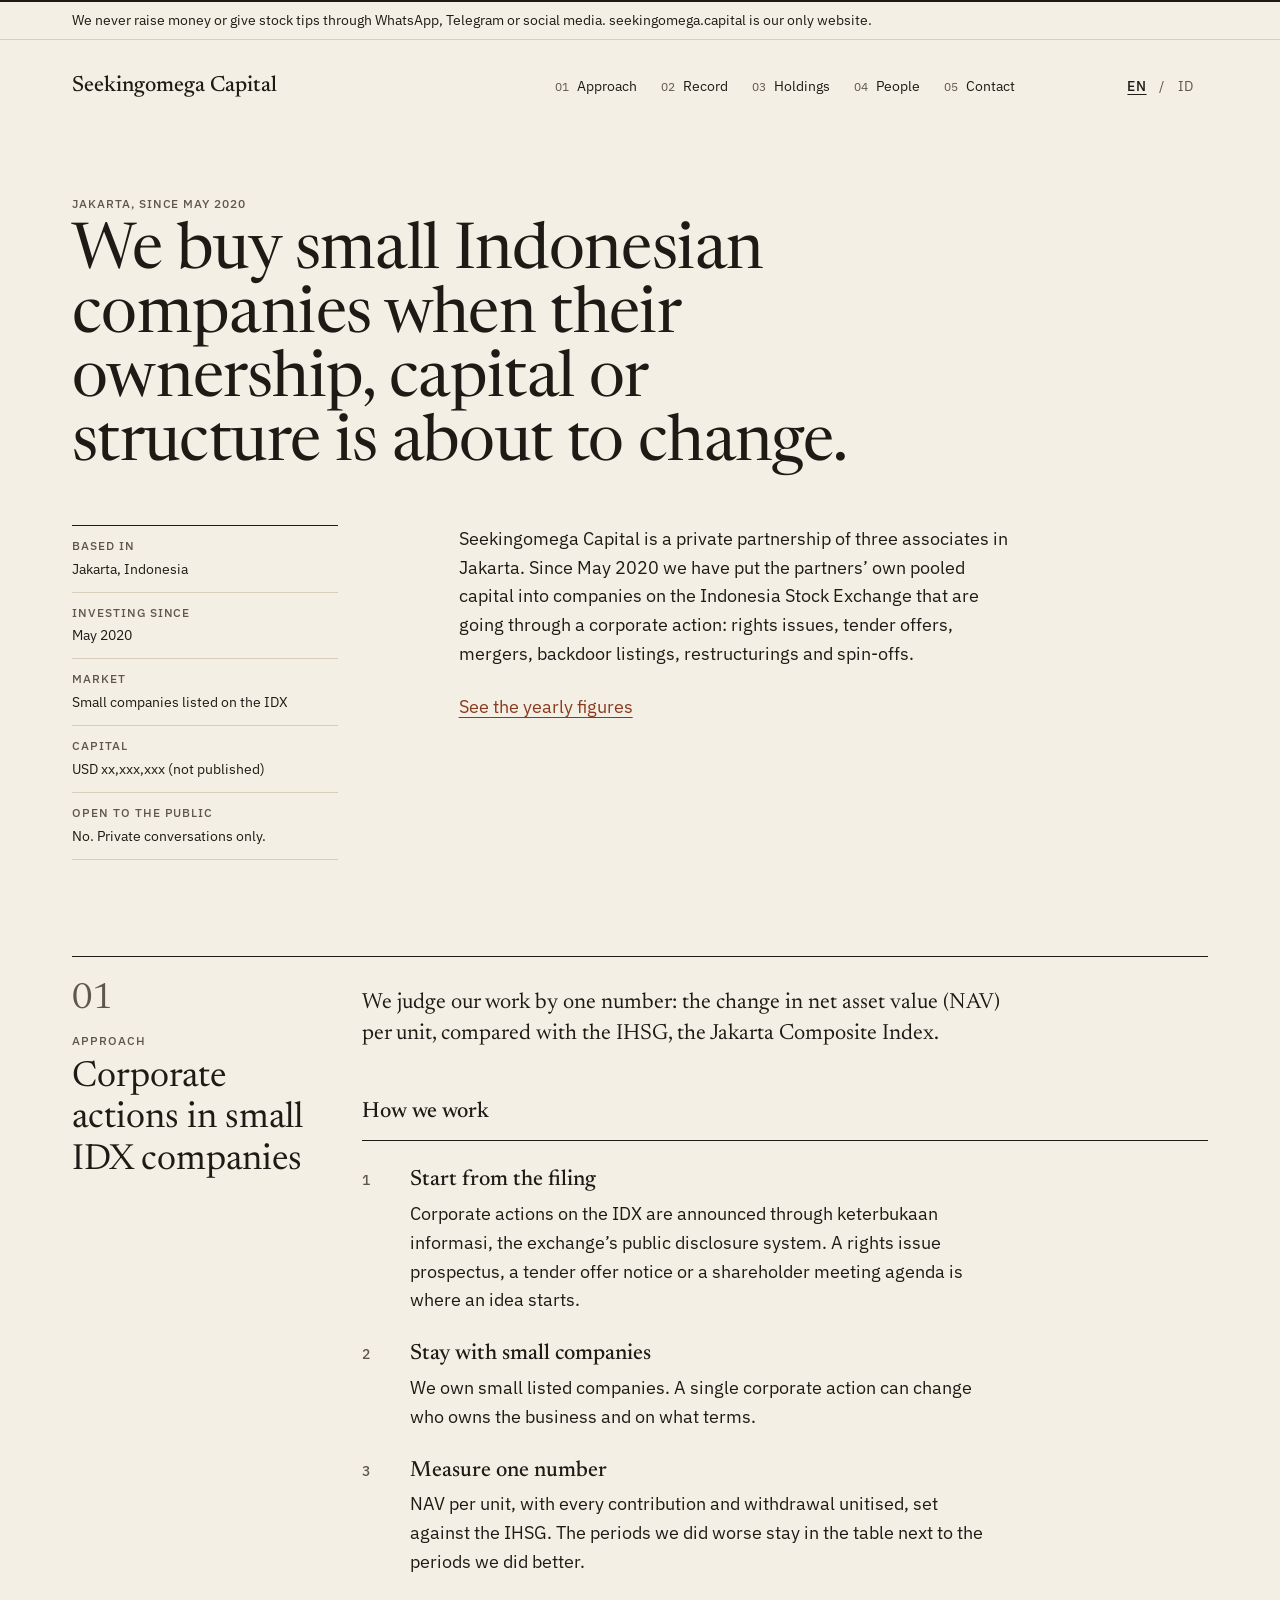
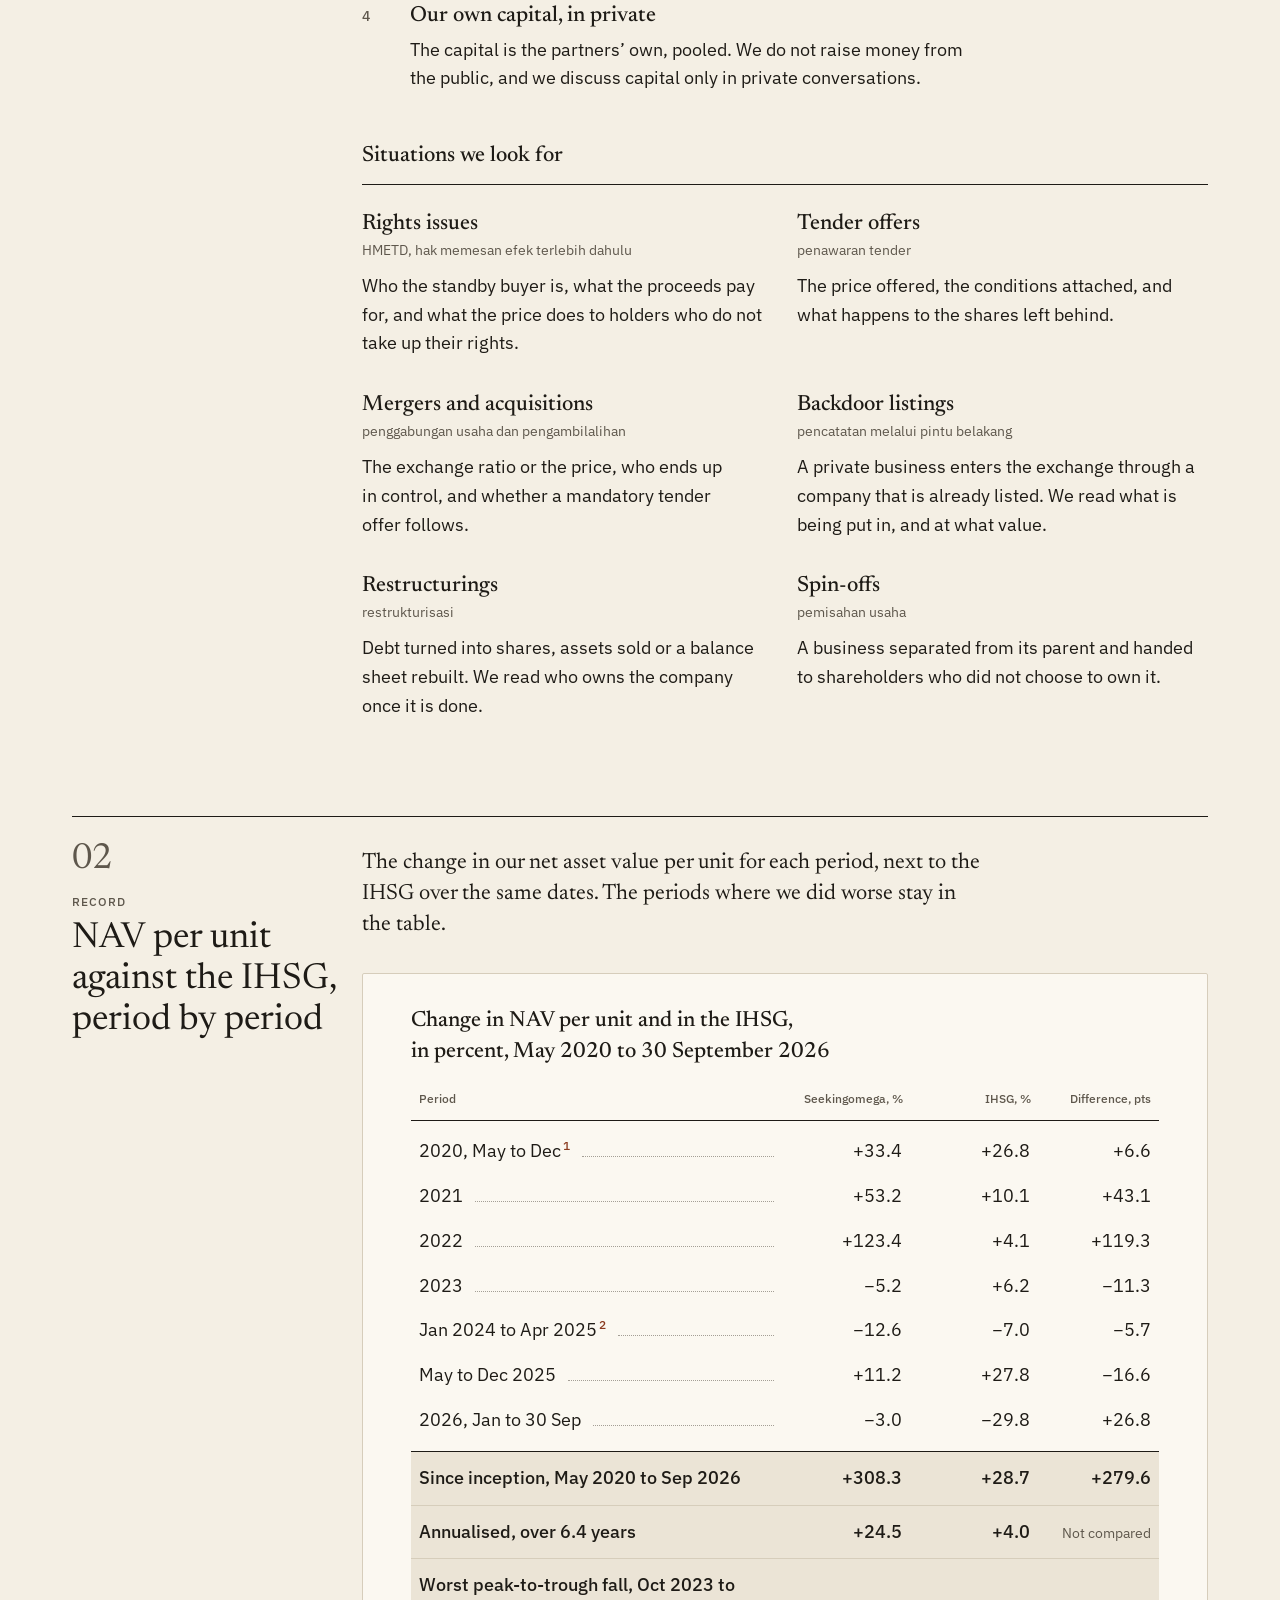
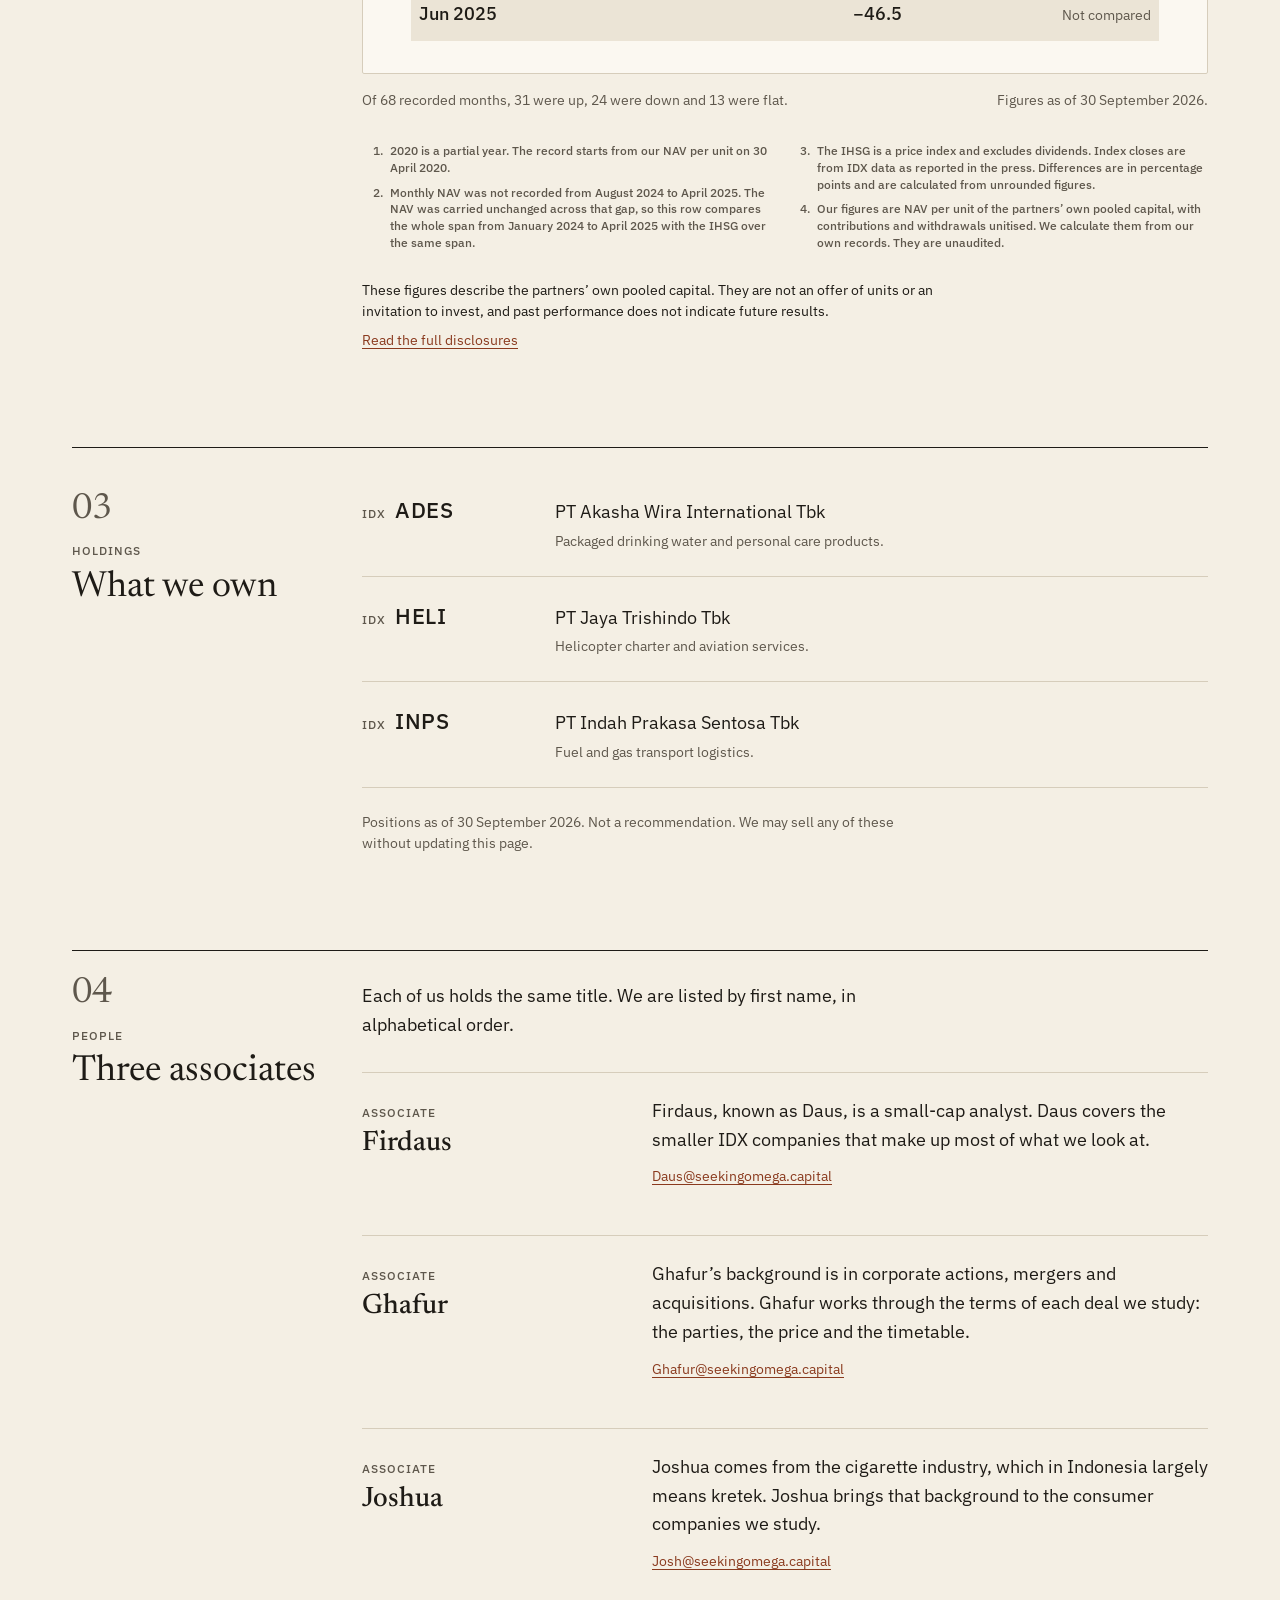
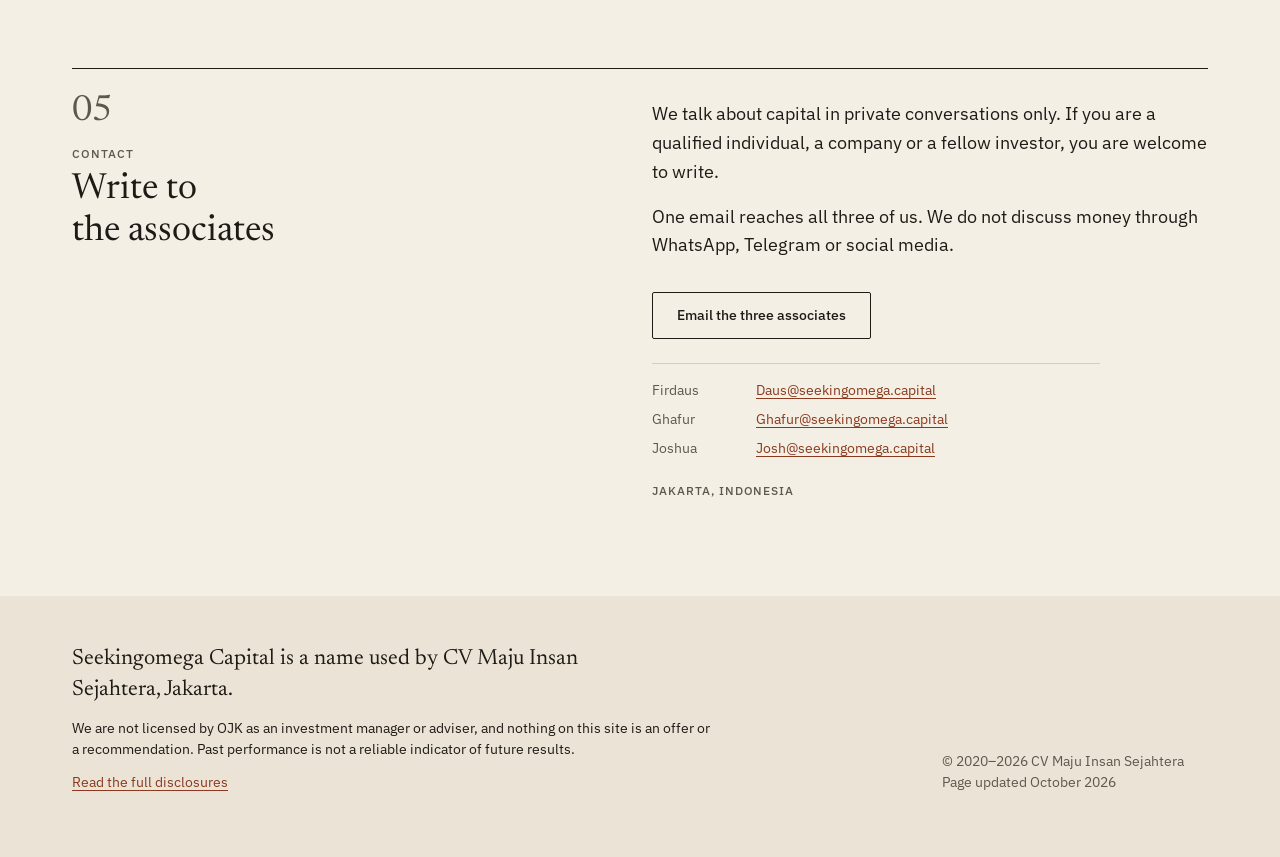
==== index.html @ f0bbfca4 "Add Seekingomega Capital landing page Static bilingual (EN/ID) site for GitHub Pages with custom dom" ====
<!doctype html>
<html lang="en" class="no-js">
<head>
<meta charset="utf-8">
<meta name="viewport" content="width=device-width, initial-scale=1">
<title data-i18n="meta.title">Seekingomega Capital</title>
<meta name="description" data-i18n-content="meta.desc" content="Seekingomega Capital is a private partnership of three associates in Jakarta that buys small IDX-listed companies going through corporate actions. NAV per unit against the IHSG since May 2020.">
<link rel="canonical" href="https://seekingomega.capital/">
<meta property="og:type" content="website">
<meta property="og:site_name" content="Seekingomega Capital">
<meta property="og:title" content="Seekingomega Capital">
<meta property="og:description" data-i18n-content="meta.desc" content="Seekingomega Capital is a private partnership of three associates in Jakarta that buys small IDX-listed companies going through corporate actions. NAV per unit against the IHSG since May 2020.">
<meta property="og:url" content="https://seekingomega.capital/">
<meta property="og:locale" content="en_US">
<meta property="og:locale:alternate" content="id_ID">
<meta name="theme-color" media="(prefers-color-scheme: light)" content="#F4EFE4">
<meta name="theme-color" media="(prefers-color-scheme: dark)" content="#16130F">
<link rel="icon" href="assets/favicon.svg" type="image/svg+xml">
<link rel="preconnect" href="https://fonts.googleapis.com">
<link rel="preconnect" href="https://fonts.gstatic.com" crossorigin>
<link rel="stylesheet" href="https://fonts.googleapis.com/css2?family=Newsreader:opsz,wght@6..72,400;6..72,500&amp;family=IBM+Plex+Sans:wght@400;500&amp;display=swap">
<link rel="stylesheet" href="assets/site.css">
<script>document.documentElement.className = "js";</script>
<script src="assets/site.js" defer></script>
</head>
<body>
<a class="skip" href="#main" data-i18n="skip">Skip to content</a>

<header class="site-header">
  <div class="notice">
    <p class="wrap" data-i18n="notice">We never raise money or give stock tips through WhatsApp, Telegram or social media. seekingomega.capital is our only website.</p>
  </div>
  <div class="wrap bar">
    <a class="wordmark" href="./">Seekingomega Capital</a>
    <nav class="nav" aria-label="Main" data-i18n-aria="nav.label">
      <ul>
        <li><a href="#approach"><span class="sn" aria-hidden="true">01</span><span data-i18n="nav.approach">Approach</span></a></li>
        <li><a href="#record"><span class="sn" aria-hidden="true">02</span><span data-i18n="nav.record">Record</span></a></li>
        <li><a href="#holdings"><span class="sn" aria-hidden="true">03</span><span data-i18n="nav.holdings">Holdings</span></a></li>
        <li><a href="#people"><span class="sn" aria-hidden="true">04</span><span data-i18n="nav.people">People</span></a></li>
        <li><a href="#contact"><span class="sn" aria-hidden="true">05</span><span data-i18n="nav.contact">Contact</span></a></li>
      </ul>
    </nav>
    <div class="lang" role="group" aria-label="Language" data-i18n-aria="lang.label">
      <button type="button" data-lang-set="en" aria-pressed="true" lang="en">EN<span class="vh"> English</span></button>
      <span aria-hidden="true">/</span>
      <button type="button" data-lang-set="id" aria-pressed="false" lang="id">ID<span class="vh"> Bahasa Indonesia</span></button>
    </div>
  </div>
</header>

<main id="main" tabindex="-1">

  <section class="hero" aria-labelledby="hero-title">
    <div class="wrap grid">
      <div class="hero-main">
        <p class="eyebrow" data-i18n="hero.eyebrow">Jakarta, since May 2020</p>
        <h1 id="hero-title" data-i18n="hero.h1">We buy small Indonesian companies when their ownership, capital or structure is about to&nbsp;change.</h1>
      </div>
      <div class="hero-body">
        <p class="lede" data-i18n="hero.body">Seekingomega Capital is a private partnership of three associates in Jakarta. Since May 2020 we have put the partners’ own pooled capital into companies on the Indonesia Stock Exchange that are going through a corporate action: rights issues, tender offers, mergers, backdoor listings, restructurings and spin-offs.</p>
        <p class="hero-link"><a href="#record" data-i18n="hero.link">See the yearly figures</a></p>
      </div>
      <dl class="facts">
        <div><dt data-i18n="facts.base.t">Based in</dt><dd data-i18n="facts.base.d">Jakarta, Indonesia</dd></div>
        <div><dt data-i18n="facts.since.t">Investing since</dt><dd data-i18n="facts.since.d">May 2020</dd></div>
        <div><dt data-i18n="facts.market.t">Market</dt><dd data-i18n="facts.market.d">Small companies listed on the IDX</dd></div>
        <div><dt data-i18n="facts.capital.t">Capital</dt><dd data-i18n="facts.capital.d">USD xx,xxx,xxx (not published)</dd></div>
        <div><dt data-i18n="facts.open.t">Open to the public</dt><dd data-i18n="facts.open.d">No. Private conversations only.</dd></div>
      </dl>
    </div>
  </section>

  <section class="section approach" id="approach" aria-labelledby="approach-title">
    <div class="wrap grid">
      <div class="rail">
        <p class="sec-n" aria-hidden="true">01</p>
        <p class="eyebrow" data-i18n="ap.eyebrow">Approach</p>
        <h2 id="approach-title" data-i18n="ap.h2">Corporate actions in small IDX companies</h2>
      </div>
      <div class="content">
        <p class="objective" data-i18n="ap.objective">We judge our work by one number: the change in net asset value (NAV) per unit, compared with the IHSG, the Jakarta Composite Index.</p>

        <h3 class="sub" data-i18n="ap.how">How we work</h3>
        <ol class="principles">
          <li>
            <h4 data-i18n="ap.p1.t">Start from the filing</h4>
            <p data-i18n="ap.p1.d">Corporate actions on the IDX are announced through <span lang="id">keterbukaan informasi</span>, the exchange’s public disclosure system. A rights issue prospectus, a tender offer notice or a shareholder meeting agenda is where an idea starts.</p>
          </li>
          <li>
            <h4 data-i18n="ap.p2.t">Stay with small companies</h4>
            <p data-i18n="ap.p2.d">We own small listed companies. A single corporate action can change who owns the business and on what terms.</p>
          </li>
          <li>
            <h4 data-i18n="ap.p3.t">Measure one number</h4>
            <p data-i18n="ap.p3.d">NAV per unit, with every contribution and withdrawal unitised, set against the IHSG. The periods we did worse stay in the table next to the periods we did better.</p>
          </li>
          <li>
            <h4 data-i18n="ap.p4.t">Our own capital, in private</h4>
            <p data-i18n="ap.p4.d">The capital is the partners’ own, pooled. We do not raise money from the public, and we discuss capital only in private conversations.</p>
          </li>
        </ol>

        <h3 class="sub" data-i18n="ap.sit">Situations we look for</h3>
        <dl class="situations">
          <div>
            <dt data-i18n="ap.s1.t">Rights issues</dt>
            <dd class="term" lang="id" data-i18n="ap.s1.g">HMETD, hak memesan efek terlebih dahulu</dd>
            <dd data-i18n="ap.s1.d">Who the standby buyer is, what the proceeds pay for, and what the price does to holders who do not take up their rights.</dd>
          </div>
          <div>
            <dt data-i18n="ap.s2.t">Tender offers</dt>
            <dd class="term" lang="id" data-i18n="ap.s2.g">penawaran tender</dd>
            <dd data-i18n="ap.s2.d">The price offered, the conditions attached, and what happens to the shares left behind.</dd>
          </div>
          <div>
            <dt data-i18n="ap.s3.t">Mergers and acquisitions</dt>
            <dd class="term" lang="id" data-i18n="ap.s3.g">penggabungan usaha dan pengambilalihan</dd>
            <dd data-i18n="ap.s3.d">The exchange ratio or the price, who ends up in control, and whether a mandatory tender offer follows.</dd>
          </div>
          <div>
            <dt data-i18n="ap.s4.t">Backdoor listings</dt>
            <dd class="term" lang="id" data-i18n="ap.s4.g">pencatatan melalui pintu belakang</dd>
            <dd data-i18n="ap.s4.d">A private business enters the exchange through a company that is already listed. We read what is being put in, and at what value.</dd>
          </div>
          <div>
            <dt data-i18n="ap.s5.t">Restructurings</dt>
            <dd class="term" lang="id" data-i18n="ap.s5.g">restrukturisasi</dd>
            <dd data-i18n="ap.s5.d">Debt turned into shares, assets sold or a balance sheet rebuilt. We read who owns the company once it is done.</dd>
          </div>
          <div>
            <dt data-i18n="ap.s6.t">Spin-offs</dt>
            <dd class="term" lang="id" data-i18n="ap.s6.g">pemisahan usaha</dd>
            <dd data-i18n="ap.s6.d">A business separated from its parent and handed to shareholders who did not choose to own it.</dd>
          </div>
        </dl>
      </div>
    </div>
  </section>

  <section class="section record" id="record" aria-labelledby="record-title">
    <div class="wrap grid">
      <div class="rail">
        <p class="sec-n" aria-hidden="true">02</p>
        <p class="eyebrow" data-i18n="rec.eyebrow">Record</p>
        <h2 id="record-title" data-i18n="rec.h2">NAV per unit against the IHSG, period by period</h2>
      </div>

      <div class="content">
        <p class="objective" data-i18n="rec.intro">The change in our net asset value per unit for each period, next to the IHSG over the same dates. The periods where we did worse stay in the table.</p>

        <div class="panel">
          <table class="ledger-table">
            <caption>
              <span class="cap-title" data-i18n="rec.caption">Change in NAV per unit and in the IHSG, in percent, May 2020 to 30 September 2026</span>
            </caption>
            <thead>
              <tr>
                <th scope="col" data-i18n="rec.col.period">Period</th>
                <th scope="col" class="num" data-i18n="rec.col.us">Seeking&shy;omega, %</th>
                <th scope="col" class="num" data-i18n="rec.col.ihsg">IHSG, %</th>
                <th scope="col" class="num" data-i18n="rec.col.diff">Difference, pts</th>
              </tr>
            </thead>
            <tbody>
              <tr>
                <th scope="row"><span class="lead"><span class="lbl" data-i18n="rec.r2020">2020, May&nbsp;to&nbsp;Dec<sup><a href="#fn1" aria-label="Note 1">1</a></sup></span></span></th>
                <td class="n">+33.4</td><td class="n">+26.8</td><td class="n">+6.6</td>
              </tr>
              <tr>
                <th scope="row"><span class="lead"><span class="lbl">2021</span></span></th>
                <td class="n">+53.2</td><td class="n">+10.1</td><td class="n">+43.1</td>
              </tr>
              <tr>
                <th scope="row"><span class="lead"><span class="lbl">2022</span></span></th>
                <td class="n">+123.4</td><td class="n">+4.1</td><td class="n">+119.3</td>
              </tr>
              <tr>
                <th scope="row"><span class="lead"><span class="lbl">2023</span></span></th>
                <td class="n">−5.2</td><td class="n">+6.2</td><td class="n">−11.3</td>
              </tr>
              <tr>
                <th scope="row"><span class="lead"><span class="lbl" data-i18n="rec.r2024">Jan&nbsp;2024 to Apr&nbsp;2025<sup><a href="#fn2" aria-label="Note 2">2</a></sup></span></span></th>
                <td class="n">−12.6</td><td class="n">−7.0</td><td class="n">−5.7</td>
              </tr>
              <tr>
                <th scope="row"><span class="lead"><span class="lbl" data-i18n="rec.r2025">May&nbsp;to&nbsp;Dec 2025</span></span></th>
                <td class="n">+11.2</td><td class="n">+27.8</td><td class="n">−16.6</td>
              </tr>
              <tr>
                <th scope="row"><span class="lead"><span class="lbl" data-i18n="rec.r2026">2026, Jan&nbsp;to 30&nbsp;Sep</span></span></th>
                <td class="n">−3.0</td><td class="n">−29.8</td><td class="n">+26.8</td>
              </tr>
            </tbody>
            <tfoot>
              <tr>
                <th scope="row"><span class="lead"><span class="lbl" data-i18n="rec.since">Since inception, May&nbsp;2020 to Sep&nbsp;2026</span></span></th>
                <td class="n">+308.3</td><td class="n">+28.7</td><td class="n">+279.6</td>
              </tr>
              <tr>
                <th scope="row"><span class="lead"><span class="lbl" data-i18n="rec.ann">Annualised, over 6.4&nbsp;years</span></span></th>
                <td class="n">+24.5</td><td class="n">+4.0</td><td class="nil" data-i18n="rec.na">Not compared</td>
              </tr>
              <tr>
                <th scope="row"><span class="lead"><span class="lbl" data-i18n="rec.dd">Worst peak-to-trough fall, Oct&nbsp;2023 to Jun&nbsp;2025</span></span></th>
                <td class="n">−46.5</td><td class="nil" colspan="2" data-i18n="rec.na">Not compared</td>
              </tr>
            </tfoot>
          </table>
        </div>
        <div class="after-panel">
          <p class="months" data-i18n="rec.months">Of 68 recorded months, 31 were up, 24 were down and 13 were flat.</p>
          <p class="stamp" data-i18n="rec.asof">Figures as of 30 September 2026.</p>
        </div>

        <ol class="footnotes">
          <li id="fn1" data-i18n="rec.fn1">2020 is a partial year. The record starts from our NAV per unit on 30 April 2020.</li>
          <li id="fn2" data-i18n="rec.fn2">Monthly NAV was not recorded from August 2024 to April 2025. The NAV was carried unchanged across that gap, so this row compares the whole span from January 2024 to April 2025 with the IHSG over the same span.</li>
          <li data-i18n="rec.fn3">The IHSG is a price index and excludes dividends. Index closes are from IDX data as reported in the press. Differences are in percentage points and are calculated from unrounded figures.</li>
          <li data-i18n="rec.fn4">Our figures are NAV per unit of the partners’ own pooled capital, with contributions and withdrawals unitised. We calculate them from our own records. They are unaudited.</li>
        </ol>
        <p class="not-offer" data-i18n="rec.notoffer">These figures describe the partners’ own pooled capital. They are not an offer of units or an invitation to invest, and past performance does not indicate future results.<br> <a href="disclosures/">Read the full disclosures</a></p>
      </div>
    </div>
  </section>

  <section class="section holdings" id="holdings" aria-labelledby="holdings-title">
    <div class="wrap grid">
      <div class="rail">
        <p class="sec-n" aria-hidden="true">03</p>
        <p class="eyebrow" data-i18n="hold.eyebrow">Holdings</p>
        <h2 id="holdings-title" data-i18n="hold.h2">What we own</h2>
      </div>
      <div class="content">
        <ol class="holdings-list">
          <li>
            <p class="code"><span class="tick-ex" data-i18n="hold.ex">IDX</span> ADES</p>
            <div>
              <p class="company">PT Akasha Wira International Tbk</p>
              <p class="business" data-i18n="hold.ades">Packaged drinking water and personal care products.</p>
            </div>
          </li>
          <li>
            <p class="code"><span class="tick-ex" data-i18n="hold.ex">IDX</span> HELI</p>
            <div>
              <p class="company">PT Jaya Trishindo Tbk</p>
              <p class="business" data-i18n="hold.heli">Helicopter charter and aviation services.</p>
            </div>
          </li>
          <li>
            <p class="code"><span class="tick-ex" data-i18n="hold.ex">IDX</span> INPS</p>
            <div>
              <p class="company">PT Indah Prakasa Sentosa Tbk</p>
              <p class="business" data-i18n="hold.inps">Fuel and gas transport logistics.</p>
            </div>
          </li>
        </ol>
        <p class="stamp-line" data-i18n="hold.asof">Positions as of 30 September 2026. Not a recommendation. We may sell any of these without updating this page.</p>
      </div>
    </div>
  </section>

  <section class="section people" id="people" aria-labelledby="people-title">
    <div class="wrap grid">
      <div class="rail">
        <p class="sec-n" aria-hidden="true">04</p>
        <p class="eyebrow" data-i18n="ppl.eyebrow">People</p>
        <h2 id="people-title" data-i18n="ppl.h2">Three associates</h2>
      </div>
      <div class="content">
        <p class="people-intro" data-i18n="ppl.intro">Each of us holds the same title. We are listed by first name, in alphabetical order.</p>
        <ul class="people-list">
          <li class="person">
            <div class="who">
              <p class="eyebrow" data-i18n="ppl.role1">Associate</p>
              <h3>Firdaus</h3>
            </div>
            <div class="about">
              <p data-i18n="ppl.daus">Firdaus, known as Daus, is a small-cap analyst. Daus covers the smaller IDX companies that make up most of what we look at.</p>
              <p class="mail"><a href="mailto:Daus@seekingomega.capital">Daus@seekingomega.capital</a></p>
            </div>
          </li>
          <li class="person">
            <div class="who">
              <p class="eyebrow" data-i18n="ppl.role2">Associate</p>
              <h3>Ghafur</h3>
            </div>
            <div class="about">
              <p data-i18n="ppl.ghafur">Ghafur’s background is in corporate actions, mergers and acquisitions. Ghafur works through the terms of each deal we study: the parties, the price and the timetable.</p>
              <p class="mail"><a href="mailto:Ghafur@seekingomega.capital">Ghafur@seekingomega.capital</a></p>
            </div>
          </li>
          <li class="person">
            <div class="who">
              <p class="eyebrow" data-i18n="ppl.role3">Associate</p>
              <h3>Joshua</h3>
            </div>
            <div class="about">
              <p data-i18n="ppl.josh">Joshua comes from the cigarette industry, which in Indonesia largely means kretek. Joshua brings that background to the consumer companies we study.</p>
              <p class="mail"><a href="mailto:Josh@seekingomega.capital">Josh@seekingomega.capital</a></p>
            </div>
          </li>
        </ul>
      </div>
    </div>
  </section>

  <section class="section contact" id="contact" aria-labelledby="contact-title">
    <div class="wrap grid">
      <div class="rail">
        <p class="sec-n" aria-hidden="true">05</p>
        <p class="eyebrow" data-i18n="ct.eyebrow">Contact</p>
        <h2 id="contact-title" data-i18n="ct.h2">Write to the associates</h2>
      </div>
      <div class="content contact-body">
        <p data-i18n="ct.p1">We talk about capital in private conversations only. If you are a qualified individual, a company or a fellow investor, you are welcome to write.</p>
        <p data-i18n="ct.p2">One email reaches all three of us. We do not discuss money through WhatsApp, Telegram or social media.</p>
        <p class="cta"><a class="button" href="mailto:Daus@seekingomega.capital,Ghafur@seekingomega.capital,Josh@seekingomega.capital" data-i18n="ct.button">Email the three associates</a></p>
        <dl class="addresses">
          <div><dt>Firdaus</dt><dd><a href="mailto:Daus@seekingomega.capital">Daus@seekingomega.capital</a></dd></div>
          <div><dt>Ghafur</dt><dd><a href="mailto:Ghafur@seekingomega.capital">Ghafur@seekingomega.capital</a></dd></div>
          <div><dt>Joshua</dt><dd><a href="mailto:Josh@seekingomega.capital">Josh@seekingomega.capital</a></dd></div>
        </dl>
        <p class="place" data-i18n="ct.place">Jakarta, Indonesia</p>
      </div>
    </div>
  </section>

</main>

<footer class="site-footer">
  <div class="wrap grid">
    <div class="foot-main">
      <p class="entity" data-i18n="ft.entity">Seekingomega Capital is a name used by CV Maju Insan Sejahtera, Jakarta.</p>
      <p data-i18n="ft.legal">We are not licensed by OJK as an investment manager or adviser, and nothing on this site is an offer or a recommendation. Past performance is not a reliable indicator of future results.</p>
      <p><a href="disclosures/" data-i18n="ft.disc">Read the full disclosures</a></p>
    </div>
    <div class="foot-meta">
      <p>© 2020–2026 CV Maju Insan Sejahtera</p>
      <p data-i18n="ft.updated">Page updated October 2026</p>
    </div>
  </div>
</footer>
</body>
</html>
---- assets/site.css ----
:root {
  --paper: #F4EFE4;
  --paper-raised: #FBF8F1;
  --paper-sunk: #EBE4D6;
  --ink: #1E1B16;
  --ink-muted: #5E574C;
  --rule: #D6CDBB;
  --accent: #8A3A1E;
  --accent-strong: #6E2D16;
  color-scheme: light;

  --serif: "Newsreader", Georgia, "Times New Roman", serif;
  --sans: "IBM Plex Sans", system-ui, -apple-system, "Segoe UI", sans-serif;

    --f5: 4rem;      --l5: 1;
  --f4: 3rem;      --l4: 1.05;
  --f3: 2.25rem;   --l3: 1.15;
  --f2: 1.75rem;   --l2: 1.25;
  --f1: 1.375rem;  --l1: 1.4;
  --f0: 1.125rem;  --l0: 1.6;
  --fm1: 0.875rem; --lm1: 1.5;
  --fm2: 0.75rem;  --lm2: 1.4;

    --s-1: 0.25rem; --s-2: 0.5rem; --s-3: 0.75rem; --s-4: 1rem; --s-5: 1.5rem;
  --s-6: 2rem; --s-7: 3rem; --s-8: 4rem; --s-9: 6rem; --s-10: 8rem;

  --gutter: 1rem;
  --section: var(--s-8);
}

@media (prefers-color-scheme: dark) {
  :root:not([data-theme="light"]) {
    --paper: #16130F;
    --paper-raised: #1F1B16;
    --paper-sunk: #2A241D;
    --ink: #ECE5D8;
    --ink-muted: #A89F90;
    --rule: #3A332A;
    --accent: #D98A5F;
    --accent-strong: #E8A47E;
    color-scheme: dark;
  }
}
:root[data-theme="dark"] {
  --paper: #16130F;
  --paper-raised: #1F1B16;
  --paper-sunk: #2A241D;
  --ink: #ECE5D8;
  --ink-muted: #A89F90;
  --rule: #3A332A;
  --accent: #D98A5F;
  --accent-strong: #E8A47E;
  color-scheme: dark;
}

*, *::before, *::after { box-sizing: border-box; }
html { -webkit-text-size-adjust: 100%; text-size-adjust: 100%; }
body {
  margin: 0;
  background: var(--paper);
  color: var(--ink);
  font-family: var(--sans);
  font-size: var(--f0);
  line-height: var(--l0);
  font-weight: 400;
  font-variant-numeric: lining-nums;
  font-synthesis: none;
  -webkit-font-smoothing: antialiased;
  overflow-wrap: break-word;
}
h1, h2, h3, h4, p, ol, ul, dl, dd { margin: 0; }
ol, ul { padding: 0; list-style: none; }
h1, h2, h3, h4 { font-weight: 400; text-wrap: balance; }
p, li, dd { text-wrap: pretty; }
p { max-width: 36rem; }
strong, b { font-weight: 500; }

a {
  color: var(--accent);
  text-decoration-line: underline;
  text-decoration-thickness: 1px;
  text-underline-offset: 0.2em;
}
a:hover { color: var(--accent-strong); text-decoration-thickness: 2px; }
a:active { color: var(--accent-strong); text-underline-offset: 0.1em; }
:focus-visible {
  outline: 2px solid var(--accent);
  outline-offset: 3px;
  border-radius: 2px;
}
main:focus { outline: none; }

@media (prefers-reduced-motion: no-preference) {
  html { scroll-behavior: smooth; }
  a, button, .button {
    transition: color 120ms ease, background-color 120ms ease, text-decoration-color 120ms ease;
  }
}

.vh {
  position: absolute; width: 1px; height: 1px; margin: -1px; padding: 0;
  overflow: hidden; clip: rect(0 0 0 0); clip-path: inset(50%); white-space: nowrap; border: 0;
}

.skip {
  position: absolute; left: var(--s-4); top: -10rem; z-index: 2;
  background: var(--paper); color: var(--ink);
  padding: var(--s-2) var(--s-4);
  font-size: var(--fm1); line-height: var(--lm1);
  border: 1px solid var(--ink); border-radius: 2px;
}
.skip:focus { top: var(--s-4); }

.eyebrow {
  font-family: var(--sans);
  font-size: var(--fm2);
  line-height: var(--lm2);
  font-weight: 500;
  text-transform: uppercase;
  letter-spacing: 0.08em;
  color: var(--ink-muted);
  margin-bottom: var(--s-2);
}
h1 {
  font-family: var(--serif);
  font-size: var(--f3);
  line-height: var(--l3);
  letter-spacing: -0.01em;
}
h2 {
  font-family: var(--serif);
  font-size: var(--f2);
  line-height: var(--l2);
  font-weight: 500;
}
h3, h4 {
  font-family: var(--serif);
  font-size: var(--f1);
  line-height: var(--l1);
  font-weight: 500;
}

.wrap {
  max-width: 75rem;
  margin-inline: auto;
  padding-inline: var(--gutter);
}
.grid { display: grid; grid-template-columns: minmax(0, 1fr); column-gap: 1.5rem; }
.grid > * { min-width: 0; }

.section > .wrap {
  position: relative;
  padding-block: var(--s-5) var(--section);
}
.section > .wrap::before {
  content: "";
  position: absolute;
  top: 0;
  left: var(--gutter);
  right: var(--gutter);
  border-top: 1px solid var(--ink);
}

@media (min-width: 40rem) {
  :root { --gutter: 2rem; --section: var(--s-9); }
  .grid { grid-template-columns: repeat(6, minmax(0, 1fr)); }
  h1 { font-size: var(--f4); line-height: var(--l4); }
  h2 { font-size: var(--f3); line-height: var(--l3); font-weight: 400; }
}
@media (min-width: 64rem) {
  .grid { grid-template-columns: repeat(12, minmax(0, 1fr)); }
  h1 { font-size: var(--f5); line-height: var(--l5); }
}

.notice {
  border-top: 2px solid var(--ink);
  border-bottom: 1px solid var(--rule);
  font-size: var(--fm1);
  line-height: var(--lm1);
  padding-block: var(--s-2);
}
.notice p { max-width: 75rem; }

.bar {
  display: grid;
  grid-template-columns: minmax(0, 1fr) auto;
  grid-template-areas: "mark lang" "nav nav";
  align-items: center;
  column-gap: 1.5rem;
  row-gap: var(--s-2);
  padding-block: var(--s-4) var(--s-3);
}
.wordmark {
  grid-area: mark;
  font-family: var(--serif);
  font-size: var(--f1);
  line-height: var(--l1);
  font-weight: 500;
  color: var(--ink);
  text-decoration: none;
}
.wordmark:hover { color: var(--ink); text-decoration-line: underline; text-decoration-thickness: 1px; }

.nav { grid-area: nav; }
.nav ul { display: flex; flex-wrap: wrap; column-gap: var(--s-5); row-gap: 0; }
.nav a {
  display: inline-flex;
  align-items: baseline;
  gap: var(--s-2);
  padding-block: var(--s-2);
  font-size: var(--fm1);
  line-height: var(--lm1);
  color: var(--ink);
  text-decoration-line: none;
  white-space: nowrap;
}
.nav .sn {
  font-size: var(--fm2);
  line-height: var(--lm2);
  color: var(--ink-muted);
  font-variant-numeric: tabular-nums lining-nums;
}
.nav a:hover { color: var(--accent-strong); }
.nav a:hover span:last-child { text-decoration-line: underline; text-decoration-thickness: 1px; }
.nav a[aria-current="true"] span:last-child {
  font-weight: 500;
  text-decoration-line: underline;
  text-decoration-thickness: 1px;
}

.lang {
  grid-area: lang;
  display: flex;
  align-items: center;
  justify-self: end;
  font-size: var(--fm1);
  line-height: var(--lm1);
  color: var(--ink-muted);
}
.lang button {
  appearance: none;
  background: none;
  border: 0;
  border-radius: 2px;
  margin: 0;
  padding: var(--s-2) var(--s-2);
  min-width: 2.75rem;
  min-height: 2.75rem;
  font: inherit;
  letter-spacing: 0.04em;
  color: var(--ink-muted);
  cursor: pointer;
}
.lang button:hover { color: var(--accent-strong); }
.lang button[aria-pressed="true"] {
  color: var(--ink);
  font-weight: 500;
  text-decoration-line: underline;
  text-decoration-thickness: 1px;
  text-underline-offset: 0.2em;
}
.lang button:hover, .lang button[aria-pressed="true"]:hover { color: var(--accent-strong); }
.lang button:active { color: var(--accent-strong); text-underline-offset: 0.1em; }
.no-js .lang { visibility: hidden; }

@media (min-width: 64rem) {
  .bar {
    grid-template-columns: repeat(12, minmax(0, 1fr));
    grid-template-areas: none;
    padding-block: var(--s-5);
  }
  .wordmark { grid-area: auto; grid-column: 1 / 4; grid-row: 1; }
  .nav { grid-area: auto; grid-column: 4 / 11; grid-row: 1; justify-self: end; }
  .lang {
    grid-area: auto; grid-column: 11 / 13; grid-row: 1;
  }
}

.hero > .wrap { padding-block: var(--s-7) var(--section); }
.hero-body { margin-top: var(--s-5); }
.hero .lede { margin-bottom: var(--s-5); }

.facts {
  margin-top: var(--s-7);
  border-top: 1px solid var(--ink);
  font-size: var(--fm1);
  line-height: var(--lm1);
}
.facts > div {
  display: grid;
  grid-template-columns: minmax(0, 2fr) minmax(0, 3fr);
  column-gap: var(--s-4);
  padding-block: var(--s-3);
  border-bottom: 1px solid var(--rule);
  align-items: baseline;
}
.facts dt {
  font-size: var(--fm2);
  line-height: var(--lm2);
  font-weight: 500;
  text-transform: uppercase;
  letter-spacing: 0.08em;
  color: var(--ink-muted);
}
.facts dd { font-variant-numeric: tabular-nums lining-nums; }

@media (min-width: 40rem) {
  .hero > .wrap { padding-block: var(--s-8) var(--section); }
  .hero-main { grid-column: 1 / 7; }
  .hero-body { grid-column: 3 / 7; margin-top: var(--s-6); }
  .facts { grid-column: 1 / 7; display: grid; grid-template-columns: repeat(2, minmax(0, 1fr)); column-gap: 1.5rem; }
}
@media (min-width: 40rem) and (max-width: 63.99rem) {
  .facts > div:last-child {
    grid-column: 1 / -1;
    grid-template-columns: calc(((100% - 1.5rem) / 2 - var(--s-4)) * 0.4) minmax(0, 1fr);
  }
}
@media (min-width: 64rem) {
  .hero-main { grid-column: 1 / 11; }
  .hero-body { grid-column: 5 / 11; grid-row: 2; margin-top: var(--s-7); }
  .facts {
    grid-column: 1 / 4;
    grid-row: 2;
    display: block;
    align-self: start;
    margin-top: var(--s-7);
  }
  .facts > div { grid-template-columns: minmax(0, 1fr); row-gap: var(--s-1); }
}

.rail { margin-bottom: var(--s-6); }
.sec-n {
  font-family: var(--serif);
  font-size: var(--f3);
  line-height: var(--l3);
  color: var(--ink-muted);
  font-variant-numeric: tabular-nums lining-nums;
  margin-bottom: var(--s-3);
}
.objective {
  font-family: var(--serif);
  font-size: var(--f1);
  line-height: var(--l1);
}
.sub {
  margin-top: var(--s-7);
  margin-bottom: var(--s-5);
  padding-bottom: var(--s-3);
  border-bottom: 1px solid var(--ink);
}
.principles { counter-reset: p; }
.principles li {
  counter-increment: p;
  display: grid;
  grid-template-columns: 2rem minmax(0, 1fr);
  column-gap: var(--s-4);
  align-items: baseline;
}
.principles li + li { margin-top: var(--s-5); }
.principles li::before {
  content: counter(p);
  grid-row: 1;
  font-family: var(--sans);
  font-size: var(--fm1);
  line-height: var(--lm1);
  font-weight: 500;
  color: var(--ink-muted);
  font-variant-numeric: tabular-nums lining-nums;
}
.principles h4 { margin-bottom: var(--s-1); }
.principles p { grid-column: 2; }

.situations { display: grid; grid-template-columns: minmax(0, 1fr); row-gap: var(--s-6); }
.situations > div {
  display: grid;
  grid-template-rows: auto auto 1fr;
  align-content: start;
}
.situations dt {
  align-self: end;
  font-family: var(--serif);
  font-size: var(--f1);
  line-height: var(--l1);
  font-weight: 500;
}
.situations .term {
  font-size: var(--fm1);
  line-height: var(--lm1);
  color: var(--ink-muted);
  margin-bottom: var(--s-2);
}
.situations dd:last-child { font-size: var(--f0); line-height: var(--l0); }

@media (min-width: 40rem) {
  .section > .wrap.grid { align-items: baseline; }
  .rail { grid-column: 1 / 3; margin-bottom: 0; }
  .section .content { grid-column: 3 / 7; }
  .situations {
    grid-template-columns: repeat(2, minmax(0, 1fr));
    grid-auto-rows: auto auto auto;
    column-gap: 1.5rem;
    row-gap: var(--s-6);
  }
  @supports (grid-template-rows: subgrid) {
    .situations > div { grid-row: span 3; grid-template-rows: subgrid; row-gap: 0; }
  }
}
@media (min-width: 64rem) {
  .rail { grid-column: 1 / 4; position: sticky; top: var(--s-6); }
  .section .content { grid-column: 4 / 13; }
  .approach .content > .objective { max-width: 40rem; }
}

.record .objective { max-width: 40rem; }
@media (min-width: 40rem) and (max-width: 63.99rem) {
  .record .rail { grid-column: 1 / -1; margin-bottom: var(--s-6); }
  .record .content { grid-column: 1 / -1; }
}

.panel {
  margin-top: var(--s-6);
  background: var(--paper-raised);
  border: 1px solid var(--rule);
  border-radius: 2px;
  padding: var(--s-4) var(--s-3) var(--s-4);
}
.ledger-table {
  width: 100%;
  border-collapse: collapse;
  font-size: var(--fm1);
  line-height: var(--lm1);
  font-variant-numeric: tabular-nums lining-nums;
}
.ledger-table caption {
  caption-side: top;
  text-align: left;
  padding-bottom: var(--s-5);
}
.cap-title {
  display: block;
  font-family: var(--serif);
  font-size: var(--f1);
  line-height: var(--l1);
  font-weight: 500;
  text-wrap: balance;
}
.stamp {
  font-size: var(--fm1);
  line-height: var(--lm1);
  color: var(--ink-muted);
}
.ledger-table thead th {
  font-size: var(--fm2);
  line-height: var(--lm2);
  font-weight: 500;
  color: var(--ink-muted);
  text-align: left;
  vertical-align: bottom;
  padding: 0 0 var(--s-3);
  border-bottom: 1px solid var(--ink);
  hyphens: manual;
}
.ledger-table th.num, .ledger-table td { text-align: right; }
.ledger-table td { white-space: nowrap; padding-left: var(--s-3); }
.ledger-table thead th.num { padding-left: var(--s-3); }
.ledger-table tbody th,
.ledger-table tfoot th { text-align: left; font-weight: 400; }
.ledger-table tbody th, .ledger-table tbody td,
.ledger-table tfoot th, .ledger-table tfoot td {
  padding-top: var(--s-3);
  padding-bottom: var(--s-3);
  vertical-align: baseline;
}
.ledger-table tbody tr { border-bottom: 1px solid var(--rule); }
.ledger-table tbody tr:last-child { border-bottom: 0; }
.ledger-table tbody tr:hover { background: var(--paper-sunk); }
.ledger-table tbody th, .ledger-table tfoot th { padding-left: var(--s-2); }
.ledger-table tbody td:last-child, .ledger-table tfoot td:last-child { padding-right: var(--s-2); }
.ledger-table thead th:first-child { padding-left: var(--s-2); }
.ledger-table thead th:last-child { padding-right: var(--s-2); }

.ledger-table tfoot { background: var(--paper-sunk); }
.ledger-table tfoot th, .ledger-table tfoot td { font-weight: 500; }
.ledger-table tfoot tr:first-child th,
.ledger-table tfoot tr:first-child td { border-top: 1px solid var(--ink); }
.ledger-table tfoot tr + tr th, .ledger-table tfoot tr + tr td { border-top: 1px solid var(--rule); }

.ledger-table sup {
  position: relative;
  top: -0.6em;
  font-size: var(--fm2);
  line-height: 0;
  vertical-align: baseline;
  margin-left: 0.15em;
}
.ledger-table sup a { text-decoration-line: none; font-weight: 500; }
.ledger-table sup a:hover { text-decoration-line: underline; }

.ledger-table .nil {
  white-space: normal;
  font-size: var(--fm1);
  line-height: var(--lm1);
  font-weight: 400;
  color: var(--ink-muted);
}
@media (max-width: 39.99rem) {
  .ledger-table tr {
    display: grid;
    grid-template-columns: repeat(3, minmax(0, 1fr));
    column-gap: var(--s-3);
    align-items: baseline;
  }
  .ledger-table thead tr { border-bottom: 1px solid var(--ink); }
  .ledger-table thead th { border-bottom: 0; }
  .ledger-table thead th.num { padding-left: 0; }
  .ledger-table thead th:first-child {
    position: absolute; width: 1px; height: 1px; padding: 0;
    overflow: hidden; clip-path: inset(50%); white-space: nowrap;
  }
  .ledger-table th[scope="row"] { grid-column: 1 / -1; padding: var(--s-3) var(--s-2) 0; }
  .ledger-table tbody td, .ledger-table tfoot td { padding: var(--s-1) 0 var(--s-3); }
  .ledger-table tbody td:last-child, .ledger-table tfoot td:last-child { padding-right: var(--s-2); }
  .ledger-table td[colspan="2"] { grid-column: span 2; }
  .ledger-table tfoot tr:first-child td, .ledger-table tfoot tr + tr td { border-top: 0; }
}
@media (max-width: 22.49rem) {
  .panel { padding-inline: var(--s-2); }
}
.after-panel {
  display: flex;
  flex-wrap: wrap;
  justify-content: space-between;
  column-gap: var(--s-6);
  row-gap: var(--s-1);
  margin-top: var(--s-4);
}
.months {
  font-size: var(--fm1);
  line-height: var(--lm1);
  color: var(--ink-muted);
}

.footnotes {
  margin-top: var(--s-6);
  list-style: decimal;
  padding-left: var(--s-5);
  font-size: var(--fm2);
  line-height: var(--lm2);
  font-weight: 500;
  color: var(--ink-muted);
  font-variant-numeric: tabular-nums lining-nums;
}
.footnotes li { padding-left: var(--s-1); max-width: 40rem; }
.footnotes li + li { margin-top: var(--s-2); }
.footnotes li:target { color: var(--ink); }
.not-offer {
  margin-top: var(--s-5);
  font-size: var(--fm1);
  line-height: var(--lm1);
}
.not-offer a { display: inline-block; margin-top: var(--s-2); }

@media (min-width: 40rem) {
  .panel { padding: var(--s-5); }
  .ledger-table { font-size: var(--f0); line-height: var(--l0); }
  .ledger-table th.num { width: 7.5rem; }
  .ledger-table thead th.num, .ledger-table .nil { white-space: nowrap; }
  .ledger-table td { padding-left: var(--s-5); }
  .ledger-table thead th.num { padding-left: var(--s-5); }
  .ledger-table tbody tr { border-bottom: 0; }
  .ledger-table tbody tr:first-child th, .ledger-table tbody tr:first-child td { padding-top: var(--s-4); }
  .ledger-table tbody tr:last-child th, .ledger-table tbody tr:last-child td { padding-bottom: var(--s-4); }
  .ledger-table tbody th, .ledger-table tbody td { padding-top: var(--s-2); padding-bottom: var(--s-2); }
  .ledger-table tbody .lead,
  .ledger-table tfoot .lead { display: flex; align-items: baseline; align-items: last baseline; }
  .ledger-table tbody .lead::after {
    content: "";
    flex: 1 1 auto;
    min-width: var(--s-6);
    margin-left: var(--s-3);
    border-bottom: 1px dotted var(--ink-muted);
    opacity: 0.55;
  }
}
@media (min-width: 64rem) {
  .panel { padding: var(--s-6) var(--s-7) var(--s-6); }
  .ledger-table th.num { width: 8rem; }
  .footnotes { columns: 2; column-gap: var(--s-6); }
  .footnotes li { break-inside: avoid; max-width: none; }
}

.holdings-list li {
  display: grid;
  grid-template-columns: 7rem minmax(0, 1fr);
  column-gap: var(--s-4);
  padding-block: var(--s-5);
  border-bottom: 1px solid var(--rule);
  align-items: baseline;
}
.code {
  font-size: var(--f1);
  line-height: var(--l1);
  font-weight: 500;
  letter-spacing: 0.02em;
}
.tick-ex {
  font-size: var(--fm2);
  line-height: var(--lm2);
  font-weight: 500;
  letter-spacing: 0.08em;
  text-transform: uppercase;
  color: var(--ink-muted);
  margin-right: var(--s-1);
}
.company { font-size: var(--f0); line-height: var(--l0); padding-top: 0; }
.business {
  margin-top: var(--s-1);
  font-size: var(--fm1);
  line-height: var(--lm1);
  color: var(--ink-muted);
}
.stamp-line {
  margin-top: var(--s-5);
  font-size: var(--fm1);
  line-height: var(--lm1);
  color: var(--ink-muted);
}
@media (min-width: 64rem) {
  .holdings-list li { grid-template-columns: repeat(9, minmax(0, 1fr)); column-gap: 1.5rem; }
  .holdings-list .code { grid-column: 1 / 3; }
  .holdings-list li > div { grid-column: 3 / 10; }
}

.people-intro { margin-bottom: var(--s-6); }
.person {
  display: grid;
  grid-template-columns: minmax(0, 1fr);
  row-gap: var(--s-3);
  padding-top: var(--s-5);
  border-top: 1px solid var(--rule);
}
.person + .person { margin-top: var(--s-7); }
.person h3 { font-size: var(--f2); line-height: var(--l2); }
.person .eyebrow { margin-bottom: var(--s-1); }
.mail { margin-top: var(--s-3); font-size: var(--fm1); line-height: var(--lm1); }
@media (min-width: 64rem) {
  .person { grid-template-columns: repeat(9, minmax(0, 1fr)); column-gap: 1.5rem; align-items: baseline; }
  .person .who { grid-column: 1 / 4; }
  .person .about { grid-column: 4 / 10; }
}

.contact-body p + p { margin-top: var(--s-4); }
.contact-body .cta { margin-top: var(--s-6); }
.button {
  display: inline-block;
  padding: var(--s-3) var(--s-5);
  border: 1px solid var(--ink);
  border-radius: 2px;
  background: transparent;
  color: var(--ink);
  font-size: var(--fm1);
  line-height: var(--lm1);
  font-weight: 500;
  text-decoration: none;
}
.button:hover { background: var(--ink); color: var(--paper); text-decoration: none; }
.button:active { background: var(--accent-strong); border-color: var(--accent-strong); color: var(--paper); }
.addresses {
  margin-top: var(--s-5);
  padding-top: var(--s-4);
  border-top: 1px solid var(--rule);
  display: grid;
  row-gap: var(--s-2);
  font-size: var(--fm1);
  line-height: var(--lm1);
  max-width: 28rem;
}
.addresses > div { display: grid; grid-template-columns: 5.5rem minmax(0, 1fr); column-gap: var(--s-4); }
.addresses dt { color: var(--ink-muted); }
.place {
  margin-top: var(--s-5);
  font-size: var(--fm2);
  line-height: var(--lm2);
  font-weight: 500;
  text-transform: uppercase;
  letter-spacing: 0.08em;
  color: var(--ink-muted);
}
@media (min-width: 64rem) {
  .section .contact-body { grid-column: 7 / 13; }
}

.site-footer {
  background: var(--paper-sunk);
  padding-block: var(--s-7) var(--s-8);
  font-size: var(--fm1);
  line-height: var(--lm1);
}
.site-footer .grid { row-gap: var(--s-5); }
.foot-main > * + * { margin-top: var(--s-3); }
.foot-main p { max-width: 40rem; }
.foot-main .entity {
  font-family: var(--serif);
  font-size: var(--f1);
  line-height: var(--l1);
  color: var(--ink);
}
.foot-meta { color: var(--ink-muted); }
@media (min-width: 40rem) {
  .foot-main { grid-column: 1 / 5; }
  .foot-meta { grid-column: 1 / -1; align-self: start; }
}
@media (min-width: 64rem) {
  .foot-main { grid-column: 1 / 9; }
  .foot-meta { grid-column: 10 / 13; align-self: end; }
}

.doc-head { padding-block: var(--s-8) var(--s-7); }
.doc-head h1 { font-size: var(--f3); line-height: var(--l3); }
.doc-head .stamp { margin-top: var(--s-4); }
.doc-item > .wrap { position: relative; padding-block: var(--s-5) var(--s-6); row-gap: var(--s-3); }
.doc-item > .wrap::before {
  content: "";
  position: absolute;
  top: 0;
  left: var(--gutter);
  right: var(--gutter);
  border-top: 1px solid var(--rule);
}
.doc-item:first-child > .wrap::before { border-top-color: var(--ink); }
.doc-item h2 {
  font-size: var(--f1);
  line-height: var(--l1);
  font-weight: 500;
}
.doc-item .body > * + * { margin-top: var(--s-4); }
.doc-wrap { padding-bottom: var(--s-9); }
.closes {
  width: min(100%, 22rem);
  border-collapse: collapse;
  font-size: var(--fm1);
  line-height: var(--lm1);
  font-variant-numeric: tabular-nums lining-nums;
}
.closes caption { caption-side: top; text-align: left; font-weight: 500; color: var(--ink); padding-bottom: var(--s-2); }
.closes th, .closes td { padding: var(--s-2) 0; border-bottom: 1px solid var(--rule); text-align: left; font-weight: 400; }
.closes td { text-align: right; padding-left: var(--s-7); }
.closes thead th { font-weight: 500; color: var(--ink-muted); border-bottom-color: var(--ink); }
.closes thead th:last-child { text-align: right; }
[data-lang-block][hidden] { display: none; }
@media (min-width: 40rem) {
  .doc-head h1 { font-size: var(--f4); line-height: var(--l4); }
  .doc-item h2 { grid-column: 1 / 3; }
  .doc-item .body { grid-column: 3 / 7; }
}
@media (min-width: 64rem) {
  .doc-item h2 { grid-column: 1 / 4; }
  .doc-item .body { grid-column: 4 / 10; }
}

@media print {
  .notice, .nav, .lang, .skip, .cta { display: none; }
  body { background: #fff; color: #000; }
  .panel { border-color: #999; }
}
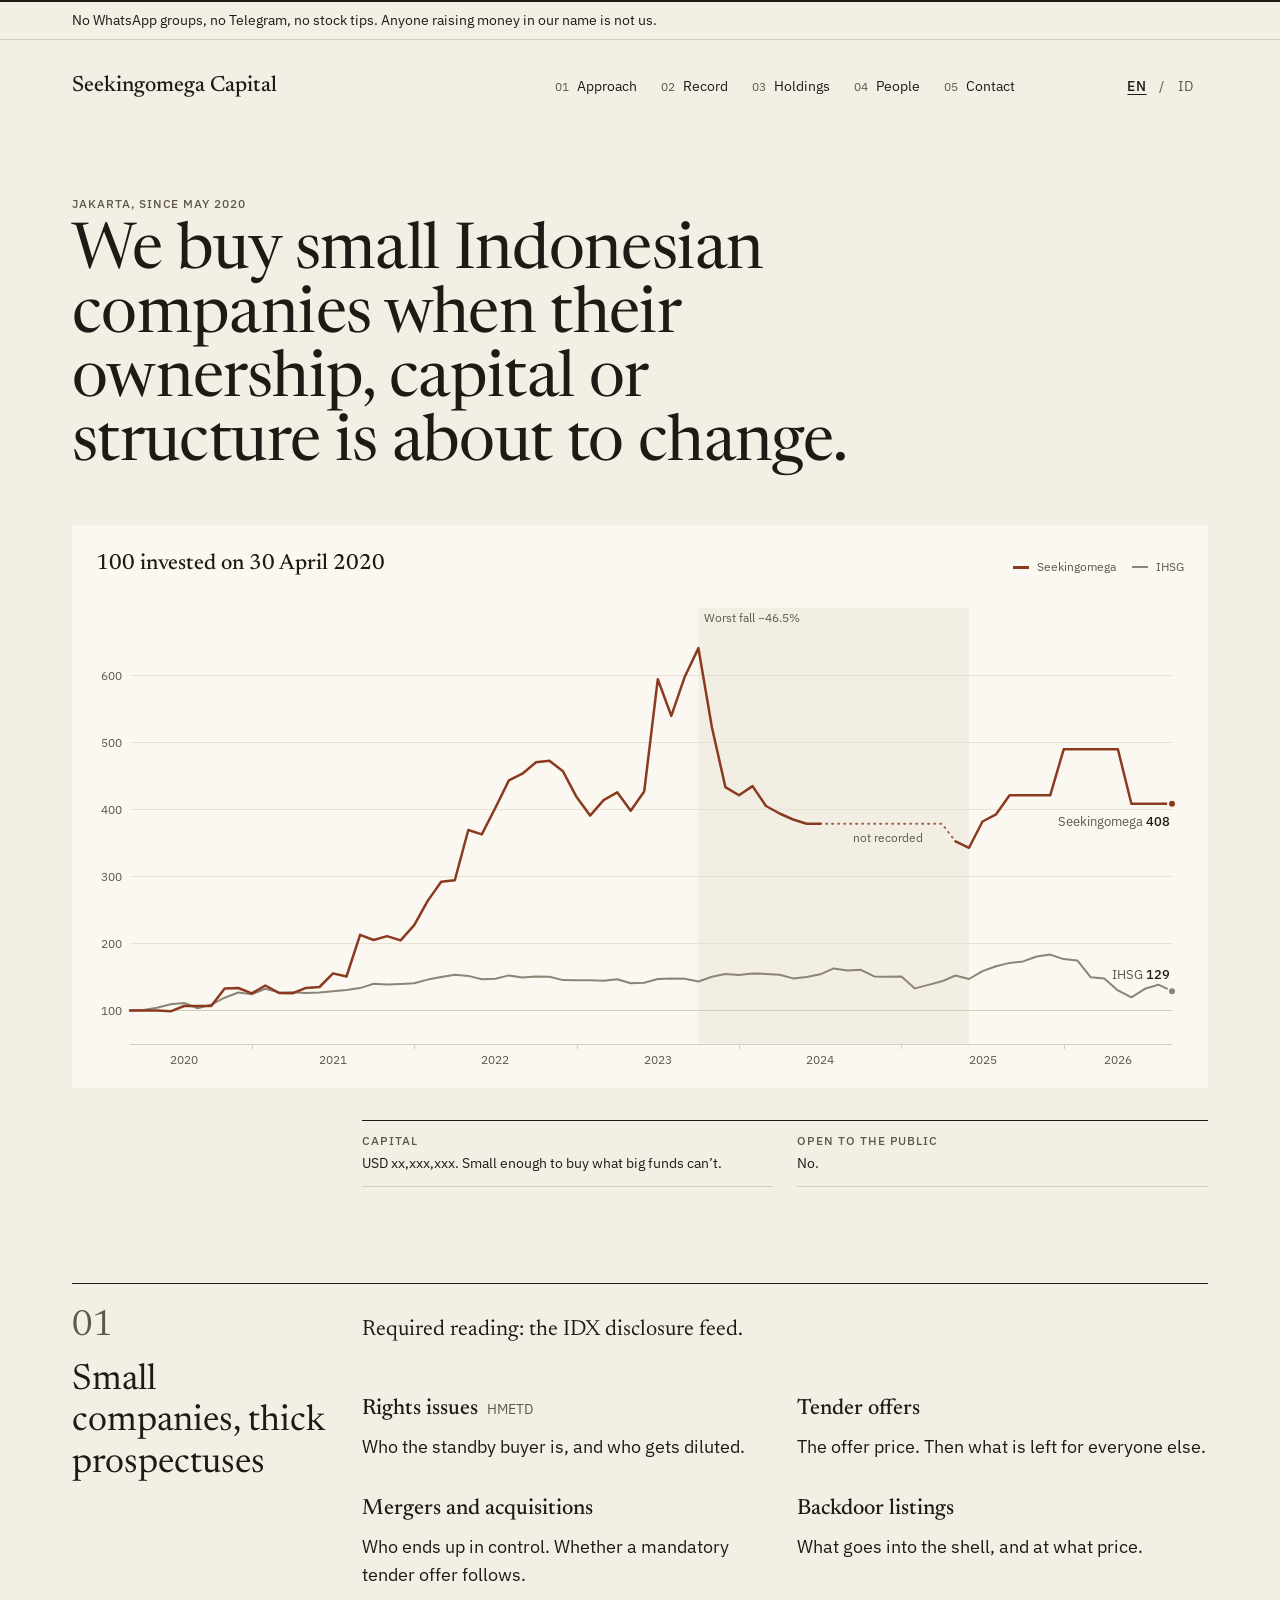
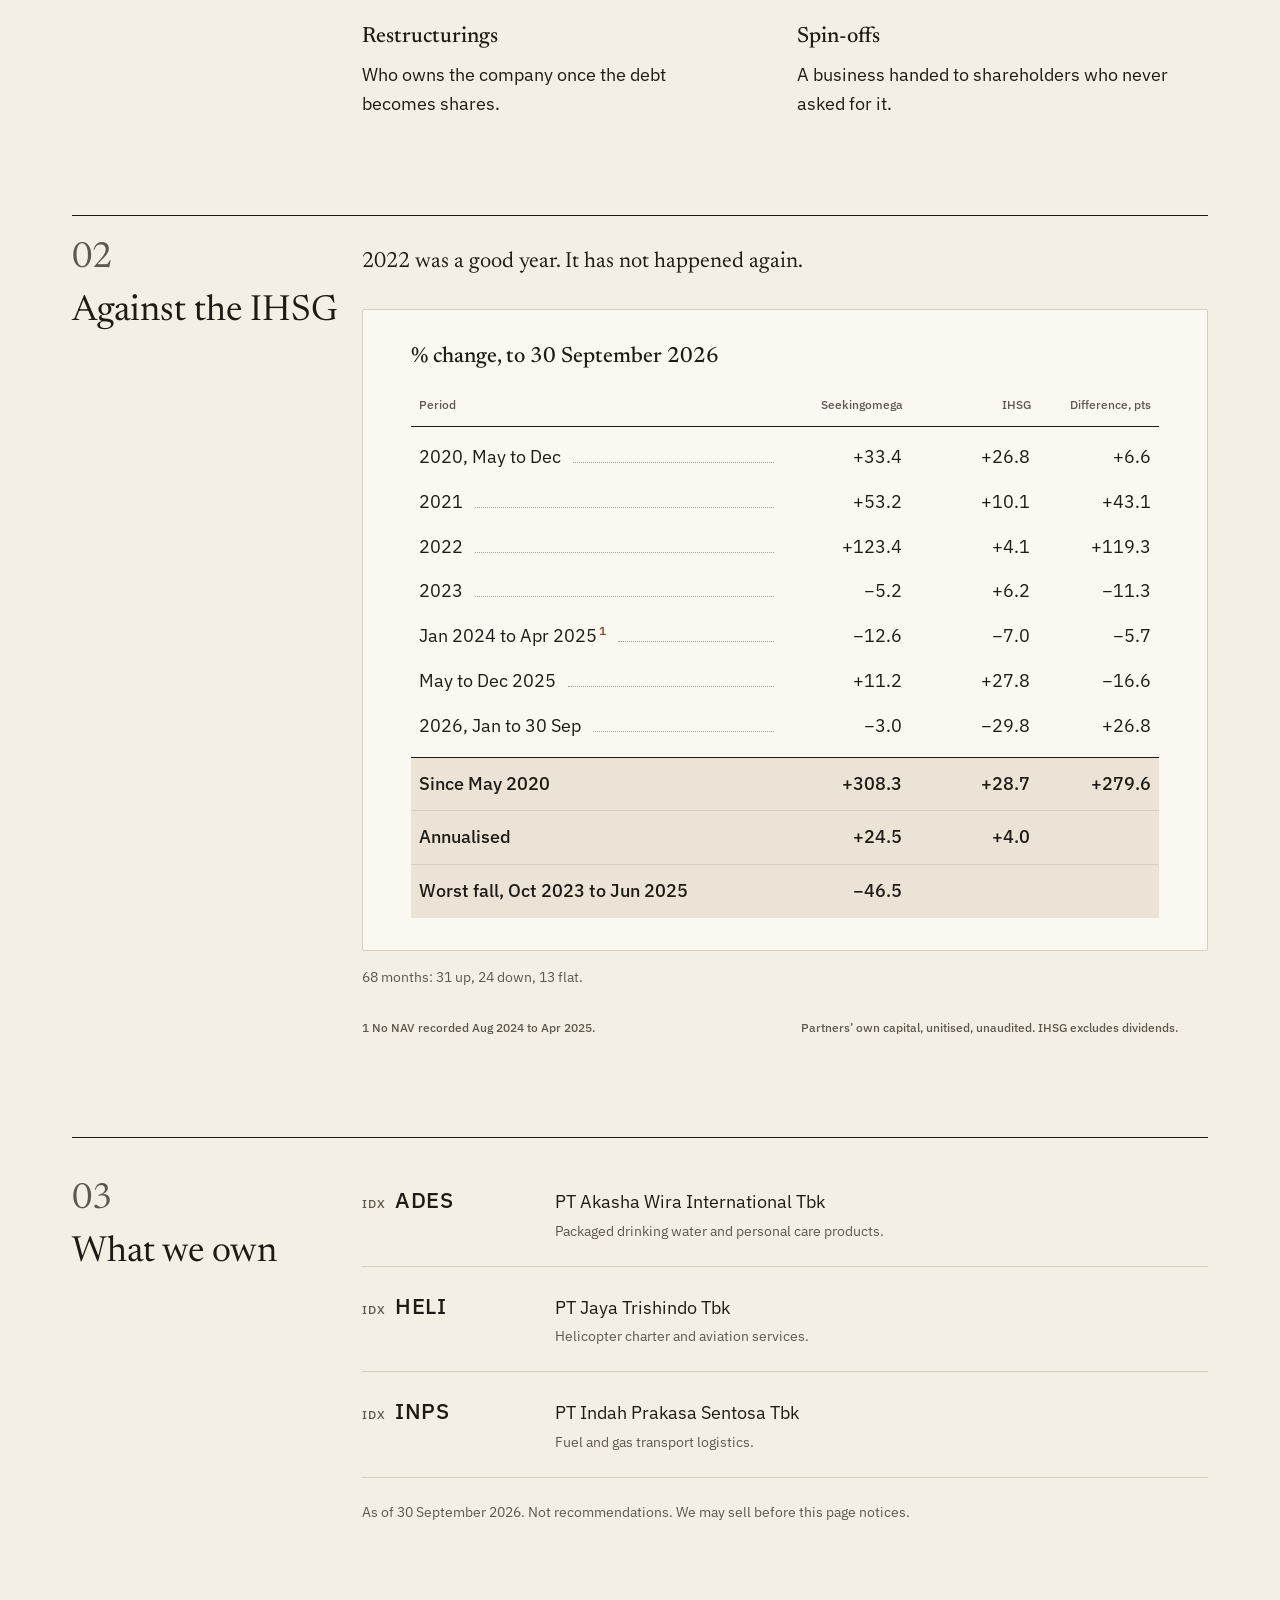
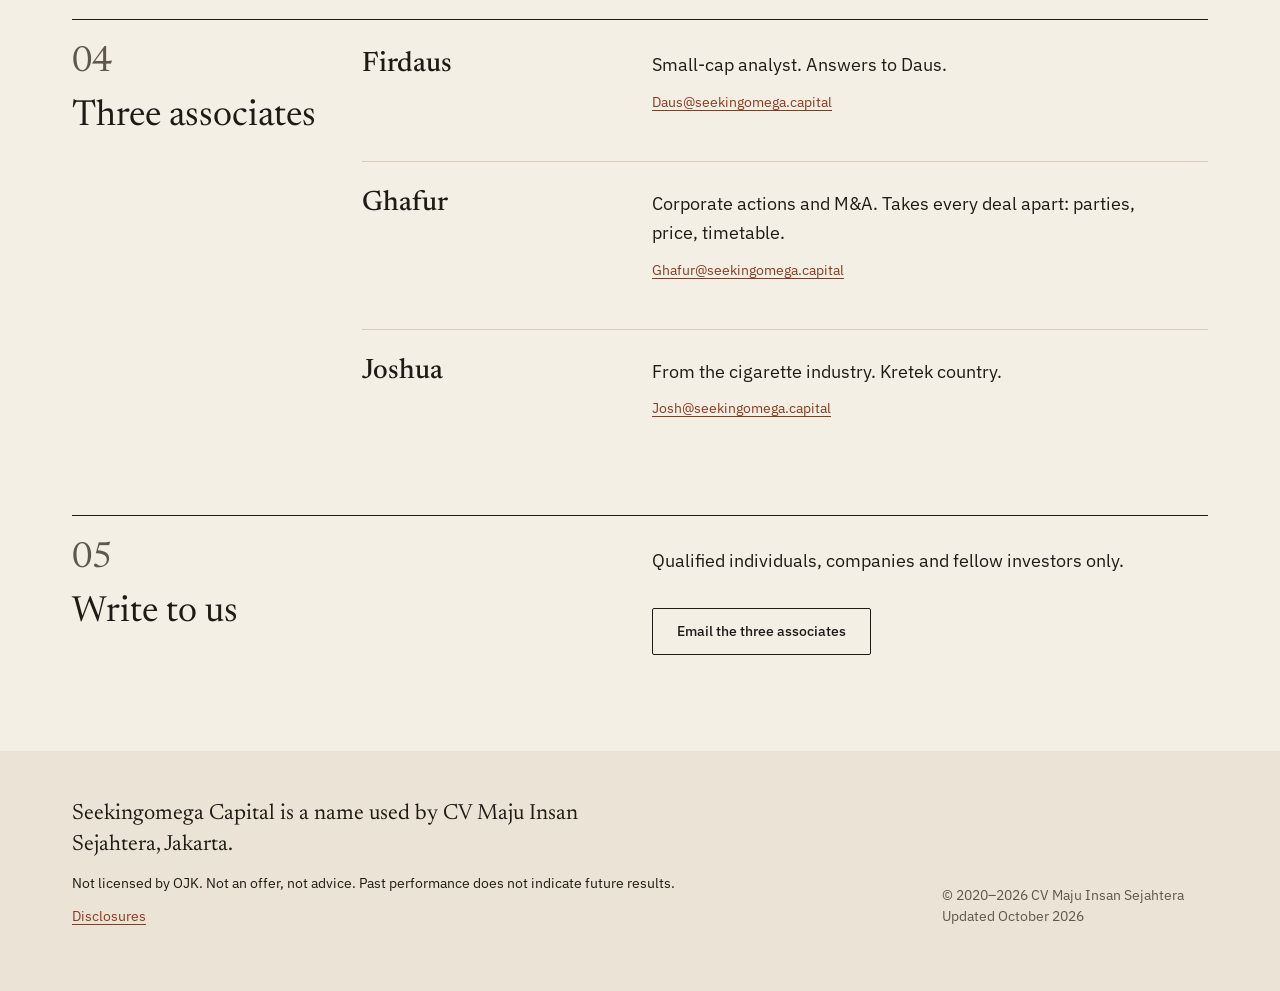
==== commit 895a2cab: "Cut copy by half and add NAV vs IHSG growth chart Terser EN/ID wording across home, disclosures and " ====
--- a/index.html
+++ b/index.html
@@ -4,12 +4,12 @@
 <meta charset="utf-8">
 <meta name="viewport" content="width=device-width, initial-scale=1">
 <title data-i18n="meta.title">Seekingomega Capital</title>
-<meta name="description" data-i18n-content="meta.desc" content="Seekingomega Capital is a private partnership of three associates in Jakarta that buys small IDX-listed companies going through corporate actions. NAV per unit against the IHSG since May 2020.">
+<meta name="description" data-i18n-content="meta.desc" content="Three associates in Jakarta buying small IDX companies in the middle of corporate actions. Since May 2020.">
 <link rel="canonical" href="https://seekingomega.capital/">
 <meta property="og:type" content="website">
 <meta property="og:site_name" content="Seekingomega Capital">
 <meta property="og:title" content="Seekingomega Capital">
-<meta property="og:description" data-i18n-content="meta.desc" content="Seekingomega Capital is a private partnership of three associates in Jakarta that buys small IDX-listed companies going through corporate actions. NAV per unit against the IHSG since May 2020.">
+<meta property="og:description" data-i18n-content="meta.desc" content="Three associates in Jakarta buying small IDX companies in the middle of corporate actions. Since May 2020.">
 <meta property="og:url" content="https://seekingomega.capital/">
 <meta property="og:locale" content="en_US">
 <meta property="og:locale:alternate" content="id_ID">
@@ -20,15 +20,17 @@
 <link rel="preconnect" href="https://fonts.gstatic.com" crossorigin>
 <link rel="stylesheet" href="https://fonts.googleapis.com/css2?family=Newsreader:opsz,wght@6..72,400;6..72,500&amp;family=IBM+Plex+Sans:wght@400;500&amp;display=swap">
 <link rel="stylesheet" href="assets/site.css">
+<link rel="stylesheet" href="assets/chart.css">
 <script>document.documentElement.className = "js";</script>
 <script src="assets/site.js" defer></script>
+<script src="assets/chart.js" defer></script>
 </head>
 <body>
 <a class="skip" href="#main" data-i18n="skip">Skip to content</a>
 
 <header class="site-header">
   <div class="notice">
-    <p class="wrap" data-i18n="notice">We never raise money or give stock tips through WhatsApp, Telegram or social media. seekingomega.capital is our only website.</p>
+    <p class="wrap" data-i18n="notice">No WhatsApp groups, no Telegram, no stock tips. Anyone raising money in our name is not us.</p>
   </div>
   <div class="wrap bar">
     <a class="wordmark" href="./">Seekingomega Capital</a>
@@ -57,16 +59,20 @@
         <p class="eyebrow" data-i18n="hero.eyebrow">Jakarta, since May 2020</p>
         <h1 id="hero-title" data-i18n="hero.h1">We buy small Indonesian companies when their ownership, capital or structure is about to&nbsp;change.</h1>
       </div>
-      <div class="hero-body">
-        <p class="lede" data-i18n="hero.body">Seekingomega Capital is a private partnership of three associates in Jakarta. Since May 2020 we have put the partners’ own pooled capital into companies on the Indonesia Stock Exchange that are going through a corporate action: rights issues, tender offers, mergers, backdoor listings, restructurings and spin-offs.</p>
-        <p class="hero-link"><a href="#record" data-i18n="hero.link">See the yearly figures</a></p>
-      </div>
+      <figure class="chart hero-chart" data-chart="growth" aria-labelledby="chart-title">
+        <figcaption class="chart-head">
+          <p class="chart-title" id="chart-title" data-chart-t="title">100 invested on 30 April 2020</p>
+          <ul class="chart-legend" aria-hidden="true"></ul>
+        </figcaption>
+        <div class="chart-plot">
+          <p class="chart-nojs" data-chart-t="summary">By 30 September 2026: Seekingomega 408, IHSG 129.</p>
+          <div class="chart-tip" hidden></div>
+        </div>
+        <p class="vh chart-live" aria-live="polite"></p>
+      </figure>
       <dl class="facts">
-        <div><dt data-i18n="facts.base.t">Based in</dt><dd data-i18n="facts.base.d">Jakarta, Indonesia</dd></div>
-        <div><dt data-i18n="facts.since.t">Investing since</dt><dd data-i18n="facts.since.d">May 2020</dd></div>
-        <div><dt data-i18n="facts.market.t">Market</dt><dd data-i18n="facts.market.d">Small companies listed on the IDX</dd></div>
-        <div><dt data-i18n="facts.capital.t">Capital</dt><dd data-i18n="facts.capital.d">USD xx,xxx,xxx (not published)</dd></div>
-        <div><dt data-i18n="facts.open.t">Open to the public</dt><dd data-i18n="facts.open.d">No. Private conversations only.</dd></div>
+        <div><dt data-i18n="facts.capital.t">Capital</dt><dd data-i18n="facts.capital.d">USD xx,xxx,xxx. Small enough to buy what big funds can’t.</dd></div>
+        <div><dt data-i18n="facts.open.t">Open to the public</dt><dd data-i18n="facts.open.d">No.</dd></div>
       </dl>
     </div>
   </section>
@@ -75,63 +81,35 @@
     <div class="wrap grid">
       <div class="rail">
         <p class="sec-n" aria-hidden="true">01</p>
-        <p class="eyebrow" data-i18n="ap.eyebrow">Approach</p>
-        <h2 id="approach-title" data-i18n="ap.h2">Corporate actions in small IDX companies</h2>
+        <h2 id="approach-title" data-i18n="ap.h2">Small companies, thick prospectuses</h2>
       </div>
       <div class="content">
-        <p class="objective" data-i18n="ap.objective">We judge our work by one number: the change in net asset value (NAV) per unit, compared with the IHSG, the Jakarta Composite Index.</p>
-
-        <h3 class="sub" data-i18n="ap.how">How we work</h3>
-        <ol class="principles">
-          <li>
-            <h4 data-i18n="ap.p1.t">Start from the filing</h4>
-            <p data-i18n="ap.p1.d">Corporate actions on the IDX are announced through <span lang="id">keterbukaan informasi</span>, the exchange’s public disclosure system. A rights issue prospectus, a tender offer notice or a shareholder meeting agenda is where an idea starts.</p>
-          </li>
-          <li>
-            <h4 data-i18n="ap.p2.t">Stay with small companies</h4>
-            <p data-i18n="ap.p2.d">We own small listed companies. A single corporate action can change who owns the business and on what terms.</p>
-          </li>
-          <li>
-            <h4 data-i18n="ap.p3.t">Measure one number</h4>
-            <p data-i18n="ap.p3.d">NAV per unit, with every contribution and withdrawal unitised, set against the IHSG. The periods we did worse stay in the table next to the periods we did better.</p>
-          </li>
-          <li>
-            <h4 data-i18n="ap.p4.t">Our own capital, in private</h4>
-            <p data-i18n="ap.p4.d">The capital is the partners’ own, pooled. We do not raise money from the public, and we discuss capital only in private conversations.</p>
-          </li>
-        </ol>
-
-        <h3 class="sub" data-i18n="ap.sit">Situations we look for</h3>
+        <p class="objective" data-i18n="ap.objective">Required reading: the IDX disclosure feed.</p>
+
         <dl class="situations">
           <div>
-            <dt data-i18n="ap.s1.t">Rights issues</dt>
-            <dd class="term" lang="id" data-i18n="ap.s1.g">HMETD, hak memesan efek terlebih dahulu</dd>
-            <dd data-i18n="ap.s1.d">Who the standby buyer is, what the proceeds pay for, and what the price does to holders who do not take up their rights.</dd>
+            <dt><span data-i18n="ap.s1.t">Rights issues</span> <span class="term" lang="id">HMETD</span></dt>
+            <dd data-i18n="ap.s1.d">Who the standby buyer is, and who gets diluted.</dd>
           </div>
           <div>
             <dt data-i18n="ap.s2.t">Tender offers</dt>
-            <dd class="term" lang="id" data-i18n="ap.s2.g">penawaran tender</dd>
-            <dd data-i18n="ap.s2.d">The price offered, the conditions attached, and what happens to the shares left behind.</dd>
+            <dd data-i18n="ap.s2.d">The offer price. Then what is left for everyone else.</dd>
           </div>
           <div>
             <dt data-i18n="ap.s3.t">Mergers and acquisitions</dt>
-            <dd class="term" lang="id" data-i18n="ap.s3.g">penggabungan usaha dan pengambilalihan</dd>
-            <dd data-i18n="ap.s3.d">The exchange ratio or the price, who ends up in control, and whether a mandatory tender offer follows.</dd>
+            <dd data-i18n="ap.s3.d">Who ends up in control. Whether a mandatory tender offer follows.</dd>
           </div>
           <div>
             <dt data-i18n="ap.s4.t">Backdoor listings</dt>
-            <dd class="term" lang="id" data-i18n="ap.s4.g">pencatatan melalui pintu belakang</dd>
-            <dd data-i18n="ap.s4.d">A private business enters the exchange through a company that is already listed. We read what is being put in, and at what value.</dd>
+            <dd data-i18n="ap.s4.d">What goes into the shell, and at what price.</dd>
           </div>
           <div>
             <dt data-i18n="ap.s5.t">Restructurings</dt>
-            <dd class="term" lang="id" data-i18n="ap.s5.g">restrukturisasi</dd>
-            <dd data-i18n="ap.s5.d">Debt turned into shares, assets sold or a balance sheet rebuilt. We read who owns the company once it is done.</dd>
+            <dd data-i18n="ap.s5.d">Who owns the company once the debt becomes shares.</dd>
           </div>
           <div>
             <dt data-i18n="ap.s6.t">Spin-offs</dt>
-            <dd class="term" lang="id" data-i18n="ap.s6.g">pemisahan usaha</dd>
-            <dd data-i18n="ap.s6.d">A business separated from its parent and handed to shareholders who did not choose to own it.</dd>
+            <dd data-i18n="ap.s6.d">A business handed to shareholders who never asked for it.</dd>
           </div>
         </dl>
       </div>
@@ -142,29 +120,28 @@
     <div class="wrap grid">
       <div class="rail">
         <p class="sec-n" aria-hidden="true">02</p>
-        <p class="eyebrow" data-i18n="rec.eyebrow">Record</p>
-        <h2 id="record-title" data-i18n="rec.h2">NAV per unit against the IHSG, period by period</h2>
+        <h2 id="record-title" data-i18n="rec.h2">Against the IHSG</h2>
       </div>
 
       <div class="content">
-        <p class="objective" data-i18n="rec.intro">The change in our net asset value per unit for each period, next to the IHSG over the same dates. The periods where we did worse stay in the table.</p>
+        <p class="objective" data-i18n="rec.intro">2022 was a good year. It has not happened again.</p>
 
         <div class="panel">
           <table class="ledger-table">
             <caption>
-              <span class="cap-title" data-i18n="rec.caption">Change in NAV per unit and in the IHSG, in percent, May 2020 to 30 September 2026</span>
+              <span class="cap-title" data-i18n="rec.caption">% change, to 30 September 2026</span>
             </caption>
             <thead>
               <tr>
                 <th scope="col" data-i18n="rec.col.period">Period</th>
-                <th scope="col" class="num" data-i18n="rec.col.us">Seeking&shy;omega, %</th>
-                <th scope="col" class="num" data-i18n="rec.col.ihsg">IHSG, %</th>
+                <th scope="col" class="num">Seeking&shy;omega</th>
+                <th scope="col" class="num">IHSG</th>
                 <th scope="col" class="num" data-i18n="rec.col.diff">Difference, pts</th>
               </tr>
             </thead>
             <tbody>
               <tr>
-                <th scope="row"><span class="lead"><span class="lbl" data-i18n="rec.r2020">2020, May&nbsp;to&nbsp;Dec<sup><a href="#fn1" aria-label="Note 1">1</a></sup></span></span></th>
+                <th scope="row"><span class="lead"><span class="lbl" data-i18n="rec.r2020">2020, May&nbsp;to&nbsp;Dec</span></span></th>
                 <td class="n">+33.4</td><td class="n">+26.8</td><td class="n">+6.6</td>
               </tr>
               <tr>
@@ -180,7 +157,7 @@
                 <td class="n">−5.2</td><td class="n">+6.2</td><td class="n">−11.3</td>
               </tr>
               <tr>
-                <th scope="row"><span class="lead"><span class="lbl" data-i18n="rec.r2024">Jan&nbsp;2024 to Apr&nbsp;2025<sup><a href="#fn2" aria-label="Note 2">2</a></sup></span></span></th>
+                <th scope="row"><span class="lead"><span class="lbl" data-i18n="rec.r2024">Jan&nbsp;2024 to Apr&nbsp;2025<sup><a href="#fn1" aria-label="Note 1">1</a></sup></span></span></th>
                 <td class="n">−12.6</td><td class="n">−7.0</td><td class="n">−5.7</td>
               </tr>
               <tr>
@@ -194,32 +171,25 @@
             </tbody>
             <tfoot>
               <tr>
-                <th scope="row"><span class="lead"><span class="lbl" data-i18n="rec.since">Since inception, May&nbsp;2020 to Sep&nbsp;2026</span></span></th>
+                <th scope="row"><span class="lead"><span class="lbl" data-i18n="rec.since">Since May&nbsp;2020</span></span></th>
                 <td class="n">+308.3</td><td class="n">+28.7</td><td class="n">+279.6</td>
               </tr>
               <tr>
-                <th scope="row"><span class="lead"><span class="lbl" data-i18n="rec.ann">Annualised, over 6.4&nbsp;years</span></span></th>
-                <td class="n">+24.5</td><td class="n">+4.0</td><td class="nil" data-i18n="rec.na">Not compared</td>
-              </tr>
-              <tr>
-                <th scope="row"><span class="lead"><span class="lbl" data-i18n="rec.dd">Worst peak-to-trough fall, Oct&nbsp;2023 to Jun&nbsp;2025</span></span></th>
-                <td class="n">−46.5</td><td class="nil" colspan="2" data-i18n="rec.na">Not compared</td>
+                <th scope="row"><span class="lead"><span class="lbl" data-i18n="rec.ann">Annualised</span></span></th>
+                <td class="n">+24.5</td><td class="n">+4.0</td><td><span class="vh" data-i18n="rec.na">Not compared</span></td>
+              </tr>
+              <tr>
+                <th scope="row"><span class="lead"><span class="lbl" data-i18n="rec.dd">Worst fall, Oct&nbsp;2023 to Jun&nbsp;2025</span></span></th>
+                <td class="n">−46.5</td><td colspan="2"><span class="vh" data-i18n="rec.na">Not compared</span></td>
               </tr>
             </tfoot>
           </table>
         </div>
-        <div class="after-panel">
-          <p class="months" data-i18n="rec.months">Of 68 recorded months, 31 were up, 24 were down and 13 were flat.</p>
-          <p class="stamp" data-i18n="rec.asof">Figures as of 30 September 2026.</p>
+        <p class="months" data-i18n="rec.months">68 months: 31 up, 24 down, 13 flat.</p>
+        <div class="footnotes">
+          <p id="fn1"><sup>1</sup> <span data-i18n="rec.fn1">No NAV recorded Aug 2024 to Apr 2025.</span></p>
+          <p data-i18n="rec.fn2">Partners’ own capital, unitised, unaudited. IHSG excludes dividends.</p>
         </div>
-
-        <ol class="footnotes">
-          <li id="fn1" data-i18n="rec.fn1">2020 is a partial year. The record starts from our NAV per unit on 30 April 2020.</li>
-          <li id="fn2" data-i18n="rec.fn2">Monthly NAV was not recorded from August 2024 to April 2025. The NAV was carried unchanged across that gap, so this row compares the whole span from January 2024 to April 2025 with the IHSG over the same span.</li>
-          <li data-i18n="rec.fn3">The IHSG is a price index and excludes dividends. Index closes are from IDX data as reported in the press. Differences are in percentage points and are calculated from unrounded figures.</li>
-          <li data-i18n="rec.fn4">Our figures are NAV per unit of the partners’ own pooled capital, with contributions and withdrawals unitised. We calculate them from our own records. They are unaudited.</li>
-        </ol>
-        <p class="not-offer" data-i18n="rec.notoffer">These figures describe the partners’ own pooled capital. They are not an offer of units or an invitation to invest, and past performance does not indicate future results.<br> <a href="disclosures/">Read the full disclosures</a></p>
       </div>
     </div>
   </section>
@@ -228,7 +198,6 @@
     <div class="wrap grid">
       <div class="rail">
         <p class="sec-n" aria-hidden="true">03</p>
-        <p class="eyebrow" data-i18n="hold.eyebrow">Holdings</p>
         <h2 id="holdings-title" data-i18n="hold.h2">What we own</h2>
       </div>
       <div class="content">
@@ -255,7 +224,7 @@
             </div>
           </li>
         </ol>
-        <p class="stamp-line" data-i18n="hold.asof">Positions as of 30 September 2026. Not a recommendation. We may sell any of these without updating this page.</p>
+        <p class="stamp-line" data-i18n="hold.asof">As of 30 September 2026. Not recommendations. We may sell before this page notices.</p>
       </div>
     </div>
   </section>
@@ -264,39 +233,34 @@
     <div class="wrap grid">
       <div class="rail">
         <p class="sec-n" aria-hidden="true">04</p>
-        <p class="eyebrow" data-i18n="ppl.eyebrow">People</p>
         <h2 id="people-title" data-i18n="ppl.h2">Three associates</h2>
       </div>
       <div class="content">
-        <p class="people-intro" data-i18n="ppl.intro">Each of us holds the same title. We are listed by first name, in alphabetical order.</p>
         <ul class="people-list">
           <li class="person">
             <div class="who">
-              <p class="eyebrow" data-i18n="ppl.role1">Associate</p>
               <h3>Firdaus</h3>
             </div>
             <div class="about">
-              <p data-i18n="ppl.daus">Firdaus, known as Daus, is a small-cap analyst. Daus covers the smaller IDX companies that make up most of what we look at.</p>
+              <p data-i18n="ppl.daus">Small-cap analyst. Answers to Daus.</p>
               <p class="mail"><a href="mailto:Daus@seekingomega.capital">Daus@seekingomega.capital</a></p>
             </div>
           </li>
           <li class="person">
             <div class="who">
-              <p class="eyebrow" data-i18n="ppl.role2">Associate</p>
               <h3>Ghafur</h3>
             </div>
             <div class="about">
-              <p data-i18n="ppl.ghafur">Ghafur’s background is in corporate actions, mergers and acquisitions. Ghafur works through the terms of each deal we study: the parties, the price and the timetable.</p>
+              <p data-i18n="ppl.ghafur">Corporate actions and M&amp;A. Takes every deal apart: parties, price, timetable.</p>
               <p class="mail"><a href="mailto:Ghafur@seekingomega.capital">Ghafur@seekingomega.capital</a></p>
             </div>
           </li>
           <li class="person">
             <div class="who">
-              <p class="eyebrow" data-i18n="ppl.role3">Associate</p>
               <h3>Joshua</h3>
             </div>
             <div class="about">
-              <p data-i18n="ppl.josh">Joshua comes from the cigarette industry, which in Indonesia largely means kretek. Joshua brings that background to the consumer companies we study.</p>
+              <p data-i18n="ppl.josh">From the cigarette industry. Kretek country.</p>
               <p class="mail"><a href="mailto:Josh@seekingomega.capital">Josh@seekingomega.capital</a></p>
             </div>
           </li>
@@ -309,19 +273,11 @@
     <div class="wrap grid">
       <div class="rail">
         <p class="sec-n" aria-hidden="true">05</p>
-        <p class="eyebrow" data-i18n="ct.eyebrow">Contact</p>
-        <h2 id="contact-title" data-i18n="ct.h2">Write to the associates</h2>
+        <h2 id="contact-title" data-i18n="ct.h2">Write to us</h2>
       </div>
       <div class="content contact-body">
-        <p data-i18n="ct.p1">We talk about capital in private conversations only. If you are a qualified individual, a company or a fellow investor, you are welcome to write.</p>
-        <p data-i18n="ct.p2">One email reaches all three of us. We do not discuss money through WhatsApp, Telegram or social media.</p>
+        <p data-i18n="ct.p1">Qualified individuals, companies and fellow investors only.</p>
         <p class="cta"><a class="button" href="mailto:Daus@seekingomega.capital,Ghafur@seekingomega.capital,Josh@seekingomega.capital" data-i18n="ct.button">Email the three associates</a></p>
-        <dl class="addresses">
-          <div><dt>Firdaus</dt><dd><a href="mailto:Daus@seekingomega.capital">Daus@seekingomega.capital</a></dd></div>
-          <div><dt>Ghafur</dt><dd><a href="mailto:Ghafur@seekingomega.capital">Ghafur@seekingomega.capital</a></dd></div>
-          <div><dt>Joshua</dt><dd><a href="mailto:Josh@seekingomega.capital">Josh@seekingomega.capital</a></dd></div>
-        </dl>
-        <p class="place" data-i18n="ct.place">Jakarta, Indonesia</p>
       </div>
     </div>
   </section>
@@ -332,12 +288,12 @@
   <div class="wrap grid">
     <div class="foot-main">
       <p class="entity" data-i18n="ft.entity">Seekingomega Capital is a name used by CV Maju Insan Sejahtera, Jakarta.</p>
-      <p data-i18n="ft.legal">We are not licensed by OJK as an investment manager or adviser, and nothing on this site is an offer or a recommendation. Past performance is not a reliable indicator of future results.</p>
-      <p><a href="disclosures/" data-i18n="ft.disc">Read the full disclosures</a></p>
+      <p data-i18n="ft.legal">Not licensed by OJK. Not an offer, not advice. Past performance does not indicate future results.</p>
+      <p><a href="disclosures/" data-i18n="ft.disc">Disclosures</a></p>
     </div>
     <div class="foot-meta">
-      <p>© 2020–2026 CV Maju Insan Sejahtera</p>
-      <p data-i18n="ft.updated">Page updated October 2026</p>
+      <p>© 2020–2026 <span class="nb">CV Maju Insan Sejahtera</span></p>
+      <p data-i18n="ft.updated">Updated October 2026</p>
     </div>
   </div>
 </footer>
--- a/assets/site.css
+++ b/assets/site.css
@@ -68,9 +68,9 @@
   -webkit-font-smoothing: antialiased;
   overflow-wrap: break-word;
 }
-h1, h2, h3, h4, p, ol, ul, dl, dd { margin: 0; }
+h1, h2, h3, p, ol, ul, dl, dd { margin: 0; }
 ol, ul { padding: 0; list-style: none; }
-h1, h2, h3, h4 { font-weight: 400; text-wrap: balance; }
+h1, h2, h3 { font-weight: 400; text-wrap: balance; }
 p, li, dd { text-wrap: pretty; }
 p { max-width: 36rem; }
 strong, b { font-weight: 500; }
@@ -133,7 +133,7 @@
   line-height: var(--l2);
   font-weight: 500;
 }
-h3, h4 {
+h3 {
   font-family: var(--serif);
   font-size: var(--f1);
   line-height: var(--l1);
@@ -277,11 +277,9 @@
 }
 
 .hero > .wrap { padding-block: var(--s-7) var(--section); }
-.hero-body { margin-top: var(--s-5); }
-.hero .lede { margin-bottom: var(--s-5); }
 
 .facts {
-  margin-top: var(--s-7);
+  margin-top: var(--s-6);
   border-top: 1px solid var(--ink);
   font-size: var(--fm1);
   line-height: var(--lm1);
@@ -307,26 +305,13 @@
 @media (min-width: 40rem) {
   .hero > .wrap { padding-block: var(--s-8) var(--section); }
   .hero-main { grid-column: 1 / 7; }
-  .hero-body { grid-column: 3 / 7; margin-top: var(--s-6); }
-  .facts { grid-column: 1 / 7; display: grid; grid-template-columns: repeat(2, minmax(0, 1fr)); column-gap: 1.5rem; }
-}
-@media (min-width: 40rem) and (max-width: 63.99rem) {
-  .facts > div:last-child {
-    grid-column: 1 / -1;
-    grid-template-columns: calc(((100% - 1.5rem) / 2 - var(--s-4)) * 0.4) minmax(0, 1fr);
-  }
+  .facts { grid-column: 1 / -1; display: grid; grid-template-columns: repeat(2, minmax(0, 1fr)); column-gap: 1.5rem; }
+  .facts > div { grid-template-columns: minmax(0, 1fr); row-gap: var(--s-1); align-content: start; }
 }
 @media (min-width: 64rem) {
   .hero-main { grid-column: 1 / 11; }
-  .hero-body { grid-column: 5 / 11; grid-row: 2; margin-top: var(--s-7); }
-  .facts {
-    grid-column: 1 / 4;
-    grid-row: 2;
-    display: block;
-    align-self: start;
-    margin-top: var(--s-7);
-  }
-  .facts > div { grid-template-columns: minmax(0, 1fr); row-gap: var(--s-1); }
+  /* Same left edge as the section content columns below. */
+  .facts { grid-column: 4 / 13; }
 }
 
 .rail { margin-bottom: var(--s-6); }
@@ -343,54 +328,33 @@
   font-size: var(--f1);
   line-height: var(--l1);
 }
-.sub {
-  margin-top: var(--s-7);
-  margin-bottom: var(--s-5);
-  padding-bottom: var(--s-3);
-  border-bottom: 1px solid var(--ink);
-}
-.principles { counter-reset: p; }
-.principles li {
-  counter-increment: p;
-  display: grid;
-  grid-template-columns: 2rem minmax(0, 1fr);
-  column-gap: var(--s-4);
-  align-items: baseline;
-}
-.principles li + li { margin-top: var(--s-5); }
-.principles li::before {
-  content: counter(p);
-  grid-row: 1;
-  font-family: var(--sans);
-  font-size: var(--fm1);
-  line-height: var(--lm1);
-  font-weight: 500;
-  color: var(--ink-muted);
-  font-variant-numeric: tabular-nums lining-nums;
-}
-.principles h4 { margin-bottom: var(--s-1); }
-.principles p { grid-column: 2; }
-
-.situations { display: grid; grid-template-columns: minmax(0, 1fr); row-gap: var(--s-6); }
+.situations { display: grid; grid-template-columns: minmax(0, 1fr); row-gap: var(--s-6); margin-top: var(--s-7); }
 .situations > div {
   display: grid;
-  grid-template-rows: auto auto 1fr;
+  grid-template-rows: auto 1fr;
+  row-gap: var(--s-2);
   align-content: start;
 }
 .situations dt {
-  align-self: end;
+  align-self: start;
   font-family: var(--serif);
   font-size: var(--f1);
   line-height: var(--l1);
   font-weight: 500;
 }
 .situations .term {
-  font-size: var(--fm1);
-  line-height: var(--lm1);
-  color: var(--ink-muted);
-  margin-bottom: var(--s-2);
-}
-.situations dd:last-child { font-size: var(--f0); line-height: var(--l0); }
+  margin-left: var(--s-1);
+  font-family: var(--sans);
+  font-size: var(--fm1);
+  line-height: var(--lm1);
+  font-weight: 400;
+  color: var(--ink-muted);
+  white-space: nowrap;
+}
+.situations dd { font-size: var(--f0); line-height: var(--l0); }
+/* HMETD is local colour for English readers only. */
+:root[lang="id"] .situations .term { display: none; }
+.nb { white-space: nowrap; }
 
 @media (min-width: 40rem) {
   .section > .wrap.grid { align-items: baseline; }
@@ -398,12 +362,12 @@
   .section .content { grid-column: 3 / 7; }
   .situations {
     grid-template-columns: repeat(2, minmax(0, 1fr));
-    grid-auto-rows: auto auto auto;
+    grid-auto-rows: auto auto;
     column-gap: 1.5rem;
     row-gap: var(--s-6);
   }
   @supports (grid-template-rows: subgrid) {
-    .situations > div { grid-row: span 3; grid-template-rows: subgrid; row-gap: 0; }
+    .situations > div { grid-row: span 2; grid-template-rows: subgrid; row-gap: var(--s-2); }
   }
 }
 @media (min-width: 64rem) {
@@ -497,13 +461,6 @@
 .ledger-table sup a { text-decoration-line: none; font-weight: 500; }
 .ledger-table sup a:hover { text-decoration-line: underline; }
 
-.ledger-table .nil {
-  white-space: normal;
-  font-size: var(--fm1);
-  line-height: var(--lm1);
-  font-weight: 400;
-  color: var(--ink-muted);
-}
 @media (max-width: 39.99rem) {
   .ledger-table tr {
     display: grid;
@@ -527,15 +484,8 @@
 @media (max-width: 22.49rem) {
   .panel { padding-inline: var(--s-2); }
 }
-.after-panel {
-  display: flex;
-  flex-wrap: wrap;
-  justify-content: space-between;
-  column-gap: var(--s-6);
-  row-gap: var(--s-1);
+.months {
   margin-top: var(--s-4);
-}
-.months {
   font-size: var(--fm1);
   line-height: var(--lm1);
   color: var(--ink-muted);
@@ -543,29 +493,22 @@
 
 .footnotes {
   margin-top: var(--s-6);
-  list-style: decimal;
-  padding-left: var(--s-5);
   font-size: var(--fm2);
   line-height: var(--lm2);
   font-weight: 500;
   color: var(--ink-muted);
   font-variant-numeric: tabular-nums lining-nums;
 }
-.footnotes li { padding-left: var(--s-1); max-width: 40rem; }
-.footnotes li + li { margin-top: var(--s-2); }
-.footnotes li:target { color: var(--ink); }
-.not-offer {
-  margin-top: var(--s-5);
-  font-size: var(--fm1);
-  line-height: var(--lm1);
-}
-.not-offer a { display: inline-block; margin-top: var(--s-2); }
+.footnotes p { max-width: 40rem; }
+.footnotes p + p { margin-top: var(--s-2); }
+.footnotes p:target { color: var(--ink); }
+.footnotes sup { font-size: inherit; line-height: 0; vertical-align: baseline; }
 
 @media (min-width: 40rem) {
   .panel { padding: var(--s-5); }
   .ledger-table { font-size: var(--f0); line-height: var(--l0); }
   .ledger-table th.num { width: 7.5rem; }
-  .ledger-table thead th.num, .ledger-table .nil { white-space: nowrap; }
+  .ledger-table thead th.num { white-space: nowrap; }
   .ledger-table td { padding-left: var(--s-5); }
   .ledger-table thead th.num { padding-left: var(--s-5); }
   .ledger-table tbody tr { border-bottom: 0; }
@@ -586,8 +529,11 @@
 @media (min-width: 64rem) {
   .panel { padding: var(--s-6) var(--s-7) var(--s-6); }
   .ledger-table th.num { width: 8rem; }
+  /* One line per period, leaders included. */
+  .ledger-table tbody .lbl { white-space: nowrap; }
+  .ledger-table tbody .lead::after { min-width: var(--s-4); }
   .footnotes { columns: 2; column-gap: var(--s-6); }
-  .footnotes li { break-inside: avoid; max-width: none; }
+  .footnotes p { break-inside: avoid; max-width: none; }
 }
 
 .holdings-list li {
@@ -632,7 +578,6 @@
   .holdings-list li > div { grid-column: 3 / 10; }
 }
 
-.people-intro { margin-bottom: var(--s-6); }
 .person {
   display: grid;
   grid-template-columns: minmax(0, 1fr);
@@ -640,9 +585,9 @@
   padding-top: var(--s-5);
   border-top: 1px solid var(--rule);
 }
+.person:first-child { padding-top: 0; border-top: 0; }
 .person + .person { margin-top: var(--s-7); }
 .person h3 { font-size: var(--f2); line-height: var(--l2); }
-.person .eyebrow { margin-bottom: var(--s-1); }
 .mail { margin-top: var(--s-3); font-size: var(--fm1); line-height: var(--lm1); }
 @media (min-width: 64rem) {
   .person { grid-template-columns: repeat(9, minmax(0, 1fr)); column-gap: 1.5rem; align-items: baseline; }
@@ -650,7 +595,6 @@
   .person .about { grid-column: 4 / 10; }
 }
 
-.contact-body p + p { margin-top: var(--s-4); }
 .contact-body .cta { margin-top: var(--s-6); }
 .button {
   display: inline-block;
@@ -666,27 +610,6 @@
 }
 .button:hover { background: var(--ink); color: var(--paper); text-decoration: none; }
 .button:active { background: var(--accent-strong); border-color: var(--accent-strong); color: var(--paper); }
-.addresses {
-  margin-top: var(--s-5);
-  padding-top: var(--s-4);
-  border-top: 1px solid var(--rule);
-  display: grid;
-  row-gap: var(--s-2);
-  font-size: var(--fm1);
-  line-height: var(--lm1);
-  max-width: 28rem;
-}
-.addresses > div { display: grid; grid-template-columns: 5.5rem minmax(0, 1fr); column-gap: var(--s-4); }
-.addresses dt { color: var(--ink-muted); }
-.place {
-  margin-top: var(--s-5);
-  font-size: var(--fm2);
-  line-height: var(--lm2);
-  font-weight: 500;
-  text-transform: uppercase;
-  letter-spacing: 0.08em;
-  color: var(--ink-muted);
-}
 @media (min-width: 64rem) {
   .section .contact-body { grid-column: 7 / 13; }
 }
@@ -718,7 +641,6 @@
 
 .doc-head { padding-block: var(--s-8) var(--s-7); }
 .doc-head h1 { font-size: var(--f3); line-height: var(--l3); }
-.doc-head .stamp { margin-top: var(--s-4); }
 .doc-item > .wrap { position: relative; padding-block: var(--s-5) var(--s-6); row-gap: var(--s-3); }
 .doc-item > .wrap::before {
   content: "";
@@ -754,6 +676,15 @@
   .doc-item h2 { grid-column: 1 / 3; }
   .doc-item .body { grid-column: 3 / 7; }
 }
+/* Disclosures: home link sits with the language toggle. */
+@media (min-width: 40rem) {
+  .bar--doc { display: flex; align-items: center; gap: var(--s-5); }
+  .bar--doc .wordmark { margin-right: auto; }
+}
+.foot-meta--doc p + p { margin-top: var(--s-1); }
+@media (min-width: 40rem) {
+  .site-footer .foot-meta--doc { grid-column: 1 / -1; align-self: start; }
+}
 @media (min-width: 64rem) {
   .doc-item h2 { grid-column: 1 / 4; }
   .doc-item .body { grid-column: 4 / 10; }
--- a/assets/chart.css
+++ b/assets/chart.css
@@ -0,0 +1,158 @@
+/* Growth chart. Uses the site tokens from assets/site.css. Series colours validated
+   with the dataviz validator against --paper-raised in each mode. */
+:root {
+  --chart-fund: #8A3A1E;
+  --chart-ihsg: #8C8476;
+  --chart-grid: #E9E2D3;
+  --chart-wash: #F3EEE3;
+}
+@media (prefers-color-scheme: dark) {
+  :root:not([data-theme="light"]) {
+    --chart-fund: #C97A4F;
+    --chart-ihsg: #6E665A;
+    --chart-grid: #2C2620;
+    --chart-wash: #2A241D;
+  }
+}
+:root[data-theme="dark"] {
+  --chart-fund: #C97A4F;
+  --chart-ihsg: #6E665A;
+  --chart-grid: #2C2620;
+  --chart-wash: #2A241D;
+}
+
+.chart {
+  margin: 0;
+  background: var(--paper-raised);
+  padding: var(--s-4) var(--s-3) var(--s-3);
+  border-radius: 2px;
+}
+@media (min-width: 40rem) {
+  .chart { padding: var(--s-5) var(--s-5) var(--s-4); }
+}
+
+.chart-head {
+  display: flex;
+  flex-wrap: wrap;
+  align-items: baseline;
+  justify-content: space-between;
+  gap: var(--s-2) var(--s-5);
+  margin-bottom: var(--s-4);
+}
+.chart-title {
+  font-family: var(--serif);
+  font-size: var(--f1);
+  line-height: var(--l1);
+  font-weight: 500;
+  max-width: none;
+  text-wrap: balance;
+}
+
+.chart-legend {
+  display: flex;
+  flex-wrap: wrap;
+  gap: var(--s-1) var(--s-4);
+  font-size: var(--fm2);
+  line-height: var(--lm2);
+  color: var(--ink-muted);
+}
+.chart-legend li { display: inline-flex; align-items: center; gap: var(--s-2); }
+
+.chart-key {
+  display: inline-block;
+  flex: none;
+  width: 16px;
+  height: 0;
+  border-top: 2px solid var(--chart-ihsg);
+}
+.chart-key--fund { border-top: 3px solid var(--chart-fund); }
+.chart-key--gap { border-top: 2px dotted var(--chart-fund); opacity: 0.8; }
+
+.chart-plot { position: relative; }
+.chart-svg { display: block; overflow: visible; touch-action: pan-y; }
+.chart-svg:focus { outline: none; }
+.chart-svg:focus-visible { outline: 2px solid var(--accent); outline-offset: 4px; }
+
+.chart-grid line { stroke: var(--chart-grid); stroke-width: 1; shape-rendering: crispEdges; }
+.chart-grid .chart-ref { stroke: var(--rule); }
+.chart-grid .chart-base { stroke: var(--rule); }
+.chart-x line { stroke: var(--rule); stroke-width: 1; shape-rendering: crispEdges; }
+
+.chart-tick {
+  fill: var(--ink-muted);
+  font-family: var(--sans);
+  font-size: 12px;
+  font-variant-numeric: tabular-nums;
+}
+.chart-note {
+  fill: var(--ink-muted);
+  font-family: var(--sans);
+  font-size: 12px;
+}
+.chart-fall rect { fill: var(--chart-wash); }
+.chart-note--s { font-size: 11px; }
+.chart-svg.is-active .chart-end { opacity: 0; }
+
+.chart-line { fill: none; stroke-linejoin: round; stroke-linecap: round; }
+.chart-line--ihsg { stroke: var(--chart-ihsg); stroke-width: 2; }
+.chart-line--fund { stroke: var(--chart-fund); stroke-width: 2.5; }
+.chart-line--gap { stroke: var(--chart-fund); stroke-width: 2; stroke-dasharray: 1 5; opacity: 0.8; }
+
+.chart-dot { stroke: var(--paper-raised); stroke-width: 2; }
+.chart-dot--fund { fill: var(--chart-fund); }
+.chart-dot--ihsg { fill: var(--chart-ihsg); }
+
+.chart-end {
+  fill: var(--ink-muted);
+  font-family: var(--sans);
+  font-size: 13px;
+  paint-order: stroke;
+  stroke: var(--paper-raised);
+  stroke-width: 4px;
+  stroke-linejoin: round;
+}
+.chart-end-v { fill: var(--ink); font-weight: 500; }
+
+.chart-cross { stroke: var(--ink-muted); stroke-width: 1; shape-rendering: crispEdges; }
+.chart-hit { fill: transparent; cursor: crosshair; }
+
+.chart-tip {
+  position: absolute;
+  top: 0;
+  left: 0;
+  pointer-events: none;
+  min-width: 9rem;
+  padding: var(--s-2) var(--s-3);
+  background: var(--paper);
+  border: 1px solid var(--rule);
+  border-radius: 2px;
+  box-shadow: 0 1px 2px rgb(0 0 0 / 0.08);
+  font-size: var(--fm2);
+  line-height: var(--lm2);
+  color: var(--ink);
+  white-space: nowrap;
+}
+.chart-tip[hidden] { display: none; }
+.chart-tip p { max-width: none; }
+.chart-tip-m { color: var(--ink-muted); margin-bottom: var(--s-1); }
+.chart-tip-r { display: flex; align-items: center; gap: var(--s-2); }
+.chart-tip-r strong { font-weight: 500; font-variant-numeric: tabular-nums; min-width: 2.25rem; }
+.chart-tip-s { color: var(--ink-muted); }
+.chart-tip-n { color: var(--ink-muted); }
+
+/* Without JS the figure is one sentence. */
+.chart-nojs { font-size: var(--fm1); line-height: var(--lm1); color: var(--ink-muted); }
+.chart.is-ready .chart-nojs { display: none; }
+.chart:not(.is-ready) .chart-legend { display: none; }
+
+@media (forced-colors: active) {
+  .chart-line--ihsg { stroke: CanvasText; }
+  .chart-key { border-color: CanvasText; }
+  .chart-line--fund, .chart-line--gap { stroke: Highlight; }
+  .chart-key--fund, .chart-key--gap { border-color: Highlight; }
+}
+
+/* Hero placement: full width, straight under the headline. */
+.hero-chart { grid-column: 1 / -1; margin-top: var(--s-6); }
+@media (min-width: 40rem) { .hero-chart { margin-top: var(--s-7); } }
+
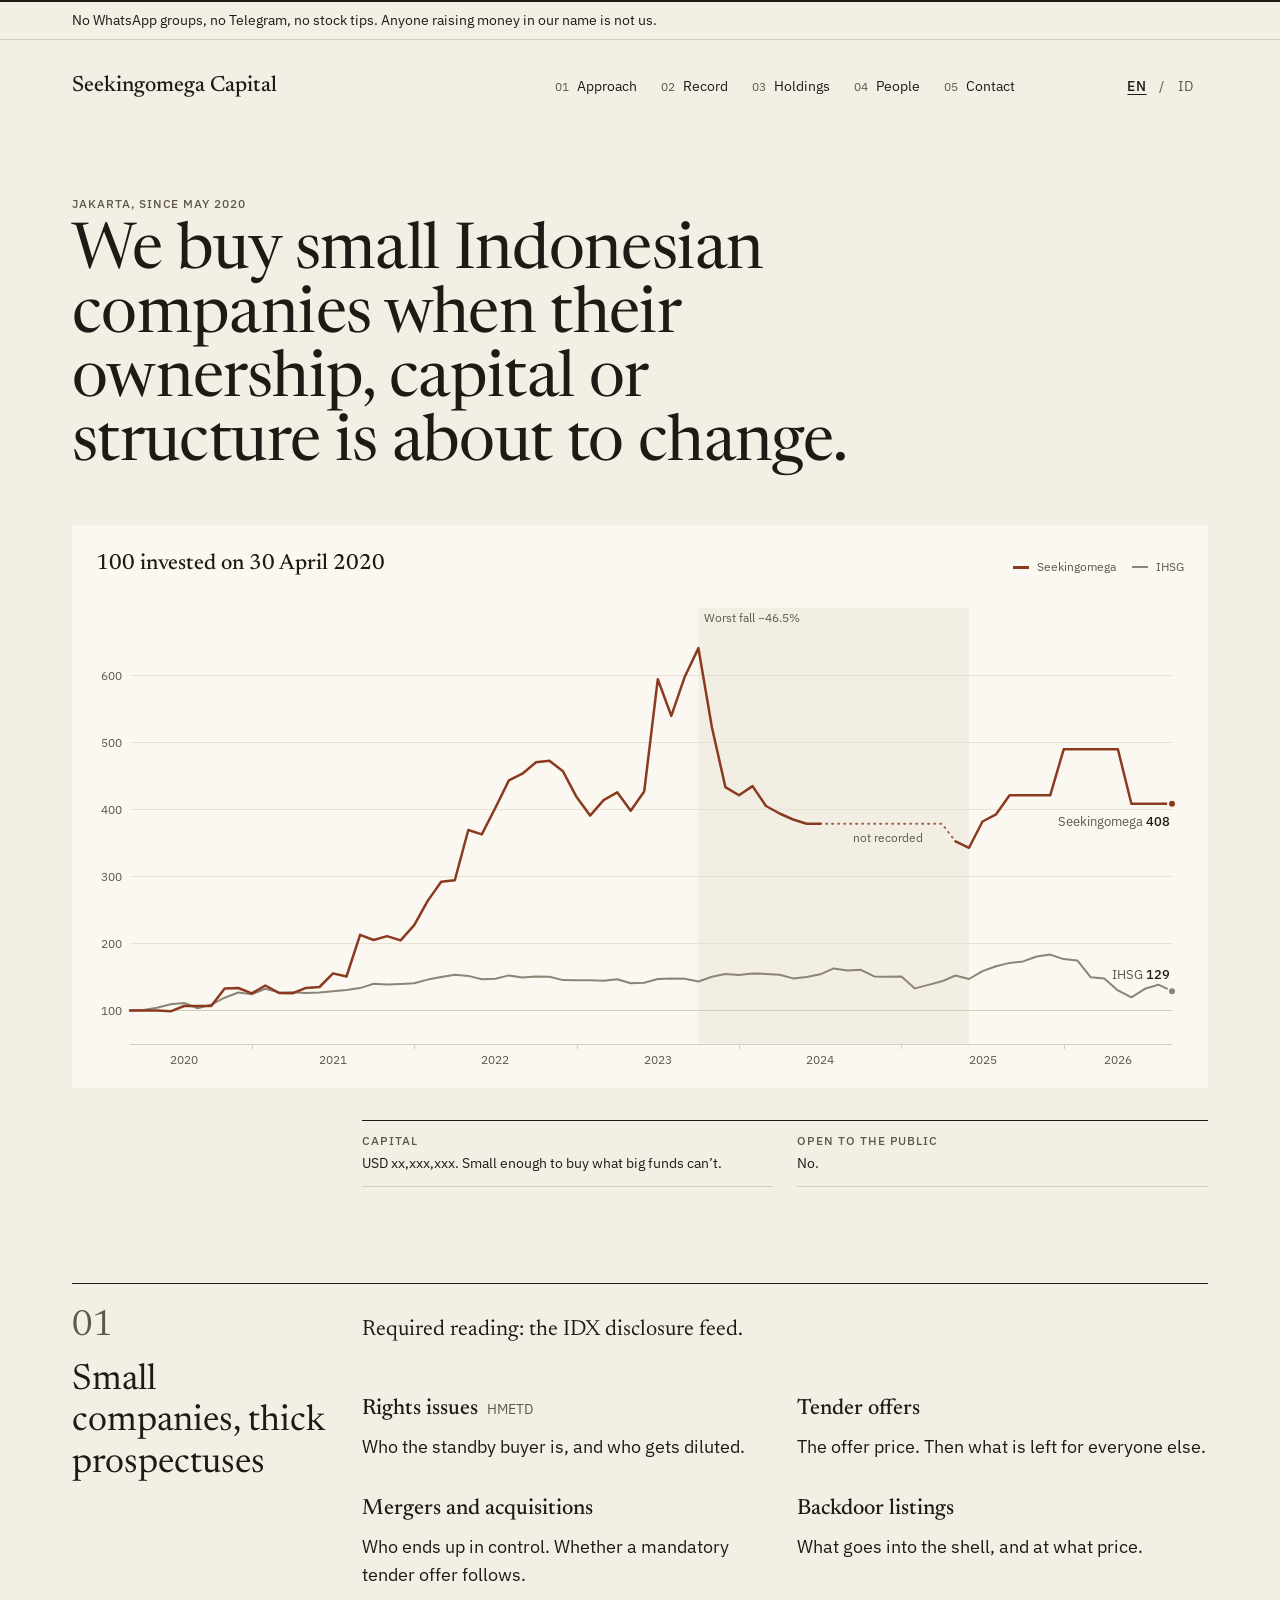
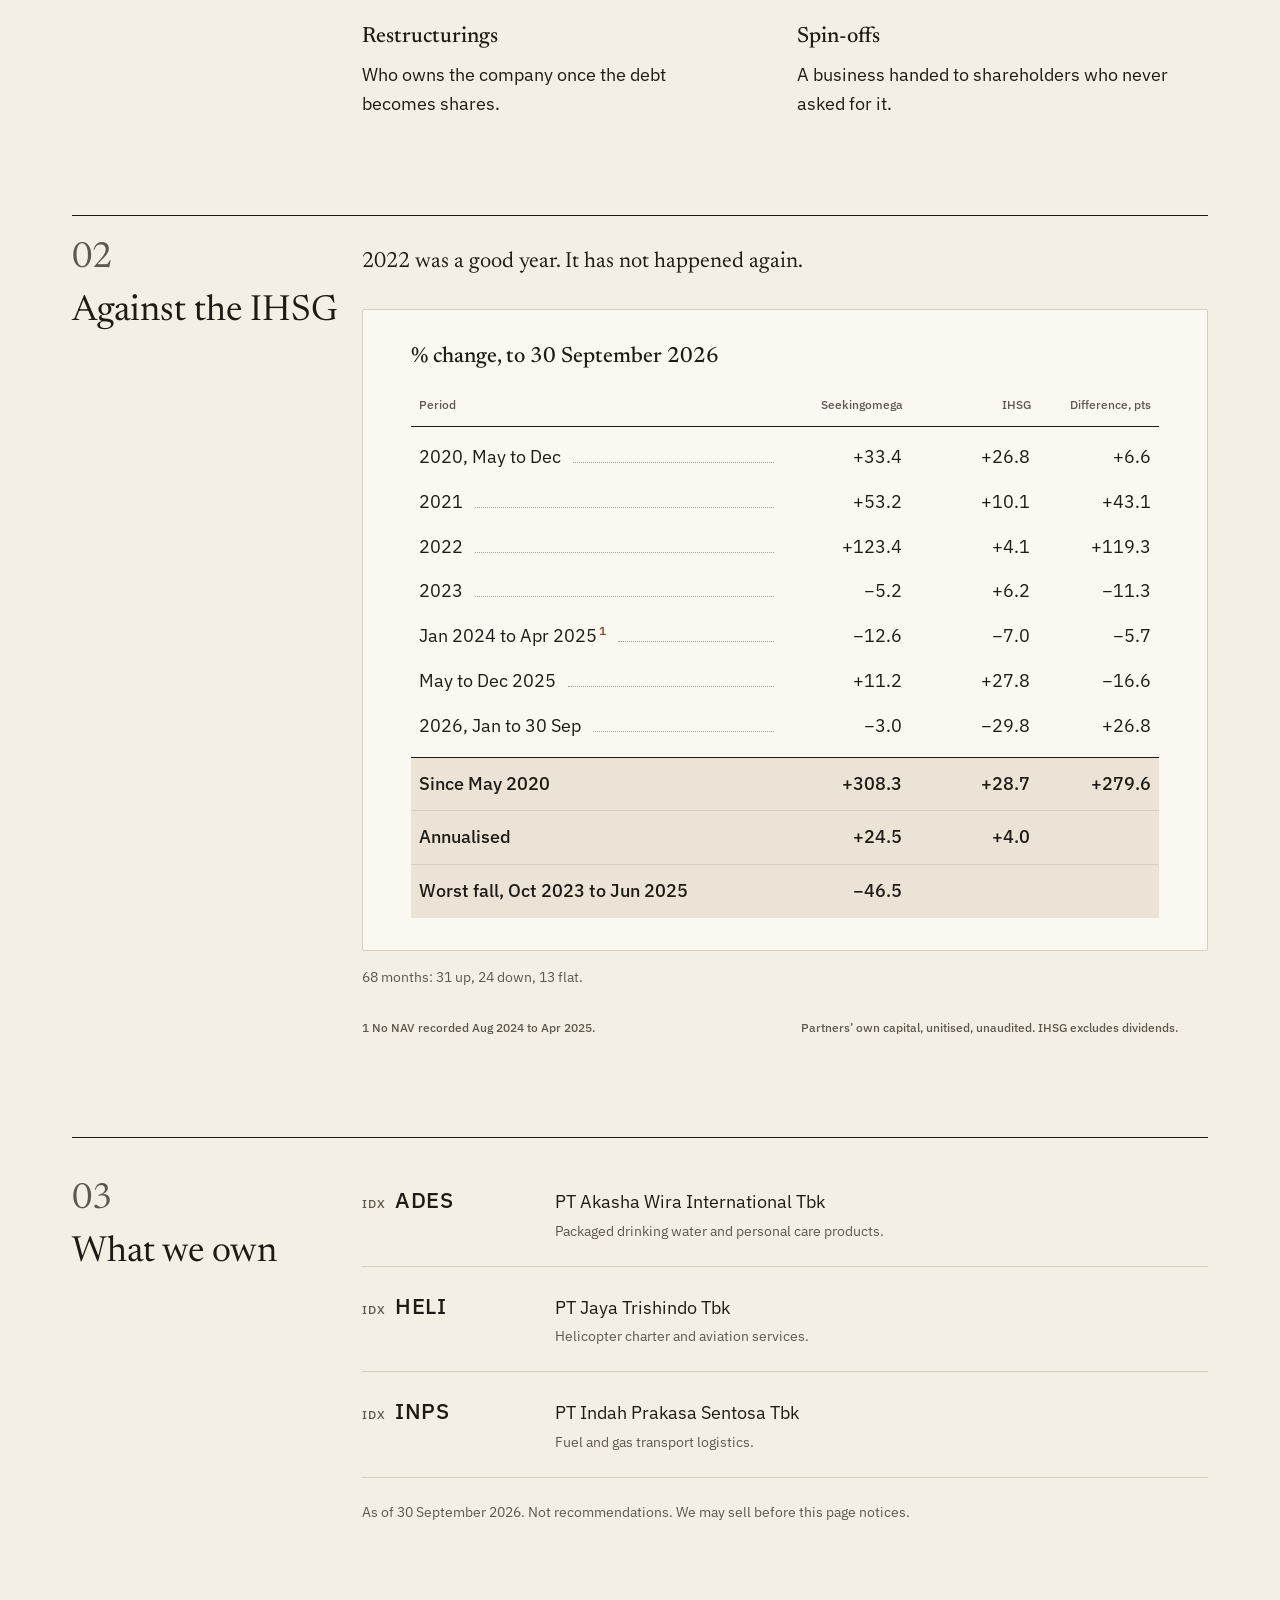
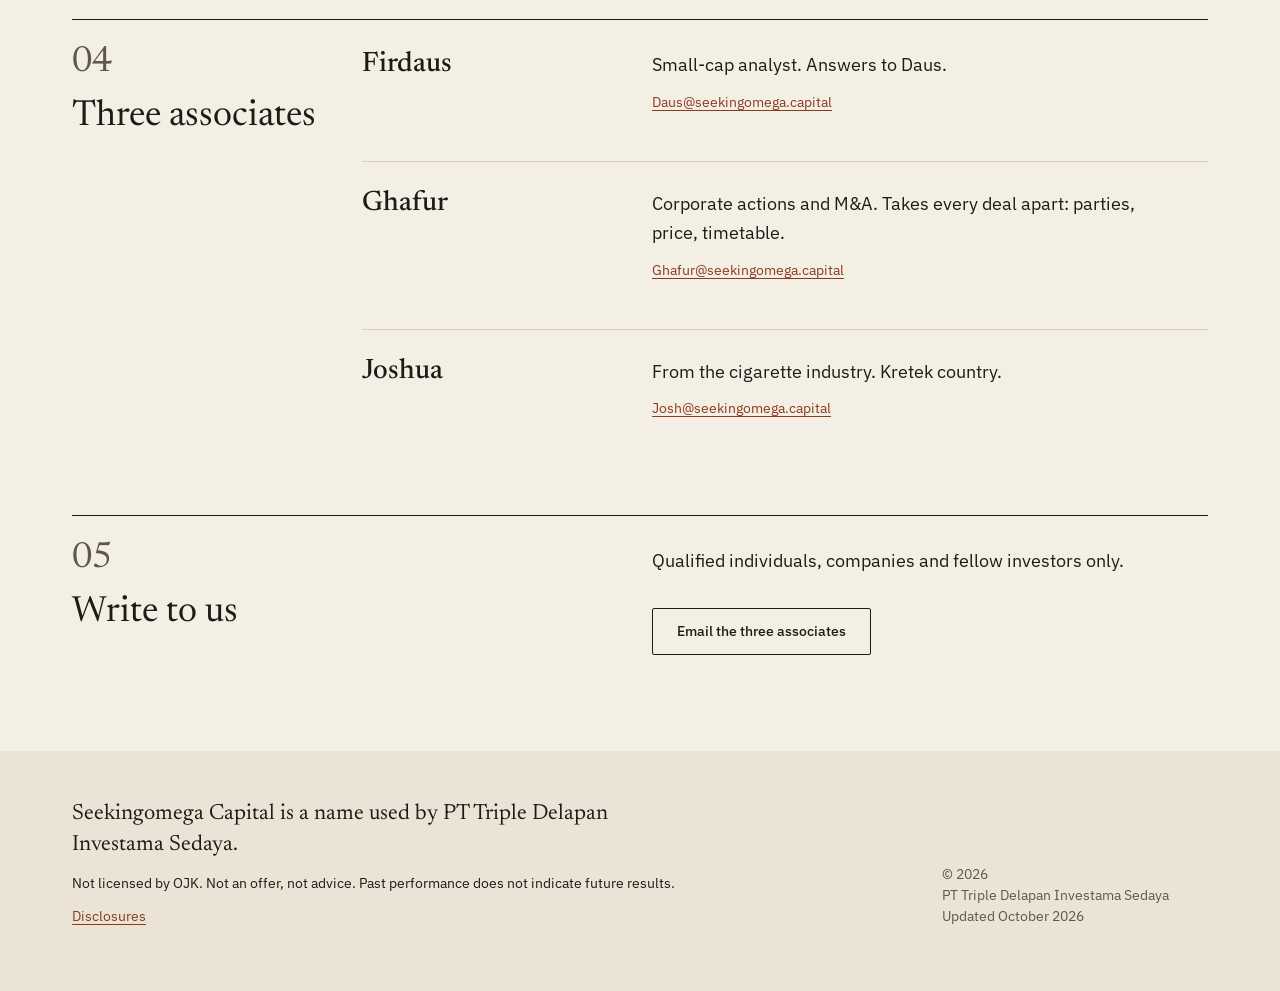
==== commit b2ad41f2: "Switch entity to PT Triple Delapan Investama Sedaya; add registered office, stakes, KBLI Co-Authored" ====
--- a/index.html
+++ b/index.html
@@ -287,12 +287,12 @@
 <footer class="site-footer">
   <div class="wrap grid">
     <div class="foot-main">
-      <p class="entity" data-i18n="ft.entity">Seekingomega Capital is a name used by CV Maju Insan Sejahtera, Jakarta.</p>
+      <p class="entity" data-i18n="ft.entity">Seekingomega Capital is a name used by PT Triple Delapan Investama Sedaya.</p>
       <p data-i18n="ft.legal">Not licensed by OJK. Not an offer, not advice. Past performance does not indicate future results.</p>
       <p><a href="disclosures/" data-i18n="ft.disc">Disclosures</a></p>
     </div>
     <div class="foot-meta">
-      <p>© 2020–2026 <span class="nb">CV Maju Insan Sejahtera</span></p>
+      <p>© 2026 <span class="nb">PT Triple Delapan Investama Sedaya</span></p>
       <p data-i18n="ft.updated">Updated October 2026</p>
     </div>
   </div>
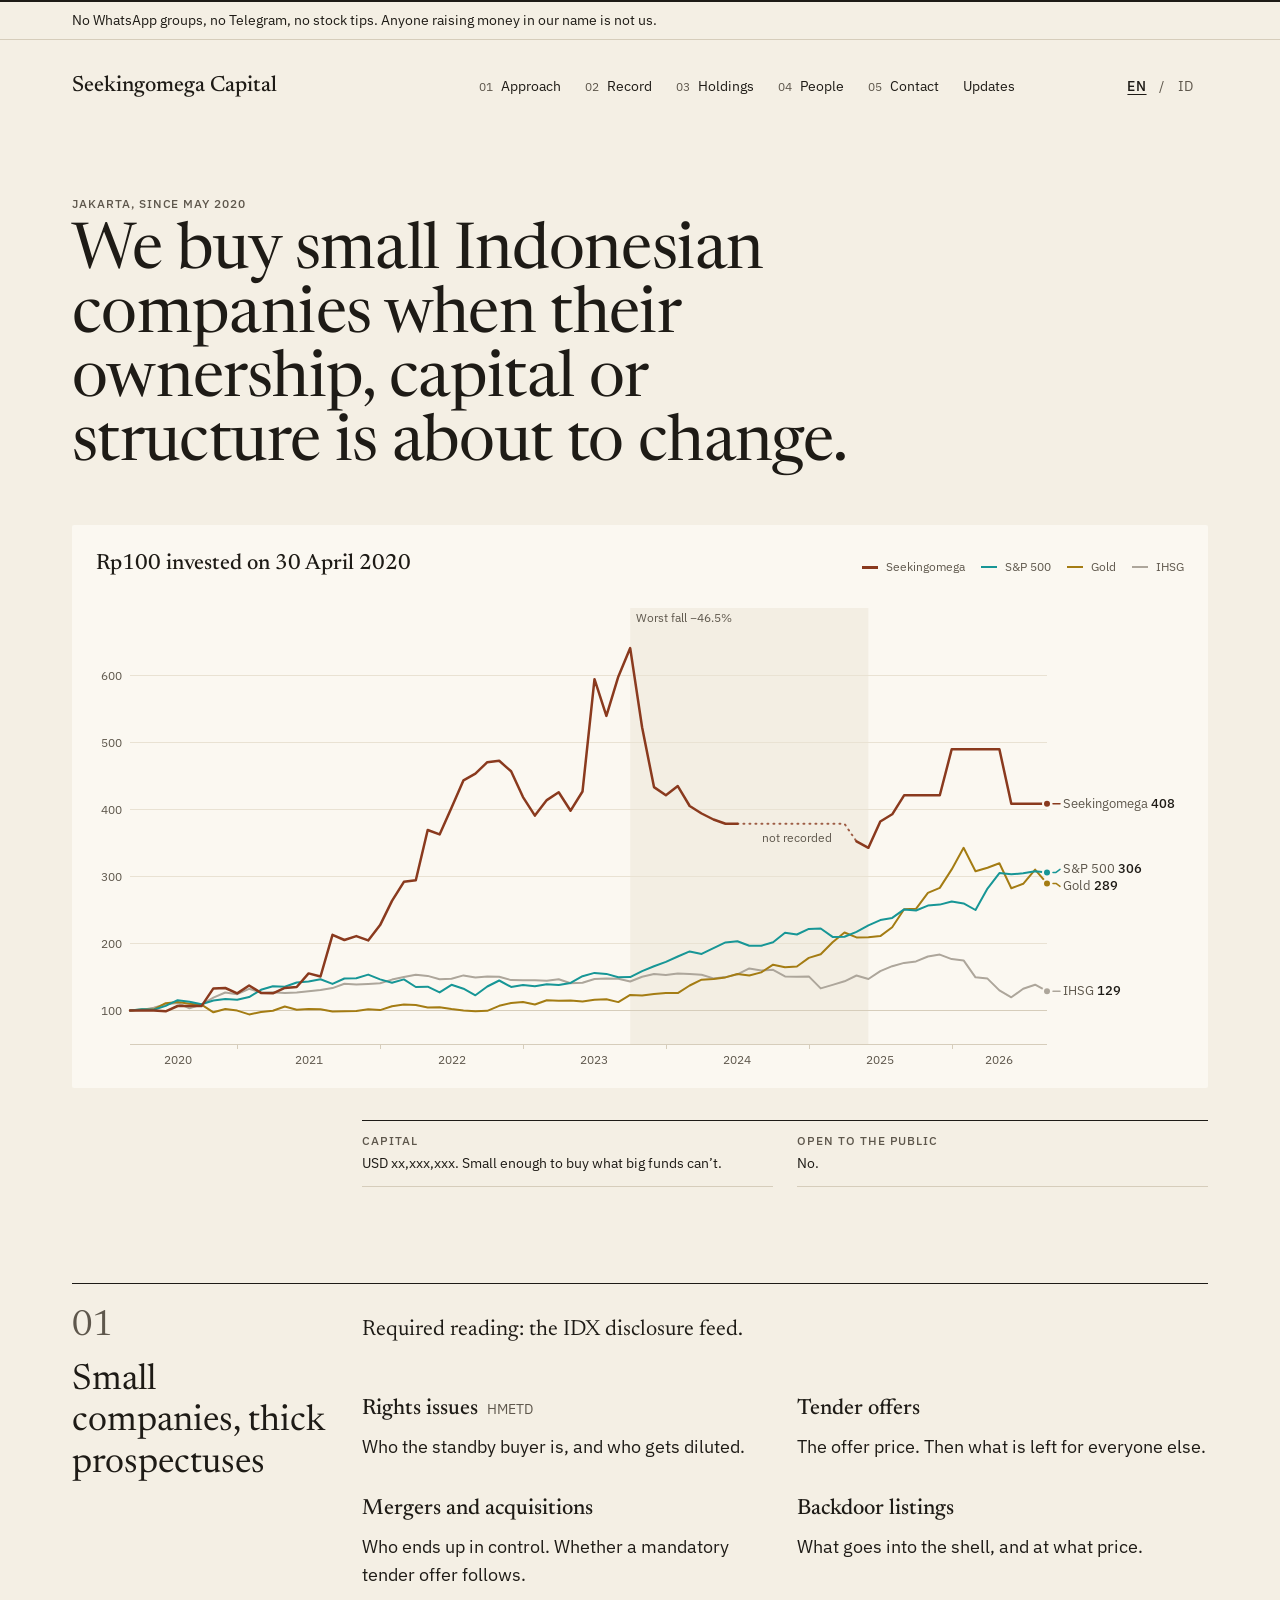
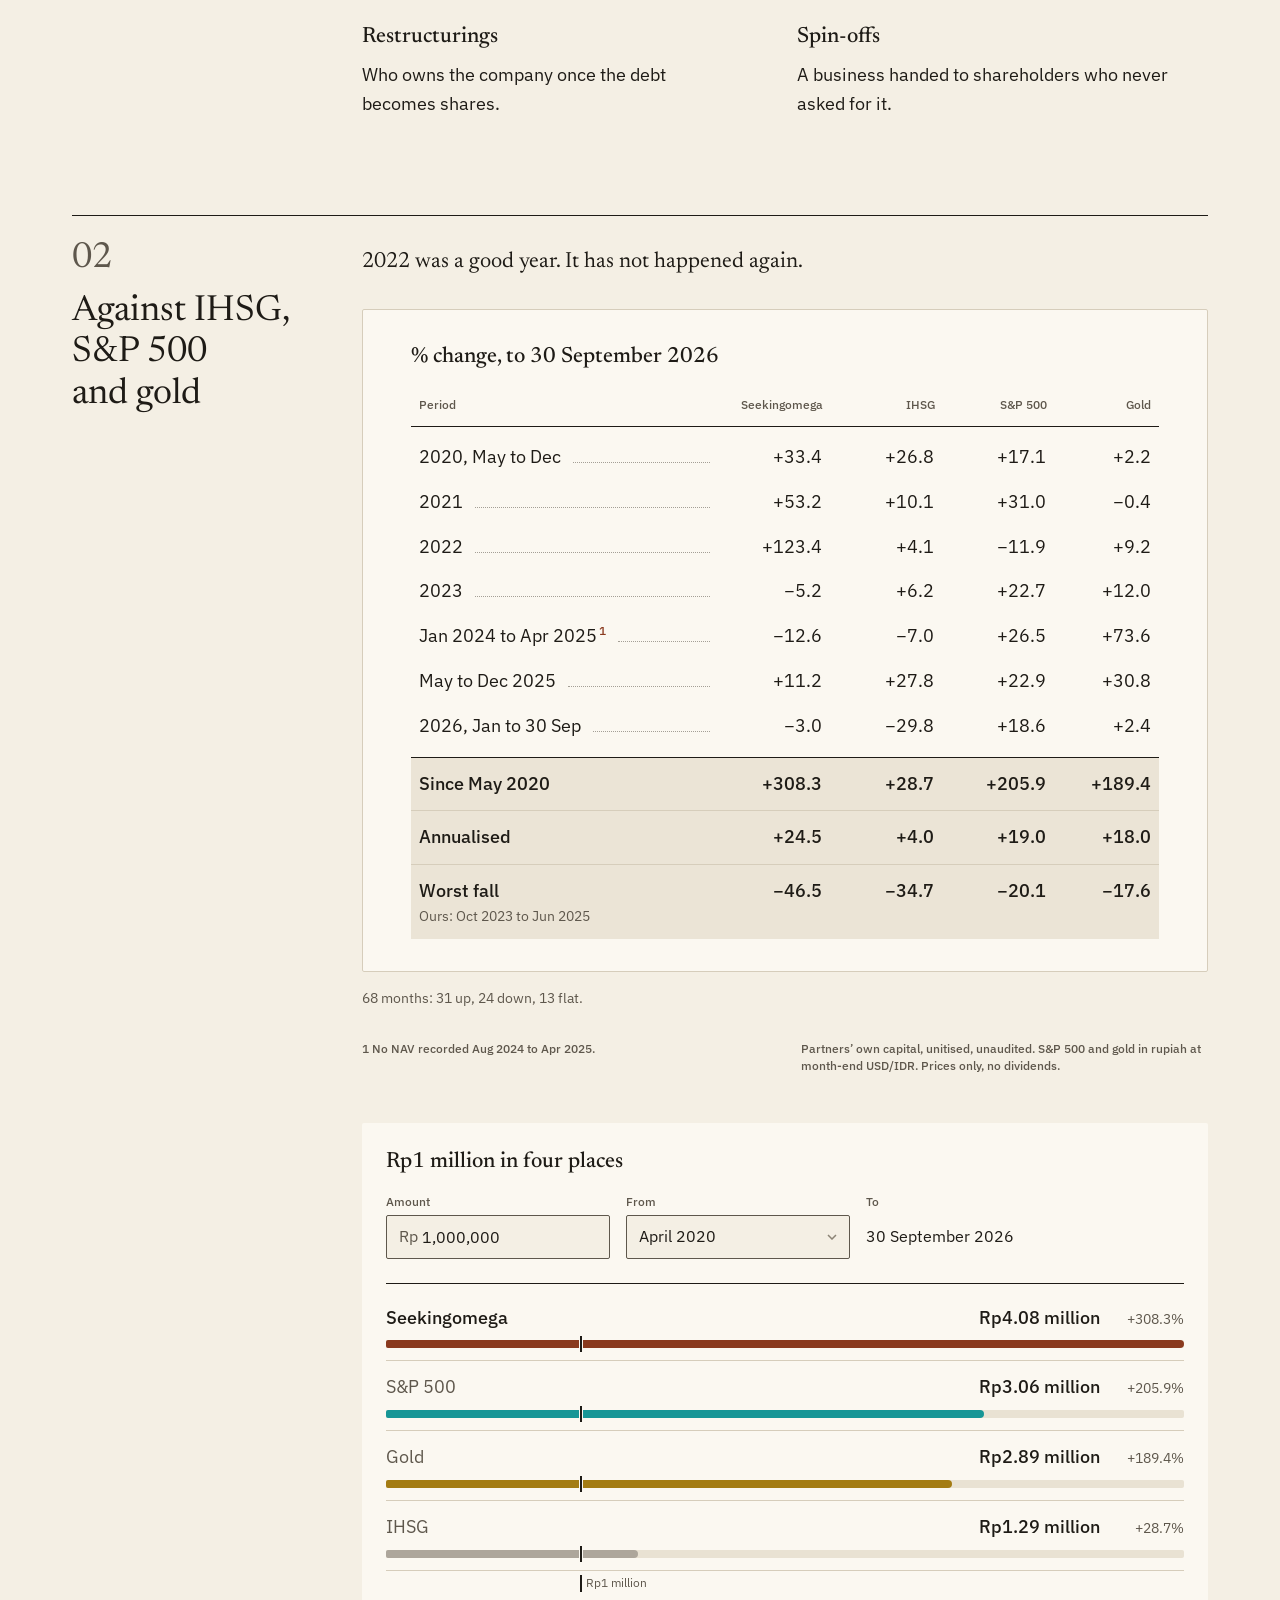
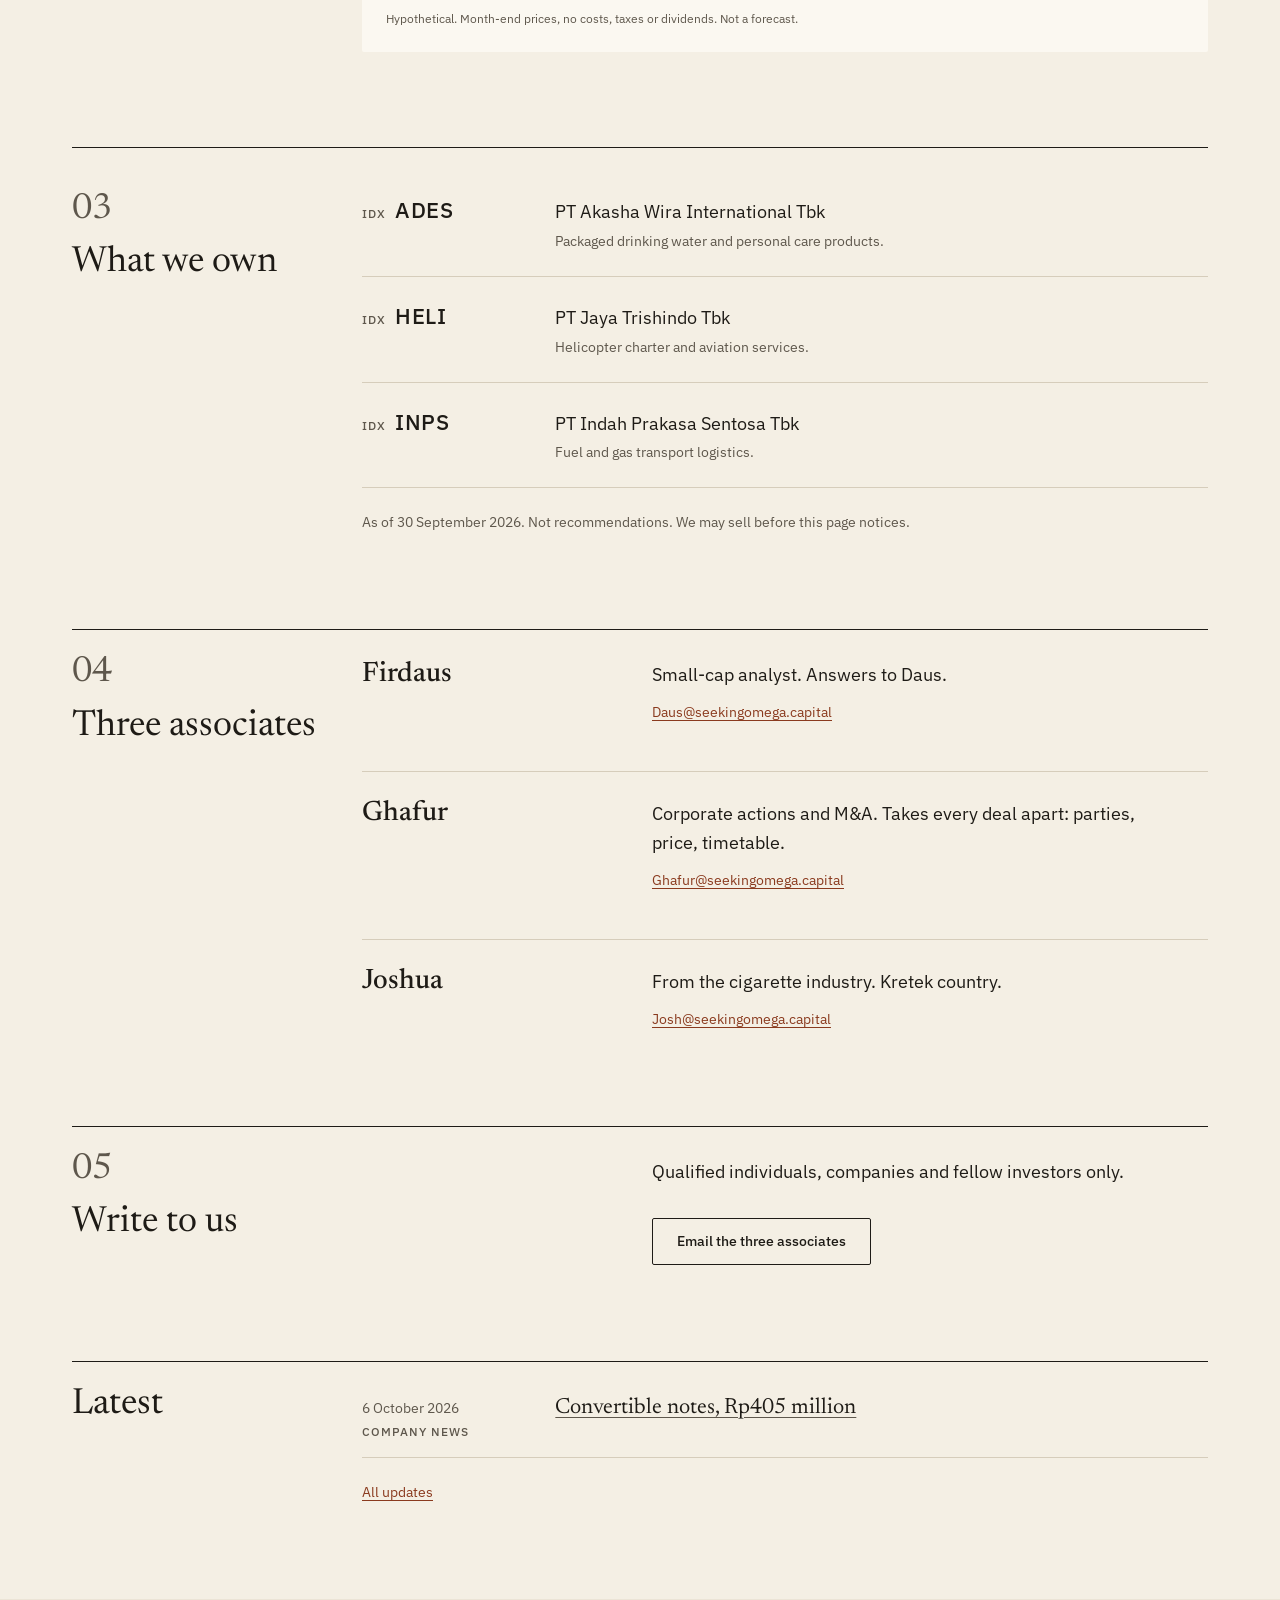
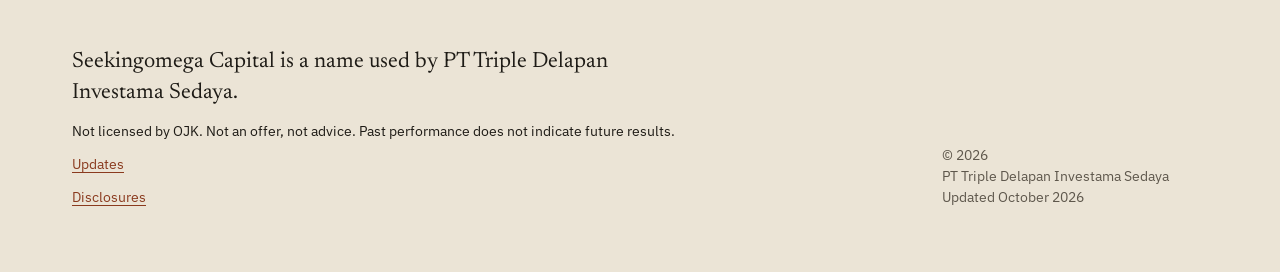
==== commit cb615d60: "Add S&P 500 and gold benchmarks, Rp1 juta simulator, news page - 4-line chart and 4-column record ta" ====
--- a/index.html
+++ b/index.html
@@ -21,9 +21,15 @@
 <link rel="stylesheet" href="https://fonts.googleapis.com/css2?family=Newsreader:opsz,wght@6..72,400;6..72,500&amp;family=IBM+Plex+Sans:wght@400;500&amp;display=swap">
 <link rel="stylesheet" href="assets/site.css">
 <link rel="stylesheet" href="assets/chart.css">
+<link rel="stylesheet" href="assets/sim.css">
+<link rel="stylesheet" href="assets/news.css">
 <script>document.documentElement.className = "js";</script>
 <script src="assets/site.js" defer></script>
+<script src="assets/data.js" defer></script>
 <script src="assets/chart.js" defer></script>
+<script src="assets/sim.js" defer></script>
+<script src="news/posts.js" defer></script>
+<script src="assets/news.js" defer></script>
 </head>
 <body>
 <a class="skip" href="#main" data-i18n="skip">Skip to content</a>
@@ -41,6 +47,7 @@
         <li><a href="#holdings"><span class="sn" aria-hidden="true">03</span><span data-i18n="nav.holdings">Holdings</span></a></li>
         <li><a href="#people"><span class="sn" aria-hidden="true">04</span><span data-i18n="nav.people">People</span></a></li>
         <li><a href="#contact"><span class="sn" aria-hidden="true">05</span><span data-i18n="nav.contact">Contact</span></a></li>
+        <li class="nav-news"><a href="news/"><span data-i18n="nav.news">Updates</span></a></li>
       </ul>
     </nav>
     <div class="lang" role="group" aria-label="Language" data-i18n-aria="lang.label">
@@ -61,11 +68,11 @@
       </div>
       <figure class="chart hero-chart" data-chart="growth" aria-labelledby="chart-title">
         <figcaption class="chart-head">
-          <p class="chart-title" id="chart-title" data-chart-t="title">100 invested on 30 April 2020</p>
+          <p class="chart-title" id="chart-title" data-chart-t="title">Rp100 invested on 30 April 2020</p>
           <ul class="chart-legend" aria-hidden="true"></ul>
         </figcaption>
         <div class="chart-plot">
-          <p class="chart-nojs" data-chart-t="summary">By 30 September 2026: Seekingomega 408, IHSG 129.</p>
+          <p class="chart-nojs" data-chart-t="summary">By 30 September 2026: Seekingomega 408, S&amp;P&nbsp;500 306, gold 289, IHSG 129.</p>
           <div class="chart-tip" hidden></div>
         </div>
         <p class="vh chart-live" aria-live="polite"></p>
@@ -120,7 +127,7 @@
     <div class="wrap grid">
       <div class="rail">
         <p class="sec-n" aria-hidden="true">02</p>
-        <h2 id="record-title" data-i18n="rec.h2">Against the IHSG</h2>
+        <h2 id="record-title" data-i18n="rec.h2">Against IHSG, S&amp;P&nbsp;500 and gold</h2>
       </div>
 
       <div class="content">
@@ -136,51 +143,52 @@
                 <th scope="col" data-i18n="rec.col.period">Period</th>
                 <th scope="col" class="num">Seeking&shy;omega</th>
                 <th scope="col" class="num">IHSG</th>
-                <th scope="col" class="num" data-i18n="rec.col.diff">Difference, pts</th>
+                <th scope="col" class="num">S&amp;P&nbsp;500</th>
+                <th scope="col" class="num" data-i18n="rec.col.gold">Gold</th>
               </tr>
             </thead>
             <tbody>
               <tr>
                 <th scope="row"><span class="lead"><span class="lbl" data-i18n="rec.r2020">2020, May&nbsp;to&nbsp;Dec</span></span></th>
-                <td class="n">+33.4</td><td class="n">+26.8</td><td class="n">+6.6</td>
+                <td class="n">+33.4</td><td class="n">+26.8</td><td class="n">+17.1</td><td class="n">+2.2</td>
               </tr>
               <tr>
                 <th scope="row"><span class="lead"><span class="lbl">2021</span></span></th>
-                <td class="n">+53.2</td><td class="n">+10.1</td><td class="n">+43.1</td>
+                <td class="n">+53.2</td><td class="n">+10.1</td><td class="n">+31.0</td><td class="n">−0.4</td>
               </tr>
               <tr>
                 <th scope="row"><span class="lead"><span class="lbl">2022</span></span></th>
-                <td class="n">+123.4</td><td class="n">+4.1</td><td class="n">+119.3</td>
+                <td class="n">+123.4</td><td class="n">+4.1</td><td class="n">−11.9</td><td class="n">+9.2</td>
               </tr>
               <tr>
                 <th scope="row"><span class="lead"><span class="lbl">2023</span></span></th>
-                <td class="n">−5.2</td><td class="n">+6.2</td><td class="n">−11.3</td>
+                <td class="n">−5.2</td><td class="n">+6.2</td><td class="n">+22.7</td><td class="n">+12.0</td>
               </tr>
               <tr>
                 <th scope="row"><span class="lead"><span class="lbl" data-i18n="rec.r2024">Jan&nbsp;2024 to Apr&nbsp;2025<sup><a href="#fn1" aria-label="Note 1">1</a></sup></span></span></th>
-                <td class="n">−12.6</td><td class="n">−7.0</td><td class="n">−5.7</td>
+                <td class="n">−12.6</td><td class="n">−7.0</td><td class="n">+26.5</td><td class="n">+73.6</td>
               </tr>
               <tr>
                 <th scope="row"><span class="lead"><span class="lbl" data-i18n="rec.r2025">May&nbsp;to&nbsp;Dec 2025</span></span></th>
-                <td class="n">+11.2</td><td class="n">+27.8</td><td class="n">−16.6</td>
+                <td class="n">+11.2</td><td class="n">+27.8</td><td class="n">+22.9</td><td class="n">+30.8</td>
               </tr>
               <tr>
                 <th scope="row"><span class="lead"><span class="lbl" data-i18n="rec.r2026">2026, Jan&nbsp;to 30&nbsp;Sep</span></span></th>
-                <td class="n">−3.0</td><td class="n">−29.8</td><td class="n">+26.8</td>
+                <td class="n">−3.0</td><td class="n">−29.8</td><td class="n">+18.6</td><td class="n">+2.4</td>
               </tr>
             </tbody>
             <tfoot>
               <tr>
                 <th scope="row"><span class="lead"><span class="lbl" data-i18n="rec.since">Since May&nbsp;2020</span></span></th>
-                <td class="n">+308.3</td><td class="n">+28.7</td><td class="n">+279.6</td>
+                <td class="n">+308.3</td><td class="n">+28.7</td><td class="n">+205.9</td><td class="n">+189.4</td>
               </tr>
               <tr>
                 <th scope="row"><span class="lead"><span class="lbl" data-i18n="rec.ann">Annualised</span></span></th>
-                <td class="n">+24.5</td><td class="n">+4.0</td><td><span class="vh" data-i18n="rec.na">Not compared</span></td>
-              </tr>
-              <tr>
-                <th scope="row"><span class="lead"><span class="lbl" data-i18n="rec.dd">Worst fall, Oct&nbsp;2023 to Jun&nbsp;2025</span></span></th>
-                <td class="n">−46.5</td><td colspan="2"><span class="vh" data-i18n="rec.na">Not compared</span></td>
+                <td class="n">+24.5</td><td class="n">+4.0</td><td class="n">+19.0</td><td class="n">+18.0</td>
+              </tr>
+              <tr>
+                <th scope="row"><span class="lead"><span class="lbl" data-i18n="rec.dd">Worst fall <span class="dd-when">Ours: Oct&nbsp;2023 to Jun&nbsp;2025</span></span></span></th>
+                <td class="n">−46.5</td><td class="n">−34.7</td><td class="n">−20.1</td><td class="n">−17.6</td>
               </tr>
             </tfoot>
           </table>
@@ -188,8 +196,37 @@
         <p class="months" data-i18n="rec.months">68 months: 31 up, 24 down, 13 flat.</p>
         <div class="footnotes">
           <p id="fn1"><sup>1</sup> <span data-i18n="rec.fn1">No NAV recorded Aug 2024 to Apr 2025.</span></p>
-          <p data-i18n="rec.fn2">Partners’ own capital, unitised, unaudited. IHSG excludes dividends.</p>
+          <p data-i18n="rec.fn2">Partners’ own capital, unitised, unaudited. S&amp;P&nbsp;500 and gold in rupiah at month-end USD/IDR. Prices only, no dividends.</p>
         </div>
+
+        <section class="sim" id="simulation" data-sim aria-labelledby="sim-title">
+          <h3 id="sim-title" class="sim-title">Rp1 million in four places</h3>
+          <form class="sim-form" novalidate>
+            <div class="sim-field">
+              <label for="sim-amt"><span data-sim-t="amount">Amount</span><span class="vh"> (Rp)</span></label>
+              <div class="sim-amt"><span aria-hidden="true">Rp</span><input id="sim-amt" type="text" inputmode="numeric" size="10" autocomplete="off" spellcheck="false" maxlength="15" value="1,000,000" aria-describedby="sim-err"></div>
+              <p id="sim-err" class="sim-err" hidden></p>
+            </div>
+            <div class="sim-field">
+              <label for="sim-start" data-sim-t="start">From</label>
+              <select id="sim-start" class="sim-start"><option value="0">April 2020</option></select>
+            </div>
+            <div class="sim-field">
+              <span class="sim-k" data-sim-t="end">To</span>
+              <span class="sim-end-v">30 September 2026</span>
+            </div>
+          </form>
+          <p class="sim-nojs">Rp1,000,000 on 30 April 2020, to 30 September 2026.</p>
+          <ol class="sim-rows">
+            <li class="sim-row" data-k="fund"><span class="sim-name">Seekingomega</span><span class="sim-val">Rp4.08 million</span><span class="sim-pct">+308.3%</span><span class="sim-bar" aria-hidden="true"><span class="sim-fill" style="width:100%"></span><span class="sim-mark" style="left:24.49%"></span></span><span class="sim-gap" data-sim-t="gap" hidden>No NAV recorded that month. Last recorded value used.</span></li>
+            <li class="sim-row" data-k="spx"><span class="sim-name">S&amp;P&nbsp;500</span><span class="sim-val">Rp3.06 million</span><span class="sim-pct">+205.9%</span><span class="sim-bar" aria-hidden="true"><span class="sim-fill" style="width:74.91%"></span><span class="sim-mark" style="left:24.49%"></span></span></li>
+            <li class="sim-row" data-k="gold"><span class="sim-name">Gold</span><span class="sim-val">Rp2.89 million</span><span class="sim-pct">+189.4%</span><span class="sim-bar" aria-hidden="true"><span class="sim-fill" style="width:70.89%"></span><span class="sim-mark" style="left:24.49%"></span></span></li>
+            <li class="sim-row" data-k="ihsg"><span class="sim-name">IHSG</span><span class="sim-val">Rp1.29 million</span><span class="sim-pct">+28.7%</span><span class="sim-bar" aria-hidden="true"><span class="sim-fill" style="width:31.53%"></span><span class="sim-mark" style="left:24.49%"></span></span></li>
+          </ol>
+          <div class="sim-axis" aria-hidden="true"><span class="sim-axis-l" style="left:24.49%">Rp1 million</span></div>
+          <p class="sim-live vh" aria-live="polite"></p>
+          <p class="sim-fine" data-sim-t="fine">Hypothetical. Month-end prices, no costs, taxes or dividends. Not a forecast.</p>
+        </section>
       </div>
     </div>
   </section>
@@ -282,6 +319,18 @@
     </div>
   </section>
 
+  <section class="section latest" id="latest" aria-labelledby="latest-title" data-news="latest" data-news-base="news/" data-news-limit="3" hidden>
+    <div class="wrap grid">
+      <div class="rail">
+        <h2 id="latest-title" data-i18n="nw.latest">Latest</h2>
+      </div>
+      <div class="content">
+        <ol class="latest-list" data-news-list></ol>
+        <p class="latest-all"><a href="news/" data-i18n="nw.all">All updates</a></p>
+      </div>
+    </div>
+  </section>
+
 </main>
 
 <footer class="site-footer">
@@ -289,6 +338,7 @@
     <div class="foot-main">
       <p class="entity" data-i18n="ft.entity">Seekingomega Capital is a name used by PT Triple Delapan Investama Sedaya.</p>
       <p data-i18n="ft.legal">Not licensed by OJK. Not an offer, not advice. Past performance does not indicate future results.</p>
+      <p><a href="news/" data-i18n="nav.news">Updates</a></p>
       <p><a href="disclosures/" data-i18n="ft.disc">Disclosures</a></p>
     </div>
     <div class="foot-meta">
--- a/assets/site.css
+++ b/assets/site.css
@@ -459,13 +459,14 @@
   margin-left: 0.15em;
 }
 .ledger-table sup a { text-decoration-line: none; font-weight: 500; }
+.ledger-table .dd-when { display: block; font-size: var(--fm1); line-height: var(--lm1); font-weight: 400; color: var(--ink-muted); }
 .ledger-table sup a:hover { text-decoration-line: underline; }
 
 @media (max-width: 39.99rem) {
   .ledger-table tr {
     display: grid;
-    grid-template-columns: repeat(3, minmax(0, 1fr));
-    column-gap: var(--s-3);
+    grid-template-columns: repeat(4, minmax(0, 1fr));
+    column-gap: var(--s-2);
     align-items: baseline;
   }
   .ledger-table thead tr { border-bottom: 1px solid var(--ink); }
@@ -478,7 +479,6 @@
   .ledger-table th[scope="row"] { grid-column: 1 / -1; padding: var(--s-3) var(--s-2) 0; }
   .ledger-table tbody td, .ledger-table tfoot td { padding: var(--s-1) 0 var(--s-3); }
   .ledger-table tbody td:last-child, .ledger-table tfoot td:last-child { padding-right: var(--s-2); }
-  .ledger-table td[colspan="2"] { grid-column: span 2; }
   .ledger-table tfoot tr:first-child td, .ledger-table tfoot tr + tr td { border-top: 0; }
 }
 @media (max-width: 22.49rem) {
@@ -507,7 +507,7 @@
 @media (min-width: 40rem) {
   .panel { padding: var(--s-5); }
   .ledger-table { font-size: var(--f0); line-height: var(--l0); }
-  .ledger-table th.num { width: 7.5rem; }
+  .ledger-table th.num { width: 6.5rem; }
   .ledger-table thead th.num { white-space: nowrap; }
   .ledger-table td { padding-left: var(--s-5); }
   .ledger-table thead th.num { padding-left: var(--s-5); }
@@ -517,6 +517,8 @@
   .ledger-table tbody th, .ledger-table tbody td { padding-top: var(--s-2); padding-bottom: var(--s-2); }
   .ledger-table tbody .lead,
   .ledger-table tfoot .lead { display: flex; align-items: baseline; align-items: last baseline; }
+  /* Worst fall: figures sit on the label, not on the dates under it. */
+  .ledger-table tfoot .lead { align-items: first baseline; }
   .ledger-table tbody .lead::after {
     content: "";
     flex: 1 1 auto;
@@ -526,9 +528,14 @@
     opacity: 0.55;
   }
 }
+/* Tablet: four figure columns; keep the longest period label on one line. */
+@media (min-width: 40rem) and (max-width: 63.99rem) {
+  .ledger-table th.num { width: 5.5rem; }
+  .ledger-table td, .ledger-table thead th.num { padding-left: var(--s-4); }
+}
 @media (min-width: 64rem) {
   .panel { padding: var(--s-6) var(--s-7) var(--s-6); }
-  .ledger-table th.num { width: 8rem; }
+  .ledger-table th.num { width: 7rem; }
   /* One line per period, leaders included. */
   .ledger-table tbody .lbl { white-space: nowrap; }
   .ledger-table tbody .lead::after { min-width: var(--s-4); }
--- a/assets/chart.css
+++ b/assets/chart.css
@@ -1,22 +1,34 @@
-/* Growth chart. Uses the site tokens from assets/site.css. Series colours validated
-   with the dataviz validator against --paper-raised in each mode. */
+/* Growth chart. Uses the site tokens from assets/site.css. */
+/* Series colours, checked with the dataviz validate_palette.js --pairs all against --paper-raised
+   (every pair, since lines cross). IHSG is the de-emphasis gray: below the chroma floor and under
+   3:1 by design; it is direct-labelled and in the table.
+   Light: CVD 8.2 (IHSG vs S&P), normal 15.7. Contrast WARN IHSG 2.27.
+   Dark: fund, S&P, gold pass on their own (CVD 11.6, normal 15.1). With IHSG: CVD 9.9 (pass);
+   normal 10.1 for gold vs IHSG (FAIL), same lightness, told apart by hue, labels and table.
+   Contrast WARN IHSG 2.62. */
 :root {
   --chart-fund: #8A3A1E;
-  --chart-ihsg: #8C8476;
+  --chart-spx: #179696;
+  --chart-gold: #A47C13;
+  --chart-ihsg: #ADA69B;
   --chart-grid: #E9E2D3;
   --chart-wash: #F3EEE3;
 }
 @media (prefers-color-scheme: dark) {
   :root:not([data-theme="light"]) {
     --chart-fund: #C97A4F;
-    --chart-ihsg: #6E665A;
+    --chart-spx: #2A86A8;
+    --chart-gold: #856214;
+    --chart-ihsg: #605D5A;
     --chart-grid: #2C2620;
     --chart-wash: #2A241D;
   }
 }
 :root[data-theme="dark"] {
   --chart-fund: #C97A4F;
-  --chart-ihsg: #6E665A;
+  --chart-spx: #2A86A8;
+  --chart-gold: #856214;
+  --chart-ihsg: #605D5A;
   --chart-grid: #2C2620;
   --chart-wash: #2A241D;
 }
@@ -66,6 +78,8 @@
   border-top: 2px solid var(--chart-ihsg);
 }
 .chart-key--fund { border-top: 3px solid var(--chart-fund); }
+.chart-key--spx { border-top-color: var(--chart-spx); }
+.chart-key--gold { border-top-color: var(--chart-gold); }
 .chart-key--gap { border-top: 2px dotted var(--chart-fund); opacity: 0.8; }
 
 .chart-plot { position: relative; }
@@ -91,16 +105,27 @@
 }
 .chart-fall rect { fill: var(--chart-wash); }
 .chart-note--s { font-size: 11px; }
-.chart-svg.is-active .chart-end { opacity: 0; }
+.chart-svg.is-active .chart-ends,
+.chart-svg.is-active .chart-note { opacity: 0; }
 
 .chart-line { fill: none; stroke-linejoin: round; stroke-linecap: round; }
 .chart-line--ihsg { stroke: var(--chart-ihsg); stroke-width: 2; }
+.chart-line--spx { stroke: var(--chart-spx); stroke-width: 2; }
+.chart-line--gold { stroke: var(--chart-gold); stroke-width: 2; }
 .chart-line--fund { stroke: var(--chart-fund); stroke-width: 2.5; }
 .chart-line--gap { stroke: var(--chart-fund); stroke-width: 2; stroke-dasharray: 1 5; opacity: 0.8; }
 
 .chart-dot { stroke: var(--paper-raised); stroke-width: 2; }
 .chart-dot--fund { fill: var(--chart-fund); }
 .chart-dot--ihsg { fill: var(--chart-ihsg); }
+.chart-dot--spx { fill: var(--chart-spx); }
+.chart-dot--gold { fill: var(--chart-gold); }
+
+.chart-lead { fill: none; stroke-width: 1.5; stroke-linejoin: round; stroke-linecap: round; }
+.chart-lead--fund { stroke: var(--chart-fund); }
+.chart-lead--spx { stroke: var(--chart-spx); }
+.chart-lead--gold { stroke: var(--chart-gold); }
+.chart-lead--ihsg { stroke: var(--chart-ihsg); }
 
 .chart-end {
   fill: var(--ink-muted);
@@ -146,8 +171,14 @@
 .chart:not(.is-ready) .chart-legend { display: none; }
 
 @media (forced-colors: active) {
-  .chart-line--ihsg { stroke: CanvasText; }
+  .chart-line--ihsg, .chart-line--spx, .chart-line--gold { stroke: CanvasText; }
+  /* No colour here, so the benchmarks get dash patterns. The fund stays solid in Highlight. */
+  .chart-line--spx { stroke-dasharray: 8 4; }
+  .chart-line--gold { stroke-dasharray: 2 4; }
   .chart-key { border-color: CanvasText; }
+  .chart-key--spx { border-top-style: dashed; }
+  .chart-key--gold { border-top-style: dotted; }
+  .chart-lead { stroke: CanvasText; }
   .chart-line--fund, .chart-line--gap { stroke: Highlight; }
   .chart-key--fund, .chart-key--gap { border-color: Highlight; }
 }
--- a/assets/sim.css
+++ b/assets/sim.css
@@ -0,0 +1,231 @@
+/* Rp1 juta simulator. Site tokens from assets/site.css; series colours are the chart's
+   (assets/chart.css), light and dark. */
+.sim {
+  --sim-fund: var(--chart-fund);
+  --sim-ihsg: var(--chart-ihsg);
+  --sim-spx: var(--chart-spx);
+  --sim-gold: var(--chart-gold);
+  --sim-track: var(--chart-grid);
+  container: sim / inline-size;
+  margin-top: var(--s-7);
+  background: var(--paper-raised);
+  border-radius: 2px;
+  padding: var(--s-4) var(--s-3);
+}
+@media (min-width: 40rem) {
+  .sim { padding: var(--s-5); }
+}
+
+.sim-title {
+  font-family: var(--serif);
+  font-size: var(--f1);
+  line-height: var(--l1);
+  font-weight: 500;
+}
+
+/* Inputs */
+.sim-form {
+  display: flex;
+  flex-wrap: wrap;
+  align-items: flex-start;
+  gap: var(--s-4) var(--s-4);
+  margin-top: var(--s-4);
+  padding-bottom: var(--s-5);
+  border-bottom: 1px solid var(--ink);
+}
+.sim-field { display: grid; grid-template-columns: minmax(0, 1fr); row-gap: var(--s-1); flex: 1 1 9.5rem; min-width: 0; max-width: 14rem; }
+/* The month list gets the room: "September 2024" must not run under the chevron. */
+.sim-field:first-child { flex-basis: 8.5rem; }
+.sim-field:nth-child(2) { flex-basis: 10.5rem; }
+.sim-field label, .sim-k {
+  font-size: var(--fm2);
+  line-height: var(--lm2);
+  font-weight: 500;
+  color: var(--ink-muted);
+}
+.sim-amt {
+  display: flex;
+  align-items: center;
+  width: 100%;
+  height: 2.75rem;
+  background: var(--paper);
+  border: 1px solid var(--ink-muted);
+  border-radius: 2px;
+}
+.sim-amt span {
+  padding-left: var(--s-3);
+  font-size: 1rem;
+  line-height: var(--l0);
+  color: var(--ink-muted);
+}
+.sim-amt input {
+  flex: 1;
+  width: 100%;
+  min-width: 0;
+  height: 100%;
+  padding: 0 var(--s-3) 0 var(--s-1);
+  border: 0;
+  background: transparent;
+  color: var(--ink);
+  font: inherit;
+  font-size: 1rem;
+  font-variant-numeric: tabular-nums lining-nums;
+}
+.sim-amt input:focus { outline: none; }
+.sim-amt:focus-within { outline: 2px solid var(--accent); outline-offset: 2px; }
+.sim-amt:hover { border-color: var(--ink); }
+.sim-amt:has(input[aria-invalid="true"]) { border-color: var(--accent); border-width: 2px; }
+
+.sim-start {
+  height: 2.75rem;
+  width: 100%;
+  padding: 0 1.75rem 0 var(--s-3);
+  background-color: var(--paper);
+  color: var(--ink);
+  border: 1px solid var(--ink-muted);
+  border-radius: 2px;
+  font: inherit;
+  font-size: 1rem;
+  -webkit-appearance: none;
+  appearance: none;
+  background-image: url("data:image/svg+xml,%3Csvg xmlns='http://www.w3.org/2000/svg' width='10' height='6'%3E%3Cpath d='M1 1l4 4 4-4' fill='none' stroke='%238C8476' stroke-width='1.5'/%3E%3C/svg%3E");
+  background-repeat: no-repeat;
+  background-position: right var(--s-3) center;
+  cursor: pointer;
+}
+.sim-start:hover { border-color: var(--ink); }
+.sim-start:focus-visible { outline: 2px solid var(--accent); outline-offset: 2px; }
+
+.sim-end-v {
+  display: flex;
+  align-items: center;
+  height: 2.75rem;
+  font-size: 1rem;
+  line-height: var(--l0);
+}
+
+/* When the end date wraps under the inputs, it reads as one line. */
+@container sim (max-width: 30.49rem) {
+  .sim-field:last-child { flex-basis: 100%; max-width: none; display: flex; align-items: baseline; column-gap: var(--s-2); }
+  .sim-end-v { height: auto; }
+}
+
+.sim-err {
+  display: flex;
+  align-items: baseline;
+  gap: var(--s-2);
+  font-size: var(--fm2);
+  line-height: var(--lm2);
+  font-weight: 500;
+  color: var(--ink);
+}
+/* A second cue beside the border, so the error never reads as a focus ring. */
+.sim-err::before {
+  content: "";
+  flex: none;
+  width: 3px;
+  height: 0.9em;
+  align-self: center;
+  background: var(--accent);
+}
+.sim-err[hidden] { display: none; }
+
+/* Invalid amount: results for the last valid one fade until the field is fixed. */
+.sim.is-stale .sim-rows,
+.sim.is-stale .sim-axis { opacity: 0.35; }
+
+/* Results */
+.sim-rows { margin-top: var(--s-2); }
+.sim-row {
+  display: grid;
+  grid-template-columns: minmax(0, 1fr) auto;
+  grid-template-areas: "name name" "val pct" "bar bar" "note note";
+  column-gap: var(--s-3);
+  align-items: baseline;
+  padding-block: var(--s-3);
+  border-bottom: 1px solid var(--rule);
+  font-variant-numeric: tabular-nums lining-nums;
+}
+.sim-name { grid-area: name; font-size: var(--fm1); line-height: var(--lm1); color: var(--ink-muted); }
+.sim-row[data-k="fund"] .sim-name { color: var(--ink); font-weight: 500; }
+.sim-val { grid-area: val; font-size: var(--f0); line-height: var(--l0); font-weight: 500; color: var(--ink); }
+.sim-pct { grid-area: pct; font-size: var(--fm1); line-height: var(--lm1); color: var(--ink-muted); text-align: right; }
+
+@container sim (min-width: 30rem) {
+  .sim-row {
+    grid-template-columns: minmax(0, 1fr) auto 4.5rem;
+    grid-template-areas: "name val pct" "bar bar bar" "note note note";
+  }
+  .sim-name { font-size: var(--f0); line-height: var(--l0); }
+}
+
+.sim-bar {
+  grid-area: bar;
+  position: relative;
+  display: block;
+  height: 8px;
+  margin-top: var(--s-2);
+  background: var(--sim-track);
+  border-radius: 2px;
+}
+.sim-fill {
+  position: absolute;
+  inset: 0 auto 0 0;
+  display: block;
+  background: var(--sim-ihsg);
+  border-radius: 2px 4px 4px 2px;
+}
+.sim-row[data-k="fund"] .sim-fill { background: var(--sim-fund); }
+.sim-row[data-k="spx"] .sim-fill { background: var(--sim-spx); }
+.sim-row[data-k="gold"] .sim-fill { background: var(--sim-gold); }
+.sim-mark {
+  position: absolute;
+  top: -4px;
+  bottom: -4px;
+  width: 2px;
+  margin-left: -1px;
+  background: var(--ink);
+  box-shadow: 0 0 0 1px var(--paper-raised);
+}
+
+/* Scale label under the bars: the starting amount, at the marker. */
+.sim-axis {
+  position: relative;
+  height: var(--s-5);
+  margin-top: var(--s-1);
+  font-size: var(--fm2);
+  line-height: var(--lm2);
+  color: var(--ink-muted);
+  font-variant-numeric: tabular-nums;
+}
+.sim-axis-l { position: absolute; top: 0; white-space: nowrap; transform: translateX(-1px); padding-left: var(--s-1); border-left: 2px solid var(--ink); }
+.sim-axis-l.is-end { transform: translateX(calc(-100% + 1px)); padding: 0 var(--s-1) 0 0; border-left: 0; border-right: 2px solid var(--ink); }
+
+.sim-gap, .sim-fine, .sim-nojs {
+  font-size: var(--fm2);
+  line-height: var(--lm2);
+  color: var(--ink-muted);
+  max-width: 40rem;
+}
+.sim-gap { grid-area: note; margin-top: var(--s-2); }
+.sim-gap[hidden] { display: none; }
+.sim-fine { margin-top: var(--s-3); }
+.sim-nojs { margin-top: var(--s-2); }
+
+/* Without JS: the default result as static rows, no inputs. */
+.sim:not(.is-ready) .sim-form { display: none; }
+.sim.is-ready .sim-nojs { display: none; }
+
+@media (prefers-reduced-motion: no-preference) {
+  .sim-fill { transition: width 200ms ease; }
+  .sim-mark { transition: left 200ms ease; }
+  .sim-rows, .sim-axis { transition: opacity 150ms ease; }
+}
+
+@media (forced-colors: active) {
+  .sim-fill { background: CanvasText; forced-color-adjust: none; }
+  .sim-row[data-k="fund"] .sim-fill { background: Highlight; }
+  .sim-bar { border: 1px solid CanvasText; background: Canvas; }
+  .sim-mark { background: CanvasText; }
+  .sim-err::before { background: CanvasText; forced-color-adjust: none; }
+}
--- a/assets/news.css
+++ b/assets/news.css
@@ -0,0 +1,316 @@
+/* Seekingomega Capital. News page and the home page "Latest" block.
+   Uses the tokens and type scale from site.css. Loaded after it. */
+
+/* ---------- header link to this page ---------- */
+/* Home nav item. Below 360 px it would push the Indonesian nav to a third row;
+   there the "Latest" block and the footer link lead to the page instead. */
+.nav li.nav-news { display: none; }
+@media (min-width: 22.5rem) {
+  .nav li.nav-news { display: list-item; }
+}
+
+.nav a[aria-current="page"] {
+  font-weight: 500;
+  text-decoration-line: underline;
+  text-decoration-thickness: 1px;
+  text-underline-offset: 0.2em;
+}
+
+/* ---------- news page ---------- */
+.news { padding-bottom: var(--s-9); }
+.news-head { padding-bottom: var(--s-6); }
+
+.news-filter {
+  display: flex;
+  flex-wrap: wrap;
+  gap: var(--s-2);
+  margin-top: var(--s-5);
+}
+.news-filter[hidden] { display: none; }
+.news-filter-b {
+  appearance: none;
+  margin: 0;
+  min-height: 2.75rem;
+  padding: var(--s-2) var(--s-4);
+  border: 1px solid var(--rule);
+  border-radius: 2px;
+  background: transparent;
+  color: var(--ink);
+  font-family: var(--sans);
+  font-size: var(--fm1);
+  line-height: var(--lm1);
+  font-weight: 400;
+  cursor: pointer;
+}
+.news-filter-b:hover { border-color: var(--ink); color: var(--ink); }
+.news-filter-b[aria-pressed="true"] {
+  background: var(--ink);
+  border-color: var(--ink);
+  color: var(--paper);
+  font-weight: 500;
+}
+.news-filter-b:active { background: var(--accent-strong); border-color: var(--accent-strong); color: var(--paper); }
+@media (prefers-reduced-motion: no-preference) {
+  .news-filter-b { transition: color 120ms ease, background-color 120ms ease, border-color 120ms ease; }
+}
+
+/* One post. Rule above each; the first one shown gets the heavy rule. */
+.post > .wrap {
+  position: relative;
+  padding-block: var(--s-5) var(--s-7);
+  row-gap: var(--s-3);
+}
+.post > .wrap::before,
+.news-empty::before {
+  content: "";
+  position: absolute;
+  top: 0;
+  left: var(--gutter);
+  right: var(--gutter);
+  border-top: 1px solid var(--rule);
+}
+.post:not([hidden]):not(.post:not([hidden]) ~ .post) > .wrap::before,
+.news-empty::before { border-top-color: var(--ink); }
+.post[hidden] { display: none; }
+
+.post-meta {
+  display: flex;
+  flex-wrap: wrap;
+  align-items: baseline;
+  column-gap: var(--s-3);
+  font-size: var(--fm1);
+  line-height: var(--lm1);
+  color: var(--ink-muted);
+}
+.post-meta .eyebrow { margin: 0; }
+.post-date { font-variant-numeric: tabular-nums lining-nums; }
+
+.post-title {
+  font-family: var(--serif);
+  font-size: var(--f1);
+  line-height: var(--l1);
+  font-weight: 500;
+  scroll-margin-top: var(--s-6);
+}
+.post { scroll-margin-top: var(--s-4); }
+.post-body { margin-top: var(--s-4); }
+.post-body p + p { margin-top: var(--s-4); }
+
+.post-facts {
+  margin-top: var(--s-5);
+  max-width: 28rem;
+  border-top: 1px solid var(--ink);
+  font-variant-numeric: tabular-nums lining-nums;
+}
+.post-facts > div {
+  display: grid;
+  grid-template-columns: minmax(0, 2fr) minmax(0, 3fr);
+  column-gap: var(--s-4);
+  align-items: baseline;
+  padding-block: var(--s-2);
+  border-bottom: 1px solid var(--rule);
+}
+.post-facts dt {
+  font-size: var(--fm2);
+  line-height: var(--lm2);
+  font-weight: 500;
+  text-transform: uppercase;
+  letter-spacing: 0.08em;
+  color: var(--ink-muted);
+}
+.post-facts dd { font-size: var(--f0); line-height: var(--l0); }
+
+.post-files { margin-top: var(--s-5); }
+.post-files li + li { margin-top: var(--s-2); }
+.post-type { color: var(--ink-muted); }
+
+.post-photos {
+  display: grid;
+  grid-template-columns: repeat(auto-fill, minmax(9rem, 1fr));
+  gap: var(--s-2);
+  margin-top: var(--s-5);
+}
+.post-photo {
+  display: block;
+  aspect-ratio: 3 / 2;
+  overflow: hidden;
+  background: var(--paper-sunk);
+  border-radius: 2px;
+}
+.post-photo img {
+  display: block;
+  width: 100%;
+  height: 100%;
+  object-fit: cover;
+}
+.post-photo:hover img { opacity: 0.85; }
+/* A photo that does not load is taken out by news.js; so is the grid when none load. */
+.post-photos[hidden],
+.post-photos li[hidden] { display: none; }
+@media (prefers-reduced-motion: no-preference) {
+  .post-photo img { transition: opacity 120ms ease; }
+}
+
+.news-empty {
+  position: relative;
+  padding-block: var(--s-5) var(--s-7);
+  color: var(--ink-muted);
+}
+.news-empty[hidden] { display: none; }
+
+.news-nojs { color: var(--ink-muted); padding-bottom: var(--s-7); }
+.js .news-nojs { display: none; }
+
+@media (min-width: 40rem) {
+  .post-meta { grid-column: 1 / 3; display: block; }
+  .post-meta .eyebrow { margin-bottom: var(--s-1); }
+  .post-main { grid-column: 3 / 7; }
+  .post-title { font-size: var(--f2); line-height: var(--l2); font-weight: 400; }
+}
+@media (min-width: 64rem) {
+  .post-meta { grid-column: 1 / 4; }
+  .post-main { grid-column: 4 / 10; }
+}
+
+/* ---------- photo viewer ---------- */
+html.viewer-open { overflow: hidden; }
+.viewer {
+  width: 100%;
+  max-width: none;
+  height: 100%;
+  max-height: none;
+  margin: 0;
+  padding: var(--s-4) var(--gutter);
+  border: 0;
+  background: var(--paper);
+  color: var(--ink);
+}
+.viewer[open] {
+  display: grid;
+  grid-template-rows: auto minmax(0, 1fr) auto;
+  row-gap: var(--s-3);
+}
+.viewer::backdrop { background: var(--paper); }
+.viewer-bar {
+  display: flex;
+  align-items: center;
+  justify-content: space-between;
+  gap: var(--s-4);
+}
+.viewer-count {
+  font-size: var(--fm1);
+  line-height: var(--lm1);
+  color: var(--ink-muted);
+  font-variant-numeric: tabular-nums lining-nums;
+}
+.viewer-count[hidden] { display: block; visibility: hidden; }
+.viewer-fig {
+  margin: 0;
+  min-height: 0;
+  display: flex;
+  flex-direction: column;
+  align-items: center;
+  justify-content: center;
+  gap: var(--s-3);
+}
+.viewer-fig img {
+  display: block;
+  width: auto;
+  height: auto;
+  max-width: 100%;
+  max-height: calc(100vh - 12rem);
+  max-height: calc(100dvh - 12rem);
+  object-fit: contain;
+}
+.viewer-cap {
+  max-width: 40rem;
+  font-size: var(--fm1);
+  line-height: var(--lm1);
+  color: var(--ink-muted);
+  text-wrap: pretty;
+}
+.viewer-cap[hidden] { display: none; }
+.viewer-nav { display: flex; justify-content: flex-end; gap: var(--s-2); }
+.viewer-nav[hidden] { display: none; }
+.viewer-b {
+  appearance: none;
+  margin: 0;
+  min-width: 2.75rem;
+  min-height: 2.75rem;
+  padding: var(--s-2) var(--s-4);
+  border: 1px solid var(--ink);
+  border-radius: 2px;
+  background: transparent;
+  color: var(--ink);
+  font-family: var(--sans);
+  font-size: var(--fm1);
+  line-height: var(--lm1);
+  font-weight: 500;
+  cursor: pointer;
+}
+.viewer-b:hover { background: var(--ink); color: var(--paper); }
+.viewer-b:active { background: var(--accent-strong); border-color: var(--accent-strong); color: var(--paper); }
+.viewer-b:disabled { border-color: var(--rule); color: var(--ink-muted); background: transparent; cursor: default; }
+@media (prefers-reduced-motion: no-preference) {
+  .viewer-b { transition: color 120ms ease, background-color 120ms ease; }
+}
+
+/* ---------- home page: latest ---------- */
+/* Ships hidden; news.js shows it once it has posts. Stays hidden without JS. */
+.latest[hidden],
+.latest-list[hidden] { display: none; }
+.latest-item {
+  display: grid;
+  grid-template-columns: auto minmax(0, 1fr);
+  grid-template-areas: "date cat" "title title";
+  column-gap: var(--s-3);
+  row-gap: var(--s-1);
+  align-items: baseline;
+  padding-block: var(--s-4);
+  border-bottom: 1px solid var(--rule);
+}
+.latest-item:first-child { padding-top: 0; }
+.latest-date {
+  grid-area: date;
+  font-size: var(--fm1);
+  line-height: var(--lm1);
+  color: var(--ink-muted);
+  font-variant-numeric: tabular-nums lining-nums;
+}
+.latest-cat {
+  grid-area: cat;
+  font-size: var(--fm2);
+  line-height: var(--lm2);
+  font-weight: 500;
+  text-transform: uppercase;
+  letter-spacing: 0.08em;
+  color: var(--ink-muted);
+}
+.latest-title {
+  grid-area: title;
+  font-family: var(--serif);
+  font-size: var(--f1);
+  line-height: var(--l1);
+  color: var(--ink);
+  text-decoration-color: var(--ink-muted);
+  text-wrap: balance;
+}
+.latest-title:hover { color: var(--accent-strong); text-decoration-color: currentColor; }
+.latest-all { margin-top: var(--s-5); font-size: var(--fm1); line-height: var(--lm1); }
+
+@media (min-width: 64rem) {
+  .latest-item {
+    grid-template-columns: repeat(9, minmax(0, 1fr));
+    grid-template-areas: none;
+    column-gap: 1.5rem;
+    row-gap: 0;
+  }
+  .latest-date { grid-column: 1 / 3; grid-row: 1; }
+  .latest-cat { grid-column: 1 / 3; grid-row: 2; }
+  .latest-title { grid-column: 3 / 10; grid-row: 1; }
+}
+
+@media print {
+  .news-filter, .viewer { display: none; }
+  .post[hidden] { display: block; }
+}
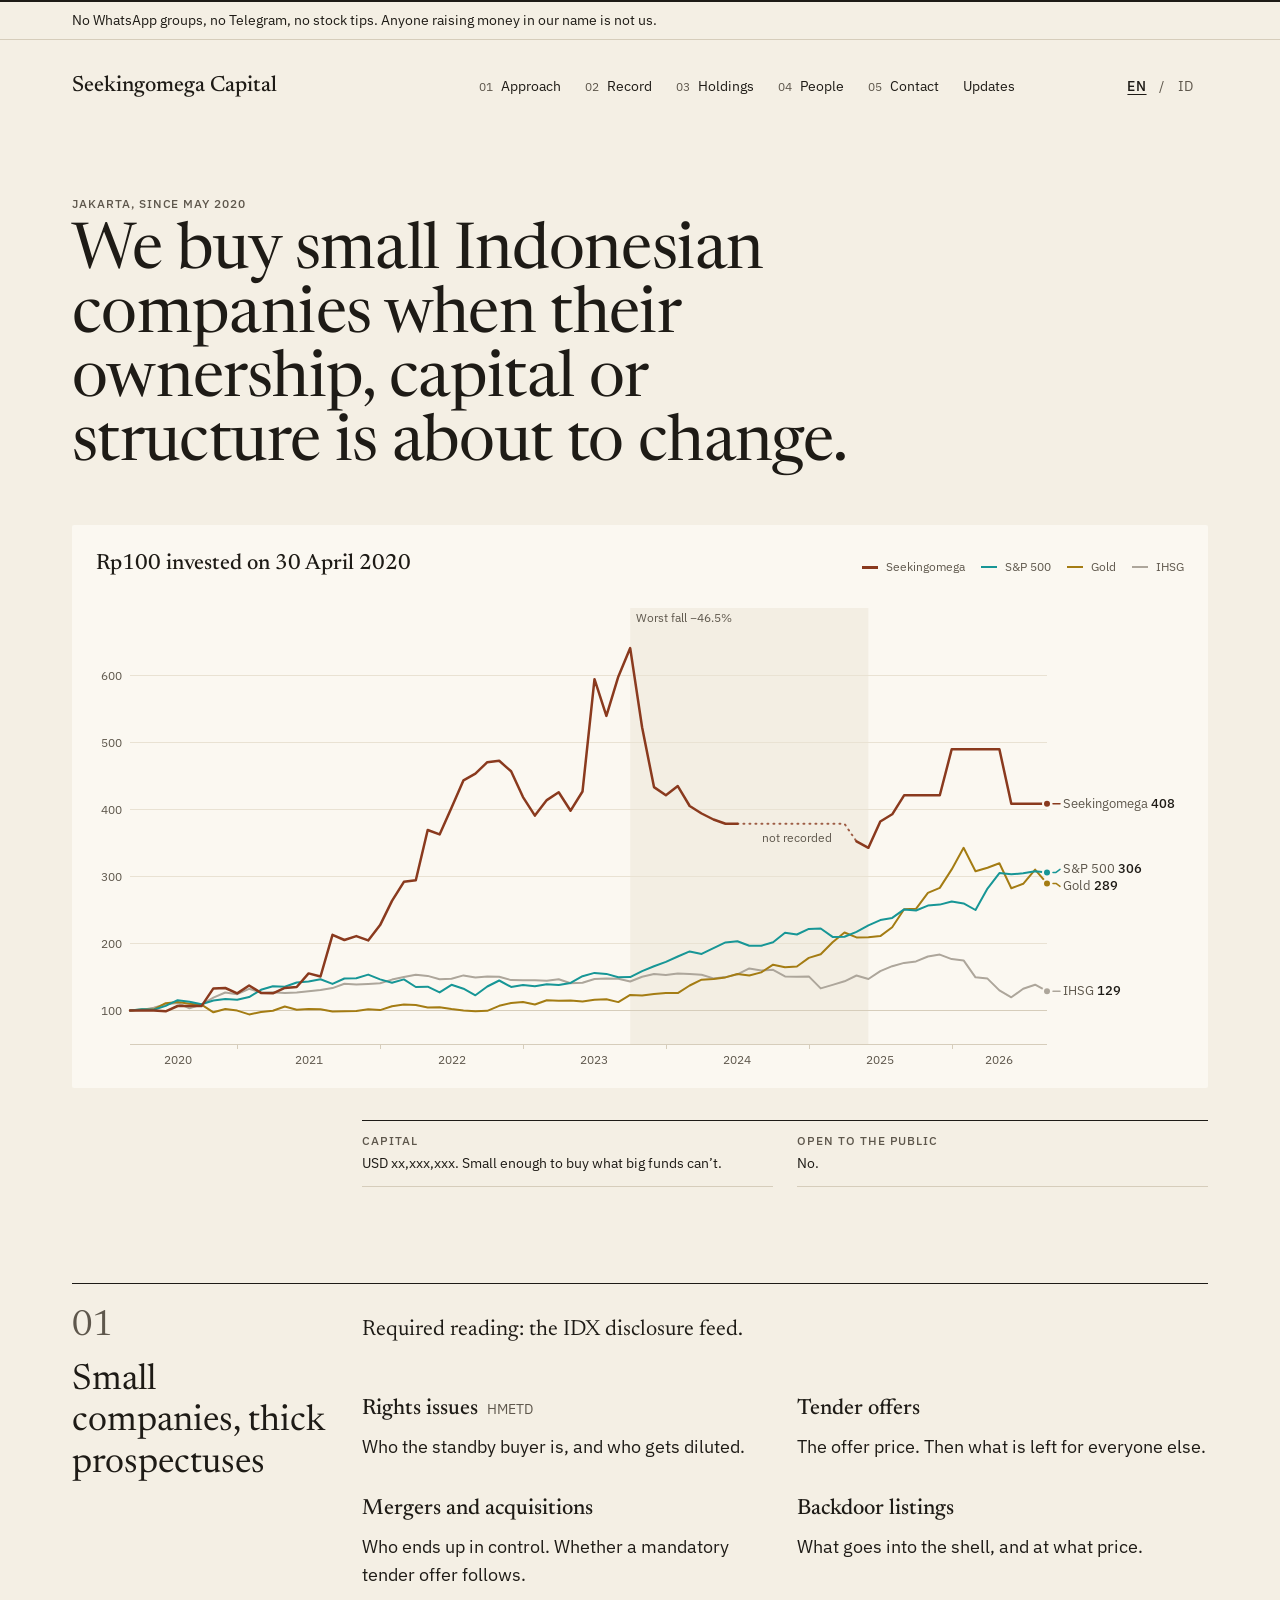
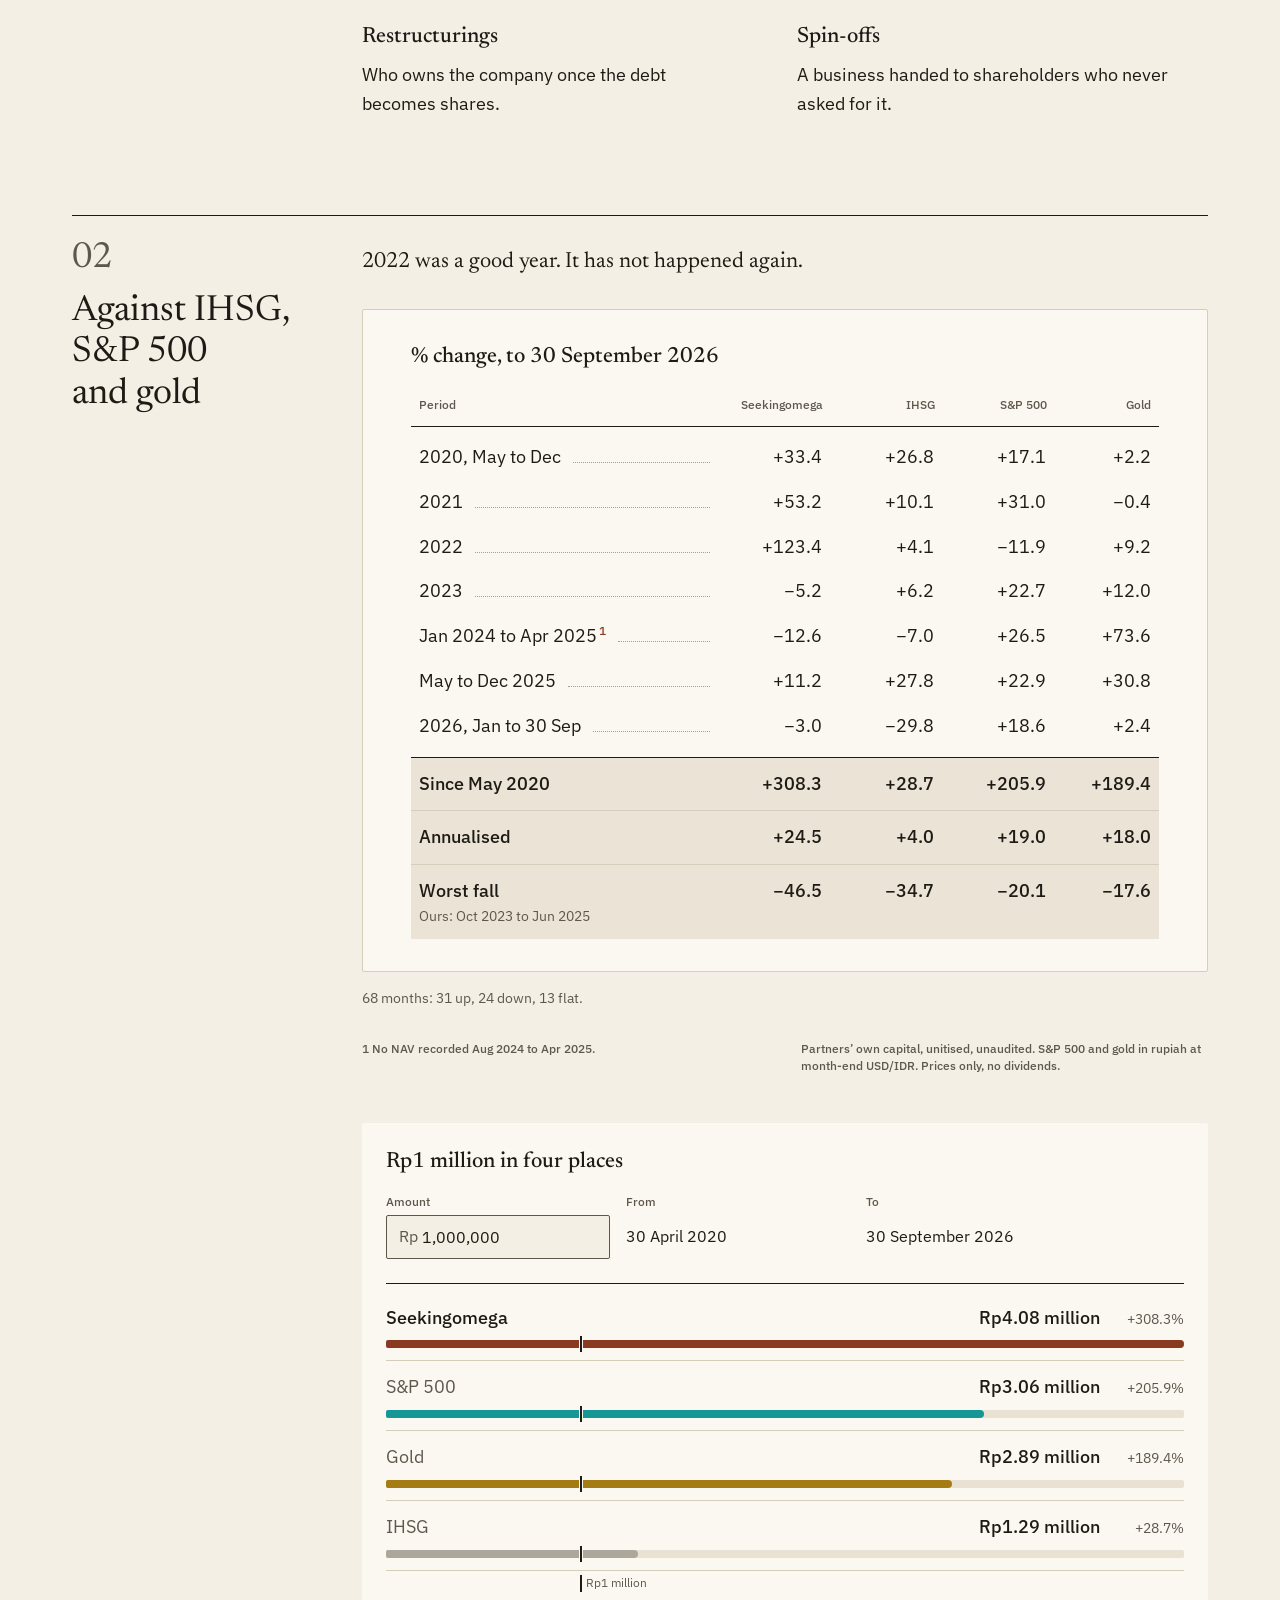
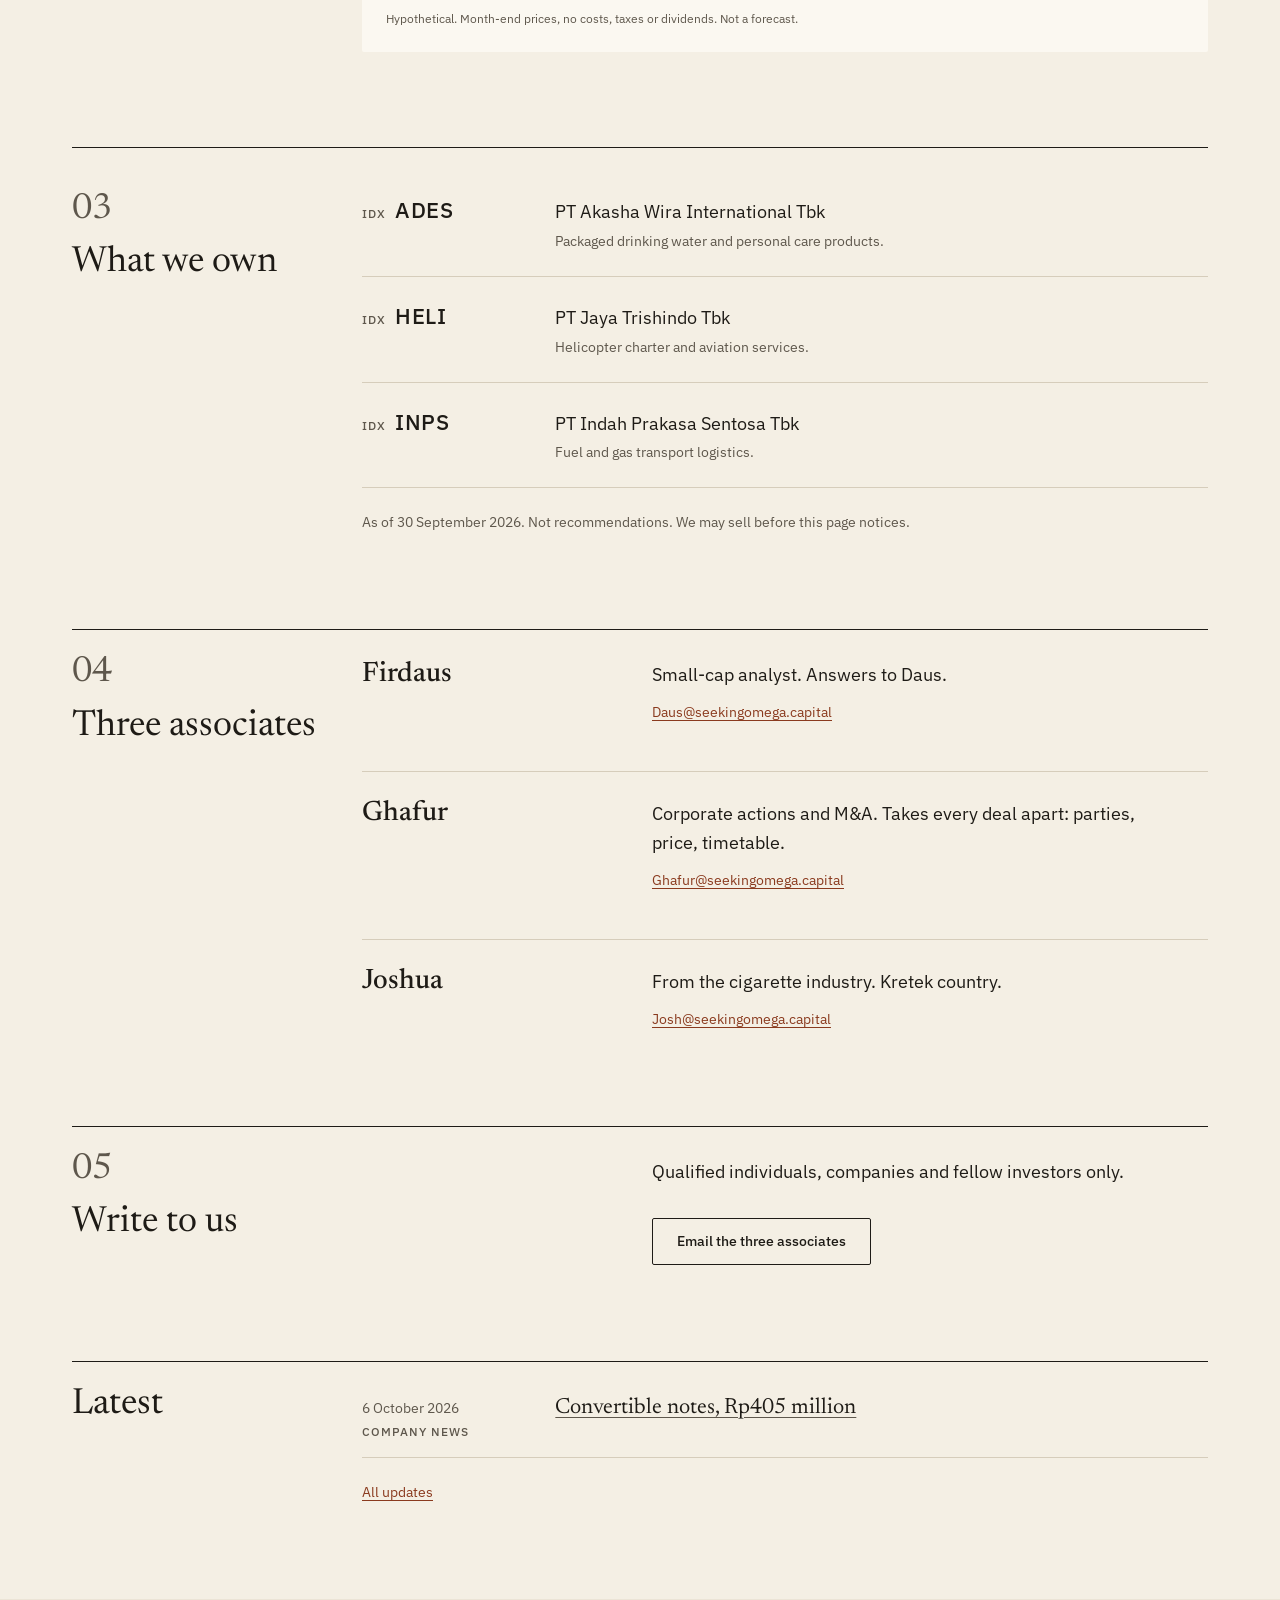
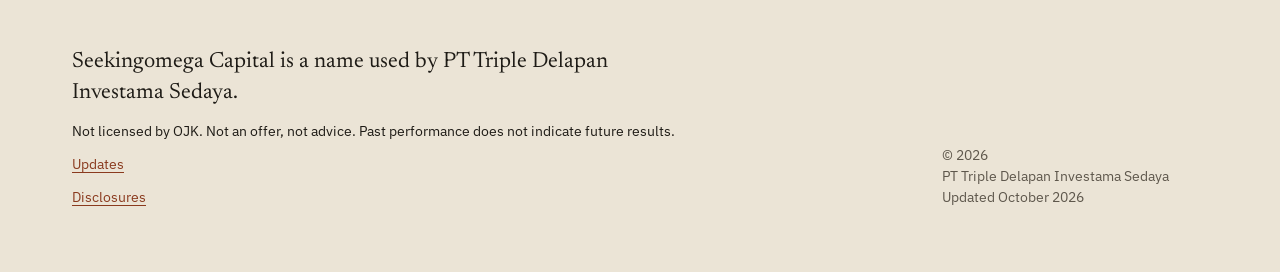
==== commit d578f8d1: "Lock simulator start date to 30 April 2020 Co-Authored-By: Claude Opus 5.5 <noreply@anthropic.com>" ====
--- a/index.html
+++ b/index.html
@@ -208,8 +208,8 @@
               <p id="sim-err" class="sim-err" hidden></p>
             </div>
             <div class="sim-field">
-              <label for="sim-start" data-sim-t="start">From</label>
-              <select id="sim-start" class="sim-start"><option value="0">April 2020</option></select>
+              <span class="sim-k" data-sim-t="start">From</span>
+              <span class="sim-end-v sim-from-v">30 April 2020</span>
             </div>
             <div class="sim-field">
               <span class="sim-k" data-sim-t="end">To</span>
--- a/assets/sim.css
+++ b/assets/sim.css
@@ -106,7 +106,7 @@
 
 /* When the end date wraps under the inputs, it reads as one line. */
 @container sim (max-width: 30.49rem) {
-  .sim-field:last-child { flex-basis: 100%; max-width: none; display: flex; align-items: baseline; column-gap: var(--s-2); }
+  .sim-field:nth-child(2), .sim-field:last-child { flex-basis: 100%; max-width: none; display: flex; align-items: baseline; column-gap: var(--s-2); }
   .sim-end-v { height: auto; }
 }
 
